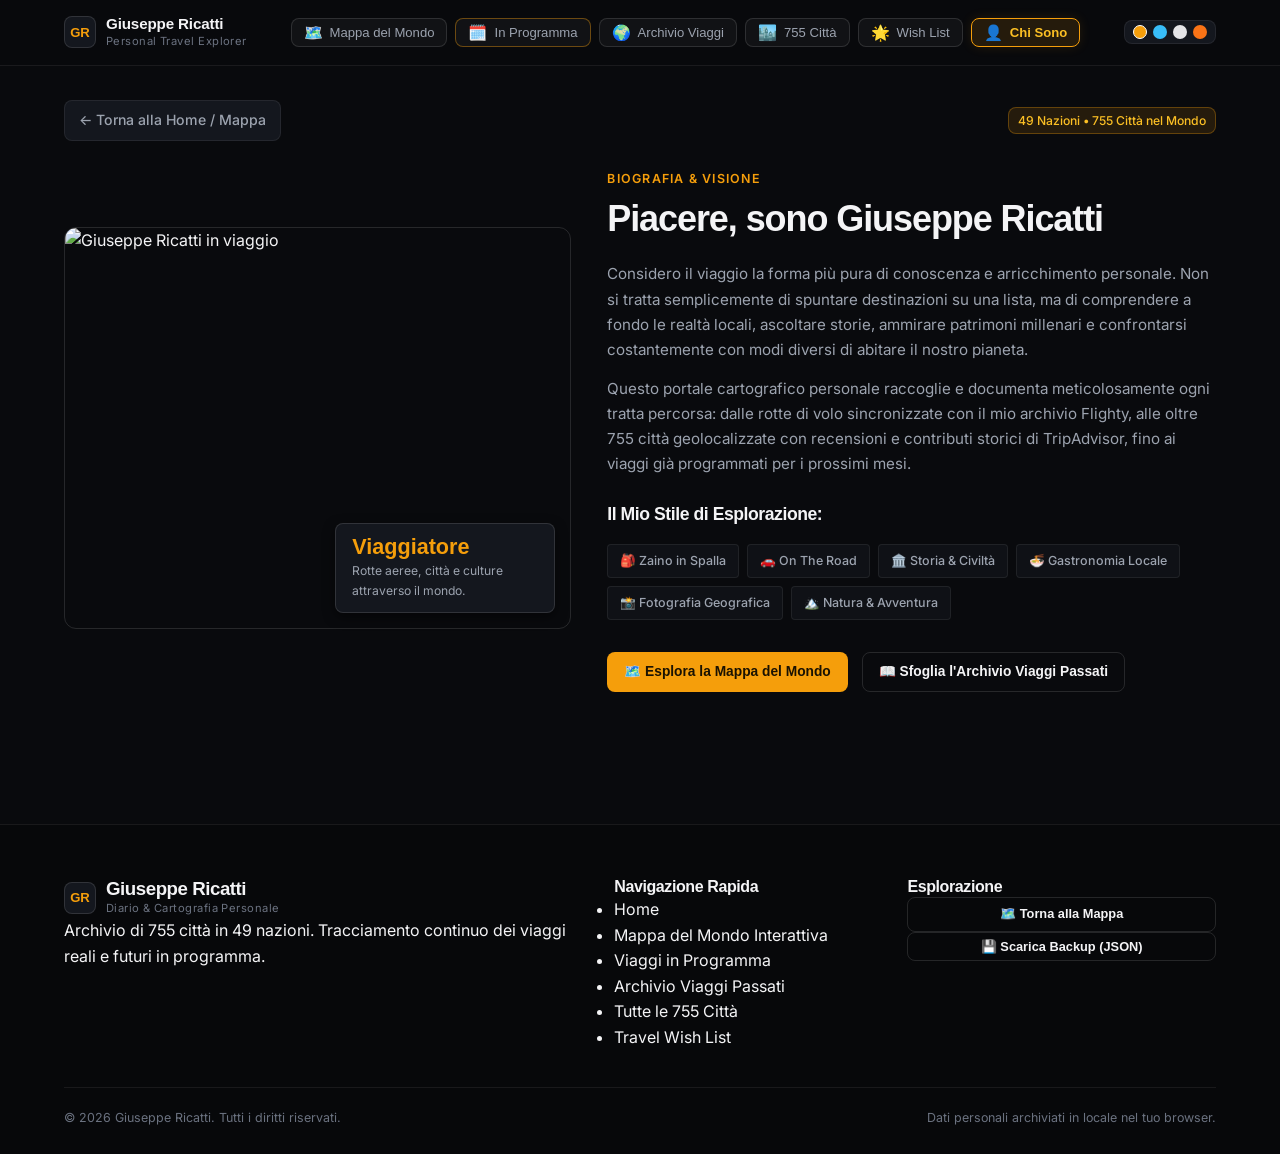
==== chi-sono.html @ 0a2cc17b "Primo caricamento" ====
<!DOCTYPE html>
<html lang="it">
<head>
  <meta charset="UTF-8">
  <meta name="viewport" content="width=device-width, initial-scale=1.0">
  <title>Chi Sono | Giuseppe Ricatti</title>
  <meta name="description" content="Biografia, filosofia di viaggio e visione personale di Giuseppe Ricatti.">

  <!-- Google Fonts: Inter & Outfit -->
  <link rel="preconnect" href="https://fonts.googleapis.com">
  <link rel="preconnect" href="https://fonts.gstatic.com" crossorigin>
  <link href="https://fonts.googleapis.com/css2?family=Inter:wght@300;400;500;600;700&family=Outfit:wght@400;500;600;700;800&display=swap" rel="stylesheet">

  <!-- Stili Personalizzati Minimalisti -->
  <link rel="stylesheet" href="css/style.css">
</head>
<body class="page-about">

  <!-- ======================================================================
       BARRA DI NAVIGAZIONE
       ====================================================================== -->
  <header class="navbar" id="main-navbar">
    <div class="container navbar-inner">
      <a href="index.html" class="brand-logo" title="Giuseppe Ricatti - Home">
        <div class="brand-avatar">GR</div>
        <div class="brand-text">
          <h1>Giuseppe Ricatti</h1>
          <span class="brand-subtitle">Personal Travel Explorer</span>
        </div>
      </a>

      <nav class="navbar-box-nav" id="navbar-links">
        <a href="index.html#mappa" class="nav-box-btn" title="Mappa del Mondo Interattiva">
          <span class="nav-box-icon">🗺️</span>
          <span class="nav-box-label">Mappa del Mondo</span>
        </a>
        <a href="viaggi.html?tab=upcoming" class="nav-box-btn nav-box-upcoming" title="Viaggi in Programma">
          <span class="nav-box-icon">🗓️</span>
          <span class="nav-box-label">In Programma</span>
        </a>
        <a href="viaggi.html?tab=past" class="nav-box-btn" title="Archivio Viaggi Passati">
          <span class="nav-box-icon">🌍</span>
          <span class="nav-box-label">Archivio Viaggi</span>
        </a>
        <a href="citta.html" class="nav-box-btn" title="755 Città Esplorate nel Mondo">
          <span class="nav-box-icon">🏙️</span>
          <span class="nav-box-label">755 Città</span>
        </a>
        <a href="wishlist.html" class="nav-box-btn" title="Travel Wish List (Cosa Voglio Fare)">
          <span class="nav-box-icon">🌟</span>
          <span class="nav-box-label">Wish List</span>
        </a>
        <a href="chi-sono.html" class="nav-box-btn active" title="Biografia & Visione">
          <span class="nav-box-icon">👤</span>
          <span class="nav-box-label">Chi Sono</span>
        </a>
      </nav>

      <div class="navbar-actions">
        <div class="theme-picker" title="Scegli la tonalità colore">
          <span class="theme-dot theme-dot-amber active" data-theme="amber" onclick="window.travelApp.setTheme('amber')" title="Ambra Dorata"></span>
          <span class="theme-dot theme-dot-sapphire" data-theme="sapphire" onclick="window.travelApp.setTheme('sapphire')" title="Blu Zaffiro"></span>
          <span class="theme-dot theme-dot-platinum" data-theme="platinum" onclick="window.travelApp.setTheme('platinum')" title="Platino Monocromo"></span>
          <span class="theme-dot theme-dot-terracotta" data-theme="terracotta" onclick="window.travelApp.setTheme('terracotta')" title="Terracotta"></span>
        </div>

        <button class="mobile-menu-btn" id="mobile-menu-toggle" aria-label="Menu di navigazione">
          ☰
        </button>
      </div>
    </div>
  </header>

  <!-- ======================================================================
       CONTENUTO PRINCIPALE: BIOGRAFIA & FILOSOFIA DI VIAGGIO
       ====================================================================== -->
  <main class="section-padding" style="padding-top: 100px;">
    <div class="container">
      
      <!-- Barra di ritorno -->
      <div class="back-to-home-bar">
        <a href="index.html" class="back-home-link">
          ← Torna alla Home / Mappa
        </a>
        <div class="badge badge-accent">
          49 Nazioni • 755 Città nel Mondo
        </div>
      </div>

      <div class="about-grid" style="margin-top: 20px;">
        <div class="about-image-card">
          <div class="about-image-wrapper">
            <img src="https://images.unsplash.com/photo-1507525428034-b723cf961d3e?auto=format&fit=crop&w=1000&q=80" 
                 alt="Giuseppe Ricatti in viaggio" 
                 loading="lazy">
          </div>
          <div class="about-floating-badge">
            <div class="floating-badge-number">Viaggiatore</div>
            <div class="floating-badge-text">Rotte aeree, città e culture attraverso il mondo.</div>
          </div>
        </div>

        <div class="about-text">
          <span class="section-tag">Biografia & Visione</span>
          <h2 class="section-title" style="margin-bottom: 20px;">Piacere, sono Giuseppe Ricatti</h2>
          
          <p class="about-bio">
            Considero il viaggio la forma più pura di conoscenza e arricchimento personale. Non si tratta semplicemente di spuntare destinazioni su una lista, ma di comprendere a fondo le realtà locali, ascoltare storie, ammirare patrimoni millenari e confrontarsi costantemente con modi diversi di abitare il nostro pianeta.
          </p>
          <p class="about-bio">
            Questo portale cartografico personale raccoglie e documenta meticolosamente ogni tratta percorsa: dalle rotte di volo sincronizzate con il mio archivio Flighty, alle oltre 755 città geolocalizzate con recensioni e contributi storici di TripAdvisor, fino ai viaggi già programmati per i prossimi mesi.
          </p>

          <h4 style="color: var(--text-primary); margin-top: 28px; margin-bottom: 14px; font-size: 1.1rem;">
            Il Mio Stile di Esplorazione:
          </h4>
          <div class="travel-style-pills">
            <span class="style-pill">🎒 Zaino in Spalla</span>
            <span class="style-pill">🚗 On The Road</span>
            <span class="style-pill">🏛️ Storia & Civiltà</span>
            <span class="style-pill">🍜 Gastronomia Locale</span>
            <span class="style-pill">📸 Fotografia Geografica</span>
            <span class="style-pill">🏔️ Natura & Avventura</span>
          </div>

          <div style="display: flex; gap: 14px; margin-top: 32px; flex-wrap: wrap;">
            <a href="index.html#mappa" class="btn btn-accent">
              🗺️ Esplora la Mappa del Mondo
            </a>
            <a href="viaggi.html?tab=past" class="btn btn-outline">
              📖 Sfoglia l'Archivio Viaggi Passati
            </a>
          </div>
        </div>
      </div>

    </div>
  </main>

  <!-- ======================================================================
       FOOTER
       ====================================================================== -->
  <footer class="footer">
    <div class="container footer-content">
      <div class="footer-grid">
        <div class="footer-col">
          <div class="brand-logo mb-2">
            <div class="brand-avatar">GR</div>
            <div class="brand-text">
              <h3>Giuseppe Ricatti</h3>
              <span class="brand-subtitle">Diario & Cartografia Personale</span>
            </div>
          </div>
          <p class="footer-desc">
            Archivio di 755 città in 49 nazioni. Tracciamento continuo dei viaggi reali e futuri in programma.
          </p>
        </div>

        <div class="footer-col">
          <h4 class="footer-col-title">Navigazione Rapida</h4>
          <ul class="footer-links">
            <li><a href="index.html">Home</a></li>
            <li><a href="index.html#mappa">Mappa del Mondo Interattiva</a></li>
            <li><a href="viaggi.html?tab=upcoming">Viaggi in Programma</a></li>
            <li><a href="viaggi.html?tab=past">Archivio Viaggi Passati</a></li>
            <li><a href="citta.html">Tutte le 755 Città</a></li>
            <li><a href="wishlist.html">Travel Wish List</a></li>
          </ul>
        </div>

        <div class="footer-col">
          <h4 class="footer-col-title">Esplorazione</h4>
          <div class="footer-actions-group">
            <a href="index.html#mappa" class="btn btn-sm btn-outline w-100 mb-2">
              🗺️ Torna alla Mappa
            </a>
            <button class="btn btn-sm btn-outline w-100" onclick="window.travelApp.exportDataAsJson()">
              💾 Scarica Backup (JSON)
            </button>
          </div>
        </div>
      </div>

      <div class="footer-bottom">
        <p>&copy; 2026 Giuseppe Ricatti. Tutti i diritti riservati.</p>
        <span class="privacy-note">Dati personali archiviati in locale nel tuo browser.</span>
      </div>
    </div>
  </footer>

  <!-- Toast Notifiche -->
  <div class="toast-container" id="toast-container"></div>

  <!-- SCRIPTS -->
  <script src="js/tripadvisor_cities.js"></script>
  <script src="js/data.js"></script>
  <script src="js/app.js"></script>
  <script>
    document.addEventListener("DOMContentLoaded", () => {
      if (window.travelApp) {
        window.travelApp.init();
      }
    });
  </script>
</body>
</html>
---- css/style.css ----
/* ==========================================================================
   STYLE.CSS - Giuseppe Ricatti | Personal Travel Journal
   Design: Minimalista, Pulito, Monocromatico Scuro con Accento Ambra/Oro
   ZERO VERDE - Palette Calda, Moderna ed Editoriale
   ========================================================================== */

/* --- VARIABILI CSS (Design Tokens Minimalisti Senza Verde) --- */
:root {
  /* Sfondi Matte & Superfici Pulite */
  --bg-primary: #090a0d;
  --bg-secondary: #0f1116;
  --bg-surface: #14171e;
  --bg-surface-hover: #1a1e27;
  --bg-elevated: #1e232e;
  --bg-overlay: rgba(9, 10, 13, 0.88);

  /* Bordi Sottili & Lineari */
  --border-subtle: rgba(255, 255, 255, 0.07);
  --border-medium: rgba(255, 255, 255, 0.12);
  --border-focus: var(--accent-theme);

  /* Accento Caldo Minimalista (Ambra Dorata - Zero Verde) */
  --accent-theme: #f59e0b;
  --accent-theme-hover: #fbbf24;
  --accent-theme-subtle: rgba(245, 158, 11, 0.12);
  --accent-theme-border: rgba(245, 158, 11, 0.3);
  --text-accent: #fbbf24;
  --marker-core: #38bdf8;
  --accent-danger: #ef4444;

  /* Tipografia & Testo Pulito */
  --text-primary: #f4f4f6;
  --text-secondary: #9ca3af;
  --text-muted: #6b7280;

  --font-heading: 'Plus Jakarta Sans', -apple-system, BlinkMacSystemFont, "Segoe UI", Roboto, sans-serif;
  --font-body: 'Inter', -apple-system, BlinkMacSystemFont, "Segoe UI", Roboto, sans-serif;

  /* Geometria Pulita */
  --radius-xs: 4px;
  --radius-sm: 8px;
  --radius-md: 12px;
  --radius-lg: 16px;
  --radius-full: 9999px;

  /* Ombre Discrete */
  --shadow-sm: 0 1px 3px rgba(0, 0, 0, 0.4);
  --shadow-md: 0 4px 12px rgba(0, 0, 0, 0.5);
  --shadow-card: 0 8px 24px -4px rgba(0, 0, 0, 0.6);

  --transition-fast: 0.15s ease;
  --transition-normal: 0.25s ease;
}

/* TEMI DI COLORE SELEZIONABILI DALL'UTENTE */
body.theme-sapphire {
  --accent-theme: #38bdf8;
  --accent-theme-hover: #7dd3fc;
  --accent-theme-subtle: rgba(56, 189, 248, 0.12);
  --accent-theme-border: rgba(56, 189, 248, 0.3);
  --text-accent: #38bdf8;
  --marker-core: #f59e0b;
}

body.theme-platinum {
  --accent-theme: #e4e4e7;
  --accent-theme-hover: #ffffff;
  --accent-theme-subtle: rgba(255, 255, 255, 0.08);
  --accent-theme-border: rgba(255, 255, 255, 0.25);
  --text-accent: #f4f4f5;
  --marker-core: #38bdf8;
}

body.theme-terracotta {
  --accent-theme: #f97316;
  --accent-theme-hover: #fb923c;
  --accent-theme-subtle: rgba(249, 115, 22, 0.12);
  --accent-theme-border: rgba(249, 115, 22, 0.3);
  --text-accent: #fb923c;
  --marker-core: #38bdf8;
}

/* --- RESET & BASE --- */
*, *::before, *::after {
  box-sizing: border-box;
  margin: 0;
  padding: 0;
}

html {
  scroll-behavior: smooth;
  font-size: 16px;
  background-color: var(--bg-primary);
  color: var(--text-primary);
}

body {
  font-family: var(--font-body);
  background-color: var(--bg-primary);
  color: var(--text-primary);
  line-height: 1.6;
  overflow-x: hidden;
  -webkit-font-smoothing: antialiased;
}

/* Scrollbar Minimalista */
::-webkit-scrollbar {
  width: 7px;
  height: 7px;
}
::-webkit-scrollbar-track {
  background: var(--bg-primary);
}
::-webkit-scrollbar-thumb {
  background: #1c202a;
  border-radius: var(--radius-full);
}
::-webkit-scrollbar-thumb:hover {
  background: #2b3140;
}

/* Tipografia Pulita */
h1, h2, h3, h4, h5, h6 {
  font-family: var(--font-heading);
  font-weight: 600;
  color: var(--text-primary);
  letter-spacing: -0.025em;
  line-height: 1.25;
}

a {
  color: inherit;
  text-decoration: none;
  transition: color var(--transition-fast);
}

img {
  max-width: 100%;
  height: auto;
  display: block;
}

/* Container di layout */
.container {
  width: 100%;
  max-width: 1200px;
  margin: 0 auto;
  padding: 0 24px;
}

.section-padding {
  padding: 76px 0;
}

/* Header di Sezione Pulito */
.section-header {
  margin-bottom: 36px;
}

.section-tag {
  font-size: 0.78rem;
  text-transform: uppercase;
  letter-spacing: 0.1em;
  font-weight: 600;
  color: var(--accent-theme);
  display: inline-block;
  margin-bottom: 8px;
}

.section-title {
  font-size: clamp(1.8rem, 3vw, 2.25rem);
  font-weight: 700;
  margin-bottom: 10px;
  letter-spacing: -0.03em;
}

.section-subtitle {
  color: var(--text-secondary);
  font-size: 0.98rem;
  line-height: 1.6;
  max-width: 680px;
}

/* Badge e Pill Minimalisti */
.badge {
  display: inline-flex;
  align-items: center;
  gap: 5px;
  font-size: 0.76rem;
  font-weight: 500;
  padding: 3px 9px;
  border-radius: var(--radius-sm);
  background: rgba(255, 255, 255, 0.04);
  border: 1px solid var(--border-subtle);
  color: var(--text-secondary);
}

.badge-accent {
  background: var(--accent-theme-subtle);
  color: var(--text-accent);
  border-color: var(--accent-theme-border);
}

.badge-duration {
  background: rgba(255, 255, 255, 0.04);
  color: #cbd5e1;
  border-color: var(--border-subtle);
}

.badge-continent {
  background: rgba(255, 255, 255, 0.04);
  color: var(--text-secondary);
}

/* Pulsanti Minimalisti */
.btn {
  display: inline-flex;
  align-items: center;
  justify-content: center;
  gap: 7px;
  font-family: var(--font-heading);
  font-size: 0.86rem;
  font-weight: 600;
  padding: 8px 16px;
  border-radius: var(--radius-sm);
  border: 1px solid transparent;
  cursor: pointer;
  transition: all var(--transition-fast);
  white-space: nowrap;
}

.btn-accent {
  background: var(--accent-theme);
  color: #1a1202;
  font-weight: 600;
}

.btn-accent:hover {
  background: var(--accent-theme-hover);
  transform: translateY(-1px);
}

.btn-outline {
  background: transparent;
  border-color: var(--border-medium);
  color: var(--text-primary);
}

.btn-outline:hover {
  background: rgba(255, 255, 255, 0.06);
  border-color: rgba(255, 255, 255, 0.25);
}

.btn-sm {
  padding: 6px 12px;
  font-size: 0.8rem;
}

.btn-xs {
  padding: 4px 9px;
  font-size: 0.74rem;
  font-weight: 500;
}

.btn-icon {
  padding: 6px 10px;
  background: rgba(255, 255, 255, 0.03);
  border: 1px solid var(--border-subtle);
  border-radius: var(--radius-xs);
  color: var(--text-secondary);
  font-size: 0.8rem;
}

.btn-icon:hover {
  background: rgba(255, 255, 255, 0.08);
  color: var(--text-primary);
}

.btn-icon.btn-danger:hover {
  background: rgba(239, 68, 68, 0.15);
  color: #f87171;
  border-color: rgba(239, 68, 68, 0.3);
}

.w-100 { width: 100%; }
.mt-2 { margin-top: 8px; }
.mt-3 { margin-top: 14px; }

/* ==========================================================================
   NAVBAR & PALETTE SWITCHER
   ========================================================================== */
.navbar {
  position: fixed;
  top: 0;
  left: 0;
  width: 100%;
  z-index: 1000;
  padding: 14px 0;
  background: rgba(9, 10, 13, 0.85);
  backdrop-filter: blur(12px);
  border-bottom: 1px solid var(--border-subtle);
}

.navbar-inner {
  display: flex;
  align-items: center;
  justify-content: space-between;
}

.brand-logo {
  display: flex;
  align-items: center;
  gap: 10px;
}

.brand-avatar {
  width: 32px;
  height: 32px;
  border-radius: var(--radius-sm);
  background: var(--bg-surface);
  border: 1px solid var(--border-medium);
  display: flex;
  align-items: center;
  justify-content: center;
  font-family: var(--font-heading);
  font-weight: 700;
  font-size: 0.82rem;
  color: var(--accent-theme);
}

.brand-text h1 {
  font-size: 0.95rem;
  font-weight: 600;
  letter-spacing: -0.01em;
}

.brand-subtitle {
  display: block;
  font-size: 0.7rem;
  color: var(--text-muted);
  letter-spacing: 0.04em;
}

/* Menu di Navigazione a Box / Card */
.navbar-box-nav,
.navbar-links {
  display: flex;
  align-items: center;
  gap: 8px;
  list-style: none;
  margin: 0;
  padding: 0;
}

.nav-box-btn {
  display: inline-flex;
  align-items: center;
  gap: 7px;
  padding: 6px 12px;
  background: rgba(255, 255, 255, 0.04);
  border: 1px solid var(--border-medium);
  border-radius: var(--radius-sm);
  color: var(--text-secondary);
  font-family: var(--font-heading);
  font-size: 0.82rem;
  font-weight: 500;
  text-decoration: none;
  transition: all var(--transition-fast);
  white-space: nowrap;
}

.nav-box-btn:hover {
  background: rgba(245, 158, 11, 0.1);
  border-color: var(--accent-theme);
  color: #ffffff;
  transform: translateY(-1px);
  box-shadow: 0 4px 12px rgba(0, 0, 0, 0.3);
}

.nav-box-btn.active {
  background: var(--accent-theme-subtle);
  border-color: var(--accent-theme);
  color: var(--text-accent);
  font-weight: 600;
  box-shadow: 0 0 12px var(--accent-theme-subtle);
}

.nav-box-btn.nav-box-upcoming {
  border-color: rgba(245, 158, 11, 0.4);
}

.nav-box-btn.nav-box-upcoming:hover {
  border-color: var(--accent-theme);
  background: rgba(245, 158, 11, 0.15);
}

.nav-box-icon {
  font-size: 0.95rem;
  line-height: 1;
}

.nav-box-label {
  font-size: 0.82rem;
  line-height: 1;
}

/* Fallback link per vecchi riferimenti */
.navbar-links a {
  font-size: 0.84rem;
  font-weight: 500;
  color: var(--text-secondary);
  transition: all var(--transition-fast);
}

.navbar-links a:hover,
.navbar-links a.active {
  color: var(--text-primary);
}

.navbar-actions {
  display: flex;
  align-items: center;
  gap: 10px;
}

/* Selettore Tema Colore */
.theme-picker {
  display: flex;
  align-items: center;
  gap: 6px;
  padding: 4px 8px;
  background: var(--bg-surface);
  border: 1px solid var(--border-subtle);
  border-radius: var(--radius-sm);
}

.theme-dot {
  width: 14px;
  height: 14px;
  border-radius: 50%;
  cursor: pointer;
  border: 1.5px solid transparent;
  transition: transform var(--transition-fast);
}

.theme-dot:hover {
  transform: scale(1.2);
}

.theme-dot.active {
  border-color: #ffffff;
}

.theme-dot-amber { background: #f59e0b; }
.theme-dot-sapphire { background: #38bdf8; }
.theme-dot-platinum { background: #e4e4e7; }
.theme-dot-terracotta { background: #f97316; }

.mobile-menu-btn {
  display: none;
  background: transparent;
  border: none;
  color: var(--text-primary);
  font-size: 1.35rem;
  cursor: pointer;
}

/* ==========================================================================
   HERO SECTION
   ========================================================================== */
.hero-section {
  position: relative;
  padding-top: 120px;
  padding-bottom: 50px;
  background: var(--bg-primary);
  border-bottom: 1px solid var(--border-subtle);
}

.hero-content {
  max-width: 840px;
  margin: 0 auto;
  text-align: center;
}

.hero-tagline-pill {
  display: inline-flex;
  align-items: center;
  gap: 6px;
  padding: 4px 12px;
  border-radius: var(--radius-full);
  background: rgba(255, 255, 255, 0.04);
  border: 1px solid var(--border-subtle);
  color: var(--text-secondary);
  font-size: 0.78rem;
  font-weight: 500;
  margin-bottom: 18px;
}

.hero-title {
  font-size: clamp(2rem, 4vw, 3.2rem);
  font-weight: 700;
  line-height: 1.18;
  margin-bottom: 16px;
  letter-spacing: -0.035em;
}

.hero-title .gradient-text {
  color: var(--accent-theme);
}

.hero-description {
  font-size: 1.02rem;
  color: var(--text-secondary);
  line-height: 1.6;
  max-width: 640px;
  margin: 0 auto 28px auto;
  font-weight: 400;
}

.hero-cta-group {
  display: flex;
  align-items: center;
  justify-content: center;
  gap: 12px;
  flex-wrap: wrap;
  margin-bottom: 44px;
}

/* Statistiche a Griglia Lineare (Tutti i 6 blocchi su una riga senza a capo) */
.stats-dashboard {
  display: grid;
  grid-template-columns: repeat(6, 1fr);
  gap: 1px;
  background: var(--border-subtle);
  border: 1px solid var(--border-subtle);
  border-radius: var(--radius-md);
  overflow: hidden;
}

.stat-card {
  background: var(--bg-secondary);
  padding: 16px 6px;
  text-align: center;
  min-width: 0;
  transition: background var(--transition-fast);
}

.stat-card:hover {
  background: var(--bg-surface);
}

.stat-value {
  font-family: var(--font-heading);
  font-size: 1.55rem;
  font-weight: 700;
  color: var(--text-primary);
  margin-bottom: 2px;
  letter-spacing: -0.03em;
  white-space: nowrap;
}

.stat-label {
  font-size: 0.65rem;
  font-weight: 600;
  color: var(--text-muted);
  text-transform: uppercase;
  letter-spacing: 0.04em;
  white-space: nowrap;
}

/* ==========================================================================
   SEZIONE MAPPA DEL MONDO
   ========================================================================== */
.map-section {
  position: relative;
  background: var(--bg-primary);
}

.map-card-wrapper {
  background: var(--bg-surface);
  border: 1px solid var(--border-medium);
  border-radius: var(--radius-md);
  overflow: hidden;
  box-shadow: var(--shadow-card);
}

/* Toolbar della Mappa */
.map-toolbar {
  display: flex;
  align-items: center;
  justify-content: space-between;
  padding: 12px 18px;
  background: var(--bg-secondary);
  border-bottom: 1px solid var(--border-subtle);
  flex-wrap: nowrap;
  gap: 12px;
  overflow-x: auto;
}

.continent-filters {
  display: flex;
  align-items: center;
  gap: 5px;
  flex-wrap: nowrap;
  overflow-x: auto;
  scrollbar-width: none;
}
.continent-filters::-webkit-scrollbar {
  display: none;
}

.continent-btn {
  white-space: nowrap;
  flex-shrink: 0;
  background: transparent;
  border: 1px solid transparent;
  color: var(--text-secondary);
  padding: 5px 11px;
  border-radius: var(--radius-sm);
  font-size: 0.78rem;
  font-family: var(--font-heading);
  font-weight: 500;
  cursor: pointer;
  transition: all var(--transition-fast);
}

.continent-btn:hover {
  color: var(--text-primary);
  background: rgba(255, 255, 255, 0.04);
}

.continent-btn.active {
  background: rgba(255, 255, 255, 0.08);
  color: var(--accent-theme);
  border-color: var(--border-subtle);
}

.map-controls-group {
  display: flex;
  align-items: center;
  gap: 8px;
}

.map-search-box {
  position: relative;
  display: flex;
  align-items: center;
}

.map-search-box input {
  background: var(--bg-primary);
  border: 1px solid var(--border-subtle);
  border-radius: var(--radius-sm);
  padding: 6px 14px 6px 30px;
  color: var(--text-primary);
  font-size: 0.82rem;
  font-family: var(--font-body);
  width: 200px;
  transition: all var(--transition-fast);
}

.map-search-box input:focus {
  outline: none;
  border-color: var(--border-focus);
  width: 230px;
}

.map-search-icon {
  position: absolute;
  left: 10px;
  font-size: 0.8rem;
  color: var(--text-muted);
  pointer-events: none;
}

/* Contenitore Mappa Leaflet */
#world-map {
  height: 520px;
  width: 100%;
  background: #090b10;
}

/* Footer Mappa & Legenda */
.map-footer-legend {
  display: flex;
  align-items: center;
  justify-content: space-between;
  padding: 10px 18px;
  background: var(--bg-secondary);
  border-top: 1px solid var(--border-subtle);
  font-size: 0.78rem;
  color: var(--text-secondary);
  flex-wrap: wrap;
  gap: 12px;
}

.legend-items {
  display: flex;
  align-items: center;
  gap: 16px;
}

.legend-item {
  display: flex;
  align-items: center;
  gap: 6px;
}

.legend-swatch {
  width: 10px;
  height: 10px;
  border-radius: 2px;
}

.legend-swatch.swatch-visited {
  background: var(--accent-theme);
}

.legend-swatch.swatch-city {
  background: var(--marker-core);
  border-radius: 50%;
}

.legend-swatch.swatch-unvisited {
  background: #171b24;
  border: 1px solid var(--border-subtle);
}

/* ==========================================================================
   MARKER NORMALIZZATO & TOOLTIP (DESIGN UNIFORME PER TUTTE LE CITTÀ)
   ========================================================================== */
.unified-city-marker-wrapper {
  background: transparent !important;
  border: none !important;
}

.unified-city-marker {
  position: relative;
  width: 14px;
  height: 14px;
  display: flex;
  align-items: center;
  justify-content: center;
  cursor: pointer;
}

.unified-pin-glow {
  position: absolute;
  width: 14px;
  height: 14px;
  border-radius: 50%;
  opacity: 0.40;
  transition: transform 0.2s ease, opacity 0.2s ease;
}

.unified-pin-dot {
  width: 6px;
  height: 6px;
  border-radius: 50%;
  border: 1px solid rgba(255, 255, 255, 0.95);
  box-shadow: 0 1px 4px rgba(0, 0, 0, 0.6);
  z-index: 2;
  transition: transform 0.2s ease;
}

/* Città visitata standard (TripAdvisor / Flighty) - Ambra caldo / Oro */
.unified-city-marker.pin-visited .unified-pin-glow {
  background: #f59e0b;
  box-shadow: 0 0 6px rgba(245, 158, 11, 0.65);
}
.unified-city-marker.pin-visited .unified-pin-dot {
  background-color: #f59e0b;
}

/* Città / Tappa preferita - Bagliore Oro Vivo */
.unified-city-marker.pin-favorite .unified-pin-glow {
  background: #fbbf24;
  box-shadow: 0 0 9px rgba(251, 191, 36, 0.9);
  animation: radar-pulse 2s infinite ease-out;
}
.unified-city-marker.pin-favorite .unified-pin-dot {
  background-color: #fbbf24;
  width: 7px;
  height: 7px;
}

/* Tappa in programma (Viaggio futuro) - Ciano Elettrico */
.unified-city-marker.pin-upcoming .unified-pin-glow {
  background: #38bdf8;
  box-shadow: 0 0 8px rgba(56, 189, 248, 0.85);
  animation: radar-pulse 2s infinite ease-out;
}
.unified-city-marker.pin-upcoming .unified-pin-dot {
  background-color: #38bdf8;
}

.unified-city-marker:hover .unified-pin-dot {
  transform: scale(1.4);
}
.unified-city-marker:hover .unified-pin-glow {
  transform: scale(1.6);
  opacity: 0.75;
}

/* Retrocompatibilità city-pulse-marker */
.city-pulse-marker-wrapper {
  background: transparent;
  border: none;
}

.city-pulse-marker {
  position: relative;
  width: 16px;
  height: 16px;
  display: flex;
  align-items: center;
  justify-content: center;
  cursor: pointer;
}

.marker-core {
  width: 7px;
  height: 7px;
  background-color: var(--marker-core);
  border: 1.5px solid #ffffff;
  border-radius: 50%;
  z-index: 2;
}

.pulse-ring {
  position: absolute;
  width: 16px;
  height: 16px;
  border-radius: 50%;
  border: 1px solid var(--marker-core);
  animation: radar-pulse 2s infinite ease-out;
  opacity: 0;
  z-index: 1;
}

@keyframes radar-pulse {
  0% { transform: scale(0.4); opacity: 0.9; }
  80% { transform: scale(1.8); opacity: 0.2; }
  100% { transform: scale(2.2); opacity: 0; }
}

.marker-label { display: none; }

.city-pulse-marker.favorite-pulse-marker .marker-core {
  background-color: #fbbf24;
  box-shadow: 0 0 8px #f59e0b;
}

.city-mini-tooltip {
  background: rgba(15, 17, 23, 0.94) !important;
  color: #f1f5f9 !important;
  border: 1px solid rgba(255, 255, 255, 0.18) !important;
  border-radius: 4px !important;
  font-size: 0.75rem !important;
  font-weight: 500 !important;
  padding: 3px 8px !important;
  box-shadow: 0 4px 14px rgba(0, 0, 0, 0.6) !important;
}
.city-mini-tooltip::before { display: none !important; }

/* Tooltip Leaflet Pulito */
.custom-leaflet-tooltip {
  background: #11141b !important;
  border: 1px solid var(--border-medium) !important;
  border-radius: var(--radius-sm) !important;
  padding: 10px 12px !important;
  box-shadow: var(--shadow-md) !important;
  color: var(--text-primary) !important;
}

.custom-leaflet-tooltip::before { display: none !important; }

.map-tooltip { min-width: 160px; }

.tooltip-header {
  display: flex;
  align-items: center;
  justify-content: space-between;
  gap: 10px;
  margin-bottom: 6px;
  border-bottom: 1px solid var(--border-subtle);
  padding-bottom: 4px;
}

.tooltip-title {
  font-family: var(--font-heading);
  font-weight: 600;
  font-size: 0.88rem;
  color: #ffffff;
}

.tooltip-badge {
  font-size: 0.68rem;
  font-weight: 600;
  padding: 1px 6px;
  border-radius: var(--radius-xs);
}

.badge-visited {
  background: var(--accent-theme-subtle);
  color: var(--text-accent);
}

.badge-unvisited {
  background: rgba(255, 255, 255, 0.05);
  color: var(--text-muted);
}

.tooltip-body {
  font-size: 0.78rem;
  color: var(--text-secondary);
  line-height: 1.4;
}

.tooltip-body .label {
  color: var(--text-muted);
  font-weight: 500;
}

.tooltip-footer {
  font-size: 0.72rem;
  color: var(--text-accent);
  margin-top: 6px;
  font-weight: 500;
}

/* Popup Città */
.custom-leaflet-popup .leaflet-popup-content-wrapper {
  background: #131722 !important;
  border: 1px solid var(--border-medium) !important;
  border-radius: var(--radius-md) !important;
  padding: 0 !important;
  box-shadow: var(--shadow-card) !important;
  color: var(--text-primary) !important;
  overflow: hidden !important;
}

.custom-leaflet-popup .leaflet-popup-content {
  margin: 0 !important;
}

.custom-leaflet-popup .leaflet-popup-tip {
  background: #131722 !important;
  border: 1px solid var(--border-medium) !important;
}

.city-popup-card .popup-image {
  height: 90px;
  background-size: cover;
  background-position: center;
  position: relative;
}

.popup-flag {
  position: absolute;
  top: 8px;
  right: 8px;
  font-size: 1.1rem;
  background: rgba(0, 0, 0, 0.6);
  border-radius: 50%;
  width: 26px;
  height: 26px;
  display: flex;
  align-items: center;
  justify-content: center;
}

.city-popup-card .popup-content {
  padding: 12px 14px;
}

.city-popup-card h4 {
  font-size: 0.95rem;
  margin-bottom: 4px;
}

.popup-country {
  color: var(--text-accent);
  font-weight: 500;
}

.popup-date, .popup-companions {
  font-size: 0.76rem;
  color: var(--text-secondary);
  margin-bottom: 2px;
}

/* ==========================================================================
   SEZIONE CHI SONO & COSA VOGLIO FARE
   ========================================================================== */
.about-section {
  background: var(--bg-primary);
  border-bottom: 1px solid var(--border-subtle);
}

.about-grid {
  display: grid;
  grid-template-columns: 1fr 1.2fr;
  gap: 36px;
  align-items: center;
  margin-bottom: 56px;
}

.about-image-card {
  position: relative;
}

.about-image-wrapper {
  border-radius: var(--radius-md);
  overflow: hidden;
  border: 1px solid var(--border-medium);
}

.about-image-wrapper img {
  width: 100%;
  height: 400px;
  object-fit: cover;
  filter: grayscale(15%);
  transition: filter var(--transition-normal);
}

.about-image-wrapper:hover img {
  filter: grayscale(0%);
}

.about-floating-badge {
  position: absolute;
  bottom: 16px;
  right: 16px;
  background: var(--bg-surface);
  border: 1px solid var(--border-medium);
  border-radius: var(--radius-sm);
  padding: 12px 16px;
  box-shadow: var(--shadow-md);
  max-width: 220px;
}

.floating-badge-number {
  font-family: var(--font-heading);
  font-size: 1.35rem;
  font-weight: 700;
  color: var(--accent-theme);
  line-height: 1;
}

.floating-badge-text {
  font-size: 0.76rem;
  color: var(--text-secondary);
  margin-top: 4px;
}

.about-text h3 {
  font-size: 1.55rem;
  margin-bottom: 14px;
  letter-spacing: -0.02em;
}

.about-bio {
  color: var(--text-secondary);
  font-size: 0.95rem;
  margin-bottom: 14px;
  line-height: 1.65;
}

.travel-style-pills {
  display: flex;
  flex-wrap: wrap;
  gap: 8px;
  margin: 18px 0 24px 0;
}

.style-pill {
  display: inline-flex;
  align-items: center;
  gap: 6px;
  background: var(--bg-secondary);
  border: 1px solid var(--border-subtle);
  padding: 6px 12px;
  border-radius: var(--radius-xs);
  font-size: 0.78rem;
  font-weight: 500;
  color: var(--text-secondary);
}

/* BUCKET LIST */
.bucket-list-header {
  margin-top: 44px;
  margin-bottom: 20px;
  display: flex;
  align-items: center;
  justify-content: space-between;
  flex-wrap: wrap;
  gap: 12px;
  border-top: 1px solid var(--border-subtle);
  padding-top: 36px;
}

.bucket-list-header h3 {
  font-size: 1.3rem;
}

.bucket-list-grid {
  display: grid;
  grid-template-columns: repeat(auto-fit, minmax(260px, 1fr));
  gap: 16px;
}

.bucket-card {
  background: var(--bg-surface);
  border: 1px solid var(--border-subtle);
  border-radius: var(--radius-sm);
  padding: 18px;
  display: flex;
  flex-direction: column;
  justify-content: space-between;
  transition: border-color var(--transition-fast);
}

.bucket-card:hover {
  border-color: var(--border-medium);
}

.bucket-card-header {
  display: flex;
  align-items: flex-start;
  gap: 10px;
  margin-bottom: 10px;
}

.bucket-icon {
  font-size: 1.4rem;
}

.bucket-dest-info h4 {
  font-size: 0.98rem;
  margin-bottom: 2px;
}

.bucket-country {
  font-size: 0.78rem;
  color: var(--text-muted);
}

.bucket-year-badge {
  margin-left: auto;
  font-size: 0.72rem;
  font-weight: 600;
  padding: 2px 6px;
  border-radius: var(--radius-xs);
  background: rgba(255, 255, 255, 0.05);
  color: var(--text-secondary);
}

.bucket-goal {
  font-size: 0.85rem;
  color: var(--text-secondary);
  margin-bottom: 14px;
  line-height: 1.45;
}

.bucket-footer {
  display: flex;
  align-items: center;
  justify-content: space-between;
  border-top: 1px solid var(--border-subtle);
  padding-top: 10px;
}

.bucket-status {
  font-size: 0.74rem;
  color: var(--text-muted);
  display: flex;
  align-items: center;
  gap: 6px;
}

.status-indicator {
  width: 6px;
  height: 6px;
  border-radius: 50%;
  background: var(--accent-theme);
}

/* ==========================================================================
   SEZIONE GALLERIA DEI VIAGGI
   ========================================================================== */
.gallery-section {
  background: var(--bg-primary);
}

.gallery-filters-bar {
  background: var(--bg-surface);
  border: 1px solid var(--border-subtle);
  border-radius: var(--radius-sm);
  padding: 12px 16px;
  margin-bottom: 26px;
  display: flex;
  align-items: center;
  justify-content: space-between;
  flex-wrap: wrap;
  gap: 12px;
}

.gallery-search-wrap {
  position: relative;
  flex: 1;
  min-width: 240px;
}

.gallery-search-wrap input {
  width: 100%;
  background: var(--bg-secondary);
  border: 1px solid var(--border-subtle);
  border-radius: var(--radius-xs);
  padding: 8px 12px 8px 34px;
  color: var(--text-primary);
  font-size: 0.85rem;
  font-family: var(--font-body);
  transition: border-color var(--transition-fast);
}

.gallery-search-wrap input:focus {
  outline: none;
  border-color: var(--border-focus);
}

.gallery-search-wrap .search-icon {
  position: absolute;
  left: 10px;
  top: 50%;
  transform: translateY(-50%);
  color: var(--text-muted);
  font-size: 0.85rem;
}

.select-filters-group {
  display: flex;
  align-items: center;
  gap: 8px;
  flex-wrap: wrap;
}

.custom-select {
  background: var(--bg-secondary);
  border: 1px solid var(--border-subtle);
  border-radius: var(--radius-xs);
  color: var(--text-secondary);
  padding: 8px 12px;
  font-size: 0.82rem;
  font-family: var(--font-body);
  cursor: pointer;
  transition: border-color var(--transition-fast);
}

.custom-select:focus {
  outline: none;
  border-color: var(--border-focus);
  color: var(--text-primary);
}

.custom-select option {
  background: var(--bg-secondary);
  color: var(--text-primary);
}

/* Griglia Viaggi */
.trips-grid {
  display: grid;
  grid-template-columns: repeat(auto-fill, minmax(330px, 1fr));
  gap: 22px;
}

.col-span-all {
  grid-column: 1 / -1;
}

/* Card Viaggio Minimalista */
.trip-card {
  background: var(--bg-surface);
  border: 1px solid var(--border-subtle);
  border-radius: var(--radius-sm);
  overflow: hidden;
  display: flex;
  flex-direction: column;
  transition: all var(--transition-fast);
}

.trip-card:hover {
  border-color: var(--border-medium);
  transform: translateY(-2px);
  box-shadow: var(--shadow-sm);
}

.trip-card.highlight-card {
  border-color: var(--accent-theme);
}

.trip-card-image {
  position: relative;
  height: 190px;
  overflow: hidden;
  cursor: pointer;
}

.trip-card-image img {
  width: 100%;
  height: 100%;
  object-fit: cover;
  transition: transform var(--transition-normal);
}

.trip-card:hover .trip-card-image img {
  transform: scale(1.03);
}

.image-gradient-overlay {
  position: absolute;
  inset: 0;
  background: linear-gradient(180deg, rgba(0, 0, 0, 0.1) 0%, rgba(9, 10, 13, 0.8) 100%);
}

.trip-category-pill {
  position: absolute;
  top: 10px;
  left: 10px;
  background: rgba(9, 10, 13, 0.75);
  border: 1px solid var(--border-subtle);
  color: var(--text-secondary);
  padding: 3px 8px;
  border-radius: var(--radius-xs);
  font-size: 0.7rem;
  font-weight: 500;
  text-transform: uppercase;
}

.trip-card-flag {
  position: absolute;
  top: 10px;
  right: 10px;
  font-size: 1.15rem;
  background: rgba(9, 10, 13, 0.78);
  backdrop-filter: blur(8px);
  border: 1px solid rgba(255, 255, 255, 0.12);
  border-radius: 14px;
  padding: 3px 8px;
  min-height: 28px;
  display: inline-flex;
  gap: 4px;
  align-items: center;
  justify-content: center;
  box-shadow: 0 4px 12px rgba(0, 0, 0, 0.4);
}

.trip-card-body {
  padding: 18px;
  display: flex;
  flex-direction: column;
  flex: 1;
}

.trip-card-destination {
  margin-bottom: 12px;
}

.trip-card-title {
  font-size: 1.2rem;
  font-weight: 600;
  letter-spacing: -0.015em;
}

.trip-card-city {
  font-size: 0.86rem;
  color: var(--text-accent);
  font-weight: 500;
  margin-top: 2px;
}

/* Informazioni Metadata */
.trip-meta-box {
  background: var(--bg-secondary);
  border: 1px solid var(--border-subtle);
  border-radius: var(--radius-xs);
  padding: 9px 12px;
  margin-bottom: 12px;
  display: flex;
  flex-direction: column;
  gap: 5px;
}

.trip-meta-item {
  display: flex;
  align-items: center;
  gap: 8px;
}

.meta-icon {
  font-size: 0.9rem;
}

.meta-text {
  display: flex;
  align-items: center;
  gap: 6px;
  font-size: 0.78rem;
}

.meta-label {
  color: var(--text-muted);
  font-weight: 500;
}

.meta-value {
  color: var(--text-primary);
  font-weight: 500;
}

.trip-description {
  font-size: 0.86rem;
  color: var(--text-secondary);
  line-height: 1.55;
  margin-bottom: 12px;
  flex: 1;
}

.trip-highlights {
  margin-bottom: 14px;
  padding: 8px 12px;
  background: var(--bg-secondary);
  border-left: 2px solid var(--accent-theme);
  border-radius: 0 var(--radius-xs) var(--radius-xs) 0;
}

.highlights-title {
  display: block;
  font-size: 0.7rem;
  font-weight: 600;
  text-transform: uppercase;
  color: var(--text-accent);
  margin-bottom: 2px;
}

.trip-highlights ul {
  list-style: none;
  font-size: 0.78rem;
  color: #cbd5e1;
}

.trip-highlights li::before {
  content: '• ';
  color: var(--accent-theme);
}

.trip-card-footer {
  display: flex;
  align-items: center;
  justify-content: space-between;
  border-top: 1px solid var(--border-subtle);
  padding-top: 12px;
  gap: 8px;
}

.badges-row {
  display: flex;
  align-items: center;
  gap: 6px;
}

.trip-card-actions {
  display: flex;
  align-items: center;
  gap: 4px;
}

/* Empty State */
.empty-state-card {
  text-align: center;
  padding: 56px 20px;
  background: var(--bg-surface);
  border: 1px dashed var(--border-medium);
  border-radius: var(--radius-sm);
}

.empty-state-icon {
  font-size: 2.5rem;
  margin-bottom: 12px;
}

.empty-state-card h3 {
  font-size: 1.25rem;
  margin-bottom: 6px;
}

.empty-state-card p {
  color: var(--text-secondary);
  font-size: 0.9rem;
  max-width: 460px;
  margin: 0 auto 18px auto;
}

.empty-state-actions {
  display: flex;
  align-items: center;
  justify-content: center;
  gap: 10px;
  flex-wrap: wrap;
}

/* ==========================================================================
   MODALI & IMPORTATORE FLIGHTY / TRIPADVISOR
   ========================================================================== */
.custom-modal {
  position: fixed;
  inset: 0;
  z-index: 2000;
  display: none;
  align-items: center;
  justify-content: center;
  padding: 20px;
}

.custom-modal.active {
  display: flex;
}

.modal-backdrop {
  position: absolute;
  inset: 0;
  background: var(--bg-overlay);
  backdrop-filter: blur(8px);
}

.modal-dialog {
  position: relative;
  background: var(--bg-surface);
  border: 1px solid var(--border-medium);
  border-radius: var(--radius-md);
  width: 100%;
  max-width: 640px;
  max-height: 90vh;
  overflow-y: auto;
  box-shadow: var(--shadow-card);
  z-index: 10;
}

.modal-header {
  display: flex;
  align-items: center;
  justify-content: space-between;
  padding: 16px 22px;
  border-bottom: 1px solid var(--border-subtle);
  background: var(--bg-secondary);
  position: sticky;
  top: 0;
  z-index: 5;
}

.modal-header h3 {
  font-size: 1.15rem;
  font-weight: 600;
}

.modal-close-btn {
  background: transparent;
  border: none;
  color: var(--text-muted);
  font-size: 1.35rem;
  cursor: pointer;
  line-height: 1;
}

.modal-close-btn:hover {
  color: var(--text-primary);
}

.modal-body {
  padding: 22px;
}

/* Tab Importatore */
.import-tabs {
  display: flex;
  gap: 8px;
  margin-bottom: 20px;
  border-bottom: 1px solid var(--border-subtle);
  padding-bottom: 12px;
}

.import-tab-btn {
  background: transparent;
  border: 1px solid var(--border-subtle);
  color: var(--text-secondary);
  padding: 8px 16px;
  border-radius: var(--radius-xs);
  font-size: 0.85rem;
  font-family: var(--font-heading);
  font-weight: 500;
  cursor: pointer;
}

.import-tab-btn.active {
  background: var(--accent-theme-subtle);
  color: var(--text-accent);
  border-color: var(--accent-theme-border);
}

.import-instructions {
  background: var(--bg-secondary);
  border: 1px solid var(--border-subtle);
  border-radius: var(--radius-xs);
  padding: 12px 16px;
  margin-bottom: 16px;
  font-size: 0.82rem;
  color: var(--text-secondary);
  line-height: 1.5;
}

.import-instructions strong {
  color: var(--text-primary);
}

.drag-drop-zone {
  border: 2px dashed var(--border-medium);
  border-radius: var(--radius-sm);
  padding: 32px 20px;
  text-align: center;
  background: var(--bg-secondary);
  cursor: pointer;
  margin-bottom: 16px;
  transition: all var(--transition-fast);
}

.drag-drop-zone:hover, .drag-drop-zone.dragover {
  border-color: var(--accent-theme);
  background: var(--bg-surface-hover);
}

.drag-drop-icon {
  font-size: 2rem;
  margin-bottom: 8px;
}

.drag-drop-zone p {
  font-size: 0.88rem;
  color: var(--text-secondary);
}

.drag-drop-zone span {
  font-size: 0.76rem;
  color: var(--text-muted);
}

.form-grid {
  display: grid;
  grid-template-columns: 1fr 1fr;
  gap: 16px;
}

.form-group {
  display: flex;
  flex-direction: column;
  gap: 5px;
}

.form-group.col-span-2 {
  grid-column: span 2;
}

.form-label {
  font-size: 0.8rem;
  font-weight: 600;
  color: var(--text-secondary);
}

.form-control {
  background: var(--bg-secondary);
  border: 1px solid var(--border-subtle);
  border-radius: var(--radius-xs);
  padding: 9px 12px;
  color: var(--text-primary);
  font-family: var(--font-body);
  font-size: 0.88rem;
  transition: border-color var(--transition-fast);
}

.form-control:focus {
  outline: none;
  border-color: var(--border-focus);
}

textarea.form-control {
  min-height: 80px;
  resize: vertical;
}

.form-hint {
  font-size: 0.72rem;
  color: var(--text-muted);
}

.modal-footer {
  display: flex;
  align-items: center;
  justify-content: flex-end;
  gap: 10px;
  padding: 14px 22px;
  border-top: 1px solid var(--border-subtle);
  background: var(--bg-secondary);
}

/* Lightbox */
.lightbox-dialog {
  max-width: 860px;
  background: transparent;
  border: none;
  box-shadow: none;
}

.lightbox-content img {
  max-height: 75vh;
  margin: 0 auto;
  border-radius: var(--radius-sm);
  border: 1px solid var(--border-medium);
}

.lightbox-caption {
  margin-top: 12px;
  font-size: 0.92rem;
  color: var(--text-primary);
  text-align: center;
}

/* Toast */
.app-toast {
  position: fixed;
  bottom: 24px;
  right: 24px;
  background: var(--bg-surface);
  border: 1px solid var(--border-focus);
  color: var(--text-primary);
  padding: 10px 18px;
  border-radius: var(--radius-xs);
  font-size: 0.85rem;
  font-weight: 500;
  box-shadow: var(--shadow-md);
  z-index: 3000;
  opacity: 0;
  transform: translateY(12px);
  transition: all var(--transition-fast);
  pointer-events: none;
}

.app-toast.show {
  opacity: 1;
  transform: translateY(0);
}

/* ==========================================================================
   FOOTER MINIMALE
   ========================================================================== */
.footer {
  background: #07080a;
  border-top: 1px solid var(--border-subtle);
  padding: 52px 0 26px 0;
}

.footer-grid {
  display: grid;
  grid-template-columns: 2fr 1fr 1.2fr;
  gap: 36px;
  margin-bottom: 36px;
}

.footer-brand h4 {
  font-size: 1.15rem;
  margin-bottom: 10px;
}

.footer-brand p {
  color: var(--text-secondary);
  font-size: 0.88rem;
  max-width: 340px;
  line-height: 1.6;
}

.footer-nav h5, .footer-backup h5 {
  font-size: 0.85rem;
  text-transform: uppercase;
  letter-spacing: 0.08em;
  color: var(--text-accent);
  margin-bottom: 12px;
}

.footer-nav ul {
  list-style: none;
  display: flex;
  flex-direction: column;
  gap: 8px;
}

.footer-nav a {
  color: var(--text-secondary);
  font-size: 0.85rem;
}

.footer-nav a:hover {
  color: var(--text-primary);
}

.backup-buttons {
  display: flex;
  flex-direction: column;
  gap: 8px;
}

.footer-bottom {
  display: flex;
  align-items: center;
  justify-content: space-between;
  border-top: 1px solid var(--border-subtle);
  padding-top: 20px;
  font-size: 0.78rem;
  color: var(--text-muted);
  flex-wrap: wrap;
  gap: 12px;
}

/* ==========================================================================
   TABS GALLERIA (TUTTI / IN PROGRAMMA / EFFETTUATI)
   ========================================================================== */
.gallery-tabs-wrap {
  margin-bottom: 24px;
}

.gallery-tabs {
  display: flex;
  gap: 10px;
  background: var(--bg-surface);
  border: 1px solid var(--border-subtle);
  border-radius: var(--radius-sm);
  padding: 6px;
  width: fit-content;
  flex-wrap: wrap;
}

.gallery-tab-btn {
  background: transparent;
  border: none;
  color: var(--text-secondary);
  padding: 8px 18px;
  border-radius: var(--radius-xs);
  font-family: var(--font-heading);
  font-size: 0.86rem;
  font-weight: 500;
  cursor: pointer;
  transition: all var(--transition-fast);
}

.gallery-tab-btn:hover {
  color: var(--text-primary);
  background: rgba(255, 255, 255, 0.04);
}

.gallery-tab-btn.active {
  background: var(--accent-theme-subtle);
  color: var(--text-accent);
  border: 1px solid var(--accent-theme-border);
  font-weight: 600;
}

/* Sottosezioni Galleria */
.gallery-subheading {
  grid-column: 1 / -1;
  display: flex;
  align-items: center;
  justify-content: space-between;
  padding: 14px 18px;
  background: var(--bg-secondary);
  border: 1px solid var(--border-subtle);
  border-left: 3px solid var(--accent-theme);
  border-radius: var(--radius-xs);
  margin-top: 10px;
  margin-bottom: 4px;
}

.gallery-subheading.upcoming-subheading {
  border-left-color: #38bdf8;
  background: rgba(56, 189, 248, 0.05);
}

.gallery-subheading h3 {
  font-size: 1.05rem;
  font-weight: 600;
  display: flex;
  align-items: center;
  gap: 8px;
}

.gallery-subheading .subheading-count {
  font-size: 0.78rem;
  color: var(--text-secondary);
}

/* Card Viaggio In Programma (Futuro) */
.trip-card.trip-card-upcoming {
  border-color: rgba(56, 189, 248, 0.35);
  box-shadow: 0 4px 16px rgba(56, 189, 248, 0.08);
}

.trip-card.trip-card-upcoming .trip-card-image::after {
  content: "";
  position: absolute;
  top: 0;
  left: 0;
  right: 0;
  height: 3px;
  background: linear-gradient(90deg, #38bdf8, #818cf8);
}

.badge-upcoming-countdown {
  background: rgba(56, 189, 248, 0.2);
  color: #38bdf8;
  border: 1px solid rgba(56, 189, 248, 0.4);
  font-weight: 600;
  font-size: 0.72rem;
  padding: 2px 7px;
  border-radius: var(--radius-xs);
  display: inline-flex;
  align-items: center;
  gap: 4px;
}

/* ==========================================================================
   SELETTORE MULTI-PAESE (MULTI-COUNTRY PICKER)
   ========================================================================== */
.selected-countries-tags {
  display: flex;
  flex-wrap: wrap;
  gap: 6px;
  min-height: 40px;
  padding: 8px 12px;
  background: var(--bg-primary);
  border: 1px solid var(--border-subtle);
  border-radius: var(--radius-sm);
  margin-bottom: 8px;
  align-items: center;
}

.country-tag-pill {
  display: inline-flex;
  align-items: center;
  gap: 6px;
  background: var(--bg-surface-hover);
  border: 1px solid var(--accent-theme-border);
  color: var(--text-primary);
  padding: 4px 10px;
  border-radius: var(--radius-full);
  font-size: 0.8rem;
  font-weight: 500;
}

.country-tag-pill .tag-flag {
  font-size: 1rem;
}

.country-tag-remove {
  background: transparent;
  border: none;
  color: var(--text-muted);
  cursor: pointer;
  font-size: 1rem;
  line-height: 1;
  padding: 0 2px;
  transition: color var(--transition-fast);
}

.country-tag-remove:hover {
  color: var(--accent-danger);
}

.no-country-hint {
  font-size: 0.8rem;
  color: var(--text-muted);
}

.multi-country-picker-wrap {
  position: relative;
}

.country-search-box {
  display: flex;
  align-items: center;
  gap: 8px;
  position: relative;
}

.country-search-box input {
  padding-left: 32px;
}

.country-search-icon {
  position: absolute;
  left: 10px;
  color: var(--text-muted);
  font-size: 0.8rem;
}

.country-dropdown-panel {
  position: absolute;
  top: 100%;
  left: 0;
  right: 0;
  background: var(--bg-surface);
  border: 1px solid var(--border-medium);
  border-radius: var(--radius-sm);
  margin-top: 4px;
  box-shadow: var(--shadow-card);
  z-index: 100;
  max-height: 240px;
  overflow-y: auto;
}

.country-options-list {
  display: flex;
  flex-direction: column;
}

.country-option-item {
  display: flex;
  align-items: center;
  justify-content: space-between;
  padding: 8px 14px;
  border-bottom: 1px solid var(--border-subtle);
  cursor: pointer;
  transition: background var(--transition-fast);
  font-size: 0.85rem;
}

.country-option-item:hover {
  background: var(--bg-surface-hover);
}

.country-option-item.selected {
  background: var(--accent-theme-subtle);
  color: var(--text-accent);
}

.country-option-info {
  display: flex;
  align-items: center;
  gap: 8px;
}

.country-checkbox {
  accent-color: var(--accent-theme);
  width: 16px;
  height: 16px;
  cursor: pointer;
}

/* ==========================================================================
   SEZIONE CITTÀ VISITATE
   ========================================================================== */
.cities-section {
  background: var(--bg-secondary);
  border-top: 1px solid var(--border-subtle);
  border-bottom: 1px solid var(--border-subtle);
}

.cities-toolbar {
  display: flex;
  align-items: center;
  justify-content: space-between;
  gap: 16px;
  flex-wrap: wrap;
  margin-bottom: 28px;
}

.cities-search-wrap {
  position: relative;
  flex: 1;
  min-width: 240px;
  max-width: 360px;
}

.cities-search-wrap input {
  width: 100%;
  background: var(--bg-primary);
  border: 1px solid var(--border-subtle);
  border-radius: var(--radius-sm);
  padding: 8px 14px 8px 34px;
  color: var(--text-primary);
  font-size: 0.85rem;
}

.cities-search-wrap input:focus {
  outline: none;
  border-color: var(--border-focus);
}

.cities-search-wrap .search-icon {
  position: absolute;
  left: 10px;
  top: 50%;
  transform: translateY(-50%);
  color: var(--text-muted);
}

.cities-grid {
  display: grid;
  grid-template-columns: repeat(auto-fill, minmax(260px, 1fr));
  gap: 18px;
}

.city-card {
  background: var(--bg-surface);
  border: 1px solid var(--border-subtle);
  border-radius: var(--radius-sm);
  padding: 16px;
  display: flex;
  flex-direction: column;
  justify-content: space-between;
  transition: all var(--transition-fast);
}

.city-card:hover {
  border-color: var(--border-medium);
  transform: translateY(-2px);
  box-shadow: var(--shadow-sm);
}

.city-card-header {
  display: flex;
  align-items: center;
  gap: 12px;
  margin-bottom: 10px;
}

.city-card-flag {
  font-size: 1.6rem;
  line-height: 1;
}

.city-card-info h4 {
  font-size: 1.05rem;
  font-weight: 600;
  margin-bottom: 2px;
}

.city-card-country {
  font-size: 0.8rem;
  color: var(--text-secondary);
}

.city-card-meta {
  font-size: 0.78rem;
  color: var(--text-muted);
  margin-bottom: 14px;
}

.city-card-actions {
  display: flex;
  gap: 8px;
  margin-top: auto;
}

/* ==========================================================================
   SEZIONE TRAVEL WISH LIST
   ========================================================================== */
.wishlist-section {
  border-bottom: 1px solid var(--border-subtle);
}

.wishlist-header-flex {
  display: flex;
  align-items: flex-end;
  justify-content: space-between;
  gap: 20px;
  margin-bottom: 32px;
  flex-wrap: wrap;
}

.wishlist-grid {
  display: grid;
  grid-template-columns: repeat(auto-fill, minmax(320px, 1fr));
  gap: 20px;
}

.wish-card {
  background: var(--bg-surface);
  border: 1px solid var(--border-subtle);
  border-radius: var(--radius-sm);
  padding: 20px;
  display: flex;
  flex-direction: column;
  justify-content: space-between;
  transition: all var(--transition-fast);
}

.wish-card:hover {
  border-color: var(--accent-theme-border);
  box-shadow: var(--shadow-sm);
}

.wish-card-top {
  display: flex;
  align-items: flex-start;
  justify-content: space-between;
  gap: 12px;
  margin-bottom: 12px;
}

.wish-card-dest h4 {
  font-size: 1.15rem;
  font-weight: 600;
  margin-bottom: 3px;
}

.wish-card-country {
  font-size: 0.84rem;
  color: var(--text-accent);
  display: flex;
  align-items: center;
  gap: 6px;
}

.wish-year-tag {
  background: var(--bg-secondary);
  border: 1px solid var(--border-subtle);
  padding: 3px 8px;
  border-radius: var(--radius-xs);
  font-size: 0.75rem;
  font-weight: 600;
  color: var(--text-secondary);
}

.wish-goal-text {
  font-size: 0.88rem;
  color: var(--text-secondary);
  line-height: 1.5;
  margin-bottom: 18px;
}

.wish-card-footer {
  display: flex;
  align-items: center;
  justify-content: space-between;
  border-top: 1px solid var(--border-subtle);
  padding-top: 14px;
  gap: 10px;
}

.wish-status-badge {
  font-size: 0.72rem;
  padding: 2px 8px;
  border-radius: var(--radius-full);
  background: rgba(255, 255, 255, 0.05);
  color: var(--text-muted);
}

.wish-actions {
  display: flex;
  gap: 8px;
}

/* ==========================================================================
   RESPONSIVE DESIGN
   ========================================================================== */
@media (max-width: 992px) {
  .stats-dashboard {
    grid-template-columns: repeat(3, 1fr);
  }
  .about-grid {
    grid-template-columns: 1fr;
  }
  .about-image-wrapper img {
    height: 320px;
  }
  .footer-grid {
    grid-template-columns: 1fr;
    gap: 28px;
  }
}

@media (max-width: 768px) {
  .navbar-links {
    position: fixed;
    top: 60px;
    left: 0;
    width: 100%;
    background: var(--bg-surface);
    flex-direction: column;
    padding: 24px;
    gap: 18px;
    border-bottom: 1px solid var(--border-subtle);
    transform: translateY(-150%);
    transition: transform var(--transition-fast);
  }
  .navbar-links.mobile-active {
    transform: translateY(0);
  }
  .mobile-menu-btn {
    display: block;
  }
  .stats-dashboard {
    grid-template-columns: repeat(2, 1fr);
  }
  .trips-grid {
    grid-template-columns: 1fr;
  }
  .form-grid {
    grid-template-columns: 1fr;
  }
  .form-group.col-span-2 {
    grid-column: span 1;
  }
  #world-map {
    height: 380px;
  }
}

/* ==========================================================================
   DIRECTORY HUB: NAVIGAZIONE PER ANNO & PER AREA GEOGRAFICA
   ========================================================================== */
.directory-hub-section {
  background: var(--bg-surface);
  border-top: 1px solid var(--border-subtle);
  border-bottom: 1px solid var(--border-subtle);
}

.directory-block {
  margin-bottom: 48px;
}

.directory-block:last-child {
  margin-bottom: 0;
}

.directory-block-header {
  display: flex;
  align-items: center;
  justify-content: space-between;
  margin-bottom: 20px;
  flex-wrap: wrap;
  gap: 12px;
}

.directory-block-title {
  font-size: 1.25rem;
  font-weight: 600;
  color: var(--text-primary);
  display: flex;
  align-items: center;
  gap: 10px;
}

.directory-block-desc {
  font-size: 0.85rem;
  color: var(--text-muted);
  width: 100%;
}

/* Griglia Anni */
.years-directory-grid {
  display: grid;
  grid-template-columns: repeat(auto-fill, minmax(140px, 1fr));
  gap: 14px;
}

.year-card {
  background: var(--bg-card);
  border: 1px solid var(--border-subtle);
  border-radius: var(--radius-sm);
  padding: 16px 14px;
  display: flex;
  flex-direction: column;
  justify-content: space-between;
  text-decoration: none;
  transition: transform var(--transition-fast), border-color var(--transition-fast), box-shadow var(--transition-fast);
  position: relative;
  overflow: hidden;
}

.year-card:hover {
  transform: translateY(-3px);
  border-color: var(--accent-theme);
  box-shadow: 0 6px 20px rgba(0, 0, 0, 0.4);
}

.year-card-header {
  display: flex;
  align-items: center;
  justify-content: space-between;
  margin-bottom: 8px;
}

.year-card-number {
  font-size: 1.35rem;
  font-weight: 700;
  color: #ffffff;
  font-family: var(--font-display);
}

.year-card.upcoming .year-card-number {
  color: #38bdf8;
}

.year-card-badge {
  font-size: 0.7rem;
  font-weight: 600;
  padding: 2px 6px;
  border-radius: var(--radius-full);
  background: rgba(245, 158, 11, 0.12);
  color: var(--accent-theme);
  border: 1px solid rgba(245, 158, 11, 0.25);
}

.year-card.upcoming .year-card-badge {
  background: rgba(56, 189, 248, 0.15);
  color: #38bdf8;
  border-color: rgba(56, 189, 248, 0.3);
}

.year-card-cities {
  font-size: 0.75rem;
  color: var(--text-muted);
  line-height: 1.3;
  margin-top: 4px;
  display: -webkit-box;
  -webkit-line-clamp: 2;
  -webkit-box-orient: vertical;
  overflow: hidden;
}

.year-card-footer {
  margin-top: 12px;
  display: flex;
  align-items: center;
  justify-content: flex-end;
  font-size: 0.75rem;
  color: var(--accent-theme);
  font-weight: 500;
}

/* Griglia Aree Geografiche */
.continents-directory-grid {
  display: grid;
  grid-template-columns: repeat(auto-fill, minmax(200px, 1fr));
  gap: 16px;
}

.continent-dir-card {
  background: var(--bg-card);
  border: 1px solid var(--border-subtle);
  border-radius: var(--radius-sm);
  padding: 20px;
  text-decoration: none;
  transition: transform var(--transition-fast), border-color var(--transition-fast), box-shadow var(--transition-fast);
  display: flex;
  flex-direction: column;
  justify-content: space-between;
  position: relative;
  overflow: hidden;
}

.continent-dir-card::before {
  content: "";
  position: absolute;
  top: 0;
  left: 0;
  width: 100%;
  height: 3px;
  background: var(--accent-theme);
  opacity: 0.6;
  transition: opacity var(--transition-fast);
}

.continent-dir-card:hover {
  transform: translateY(-4px);
  border-color: var(--accent-theme);
  box-shadow: 0 8px 24px rgba(0, 0, 0, 0.5);
}

.continent-dir-card:hover::before {
  opacity: 1;
}

.continent-dir-icon {
  font-size: 2rem;
  margin-bottom: 12px;
}

.continent-dir-name {
  font-size: 1.15rem;
  font-weight: 600;
  color: var(--text-primary);
  margin-bottom: 6px;
}

.continent-dir-stats {
  font-size: 0.8rem;
  color: var(--text-muted);
  display: flex;
  flex-direction: column;
  gap: 3px;
  margin-bottom: 14px;
}

.continent-dir-link {
  font-size: 0.8rem;
  font-weight: 500;
  color: var(--accent-theme);
  display: inline-flex;
  align-items: center;
  gap: 4px;
}

/* Banner Filtro Attivo nelle pagine dedicate */
.active-filter-banner {
  background: rgba(245, 158, 11, 0.08);
  border: 1px solid rgba(245, 158, 11, 0.25);
  border-radius: var(--radius-sm);
  padding: 12px 18px;
  margin-bottom: 24px;
  display: flex;
  align-items: center;
  justify-content: space-between;
  flex-wrap: wrap;
  gap: 12px;
}

.active-filter-text {
  font-size: 0.9rem;
  color: var(--text-primary);
  display: flex;
  align-items: center;
  gap: 8px;
}

.active-filter-text strong {
  color: var(--accent-theme);
}

/* Pulsante Ritorna alla Mappa */
.back-to-home-bar {
  display: flex;
  align-items: center;
  justify-content: space-between;
  margin-bottom: 24px;
  flex-wrap: wrap;
  gap: 12px;
}

.back-home-link {
  display: inline-flex;
  align-items: center;
  gap: 8px;
  color: var(--text-secondary);
  font-size: 0.88rem;
  text-decoration: none;
  font-weight: 500;
  padding: 8px 14px;
  background: var(--bg-surface);
  border: 1px solid var(--border-subtle);
  border-radius: var(--radius-sm);
  transition: all var(--transition-fast);
}

.back-home-link:hover {
  color: #ffffff;
  border-color: var(--border-accent);
  background: var(--bg-card);
}

/* ==========================================================================
   SEZIONE ELEMENTO A SÉ STANTE: VIAGGI IN PROGRAMMA NELLA HOME
   ========================================================================== */
.home-upcoming-section {
  background: linear-gradient(180deg, rgba(245, 158, 11, 0.03) 0%, rgba(15, 23, 42, 0) 100%);
  border-top: 1px solid rgba(245, 158, 11, 0.15);
  border-bottom: 1px solid var(--border-subtle);
  position: relative;
}

.upcoming-section-header {
  display: flex;
  align-items: flex-start;
  justify-content: space-between;
  flex-wrap: wrap;
  gap: 20px;
  margin-bottom: 32px;
}

.upcoming-header-left {
  max-width: 700px;
}

.upcoming-header-actions {
  display: flex;
  align-items: center;
  gap: 12px;
  flex-wrap: wrap;
}

.home-upcoming-grid {
  display: grid;
  grid-template-columns: repeat(auto-fill, minmax(360px, 1fr));
  gap: 24px;
}

.upcoming-featured-card {
  background: var(--bg-card);
  border: 1px solid rgba(245, 158, 11, 0.3);
  border-radius: var(--radius-md);
  padding: 24px;
  position: relative;
  overflow: hidden;
  transition: all var(--transition-normal);
  display: flex;
  flex-direction: column;
  justify-content: space-between;
  box-shadow: 0 4px 20px rgba(0, 0, 0, 0.35);
}

.upcoming-featured-card::before {
  content: "";
  position: absolute;
  top: 0;
  left: 0;
  right: 0;
  height: 3px;
  background: linear-gradient(90deg, var(--accent-theme), rgba(245, 158, 11, 0.4));
}

.upcoming-featured-card:hover {
  transform: translateY(-4px);
  border-color: var(--accent-theme);
  box-shadow: 0 12px 32px rgba(245, 158, 11, 0.15), 0 4px 16px rgba(0, 0, 0, 0.6);
}

.upcoming-card-top {
  display: flex;
  align-items: center;
  justify-content: space-between;
  gap: 12px;
  margin-bottom: 16px;
}

.upcoming-countdown-badge {
  display: inline-flex;
  align-items: center;
  gap: 6px;
  background: rgba(245, 158, 11, 0.12);
  border: 1px solid rgba(245, 158, 11, 0.35);
  color: var(--accent-theme);
  font-size: 0.78rem;
  font-weight: 600;
  padding: 5px 12px;
  border-radius: 9999px;
  letter-spacing: 0.02em;
}

.upcoming-continent-badge {
  font-size: 0.75rem;
  color: var(--text-muted);
  background: var(--bg-surface);
  border: 1px solid var(--border-subtle);
  padding: 4px 10px;
  border-radius: var(--radius-xs);
}

.upcoming-title {
  font-size: 1.25rem;
  font-weight: 700;
  color: #ffffff;
  margin-bottom: 8px;
  display: flex;
  align-items: center;
  gap: 8px;
  flex-wrap: wrap;
}

.upcoming-title .trip-flags-cluster {
  font-size: 1.15rem;
}

.upcoming-dates {
  font-size: 0.88rem;
  color: var(--text-secondary);
  display: flex;
  align-items: center;
  gap: 8px;
  margin-bottom: 12px;
}

.upcoming-cities-list {
  font-size: 0.82rem;
  color: var(--text-muted);
  background: var(--bg-secondary);
  border: 1px solid var(--border-subtle);
  border-radius: var(--radius-xs);
  padding: 10px 14px;
  margin-bottom: 16px;
  line-height: 1.5;
}

.upcoming-cities-list strong {
  color: var(--text-primary);
}

.upcoming-card-footer {
  display: flex;
  align-items: center;
  justify-content: space-between;
  padding-top: 16px;
  border-top: 1px solid var(--border-subtle);
  gap: 12px;
}

.upcoming-companions {
  font-size: 0.78rem;
  color: var(--text-muted);
  display: flex;
  align-items: center;
  gap: 6px;
}

.upcoming-card-actions {
  display: flex;
  align-items: center;
  gap: 8px;
}

.upcoming-empty-card {
  grid-column: 1 / -1;
  background: var(--bg-card);
  border: 1px dashed var(--border-medium);
  border-radius: var(--radius-md);
  padding: 40px 24px;
  text-align: center;
}

.upcoming-empty-card p {
  color: var(--text-muted);
  margin-bottom: 16px;
  font-size: 0.95rem;
}
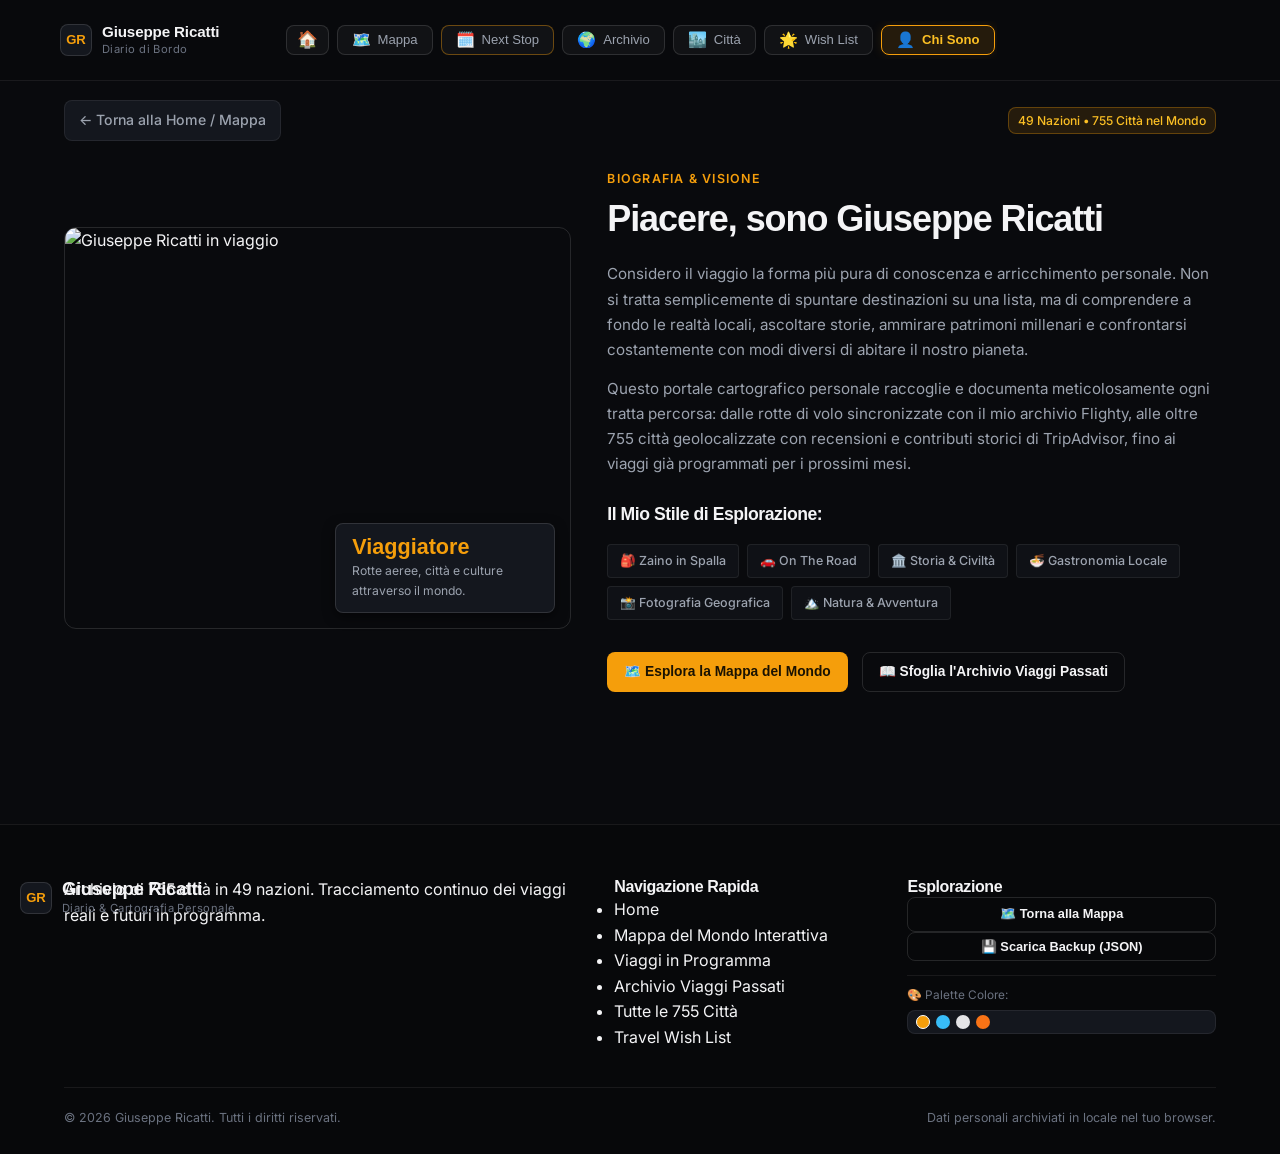
==== commit bab9892e: "Aggiornamento sito" ====
--- a/chi-sono.html
+++ b/chi-sono.html
@@ -25,26 +25,29 @@
         <div class="brand-avatar">GR</div>
         <div class="brand-text">
           <h1>Giuseppe Ricatti</h1>
-          <span class="brand-subtitle">Personal Travel Explorer</span>
+          <span class="brand-subtitle">Diario di Bordo</span>
         </div>
       </a>
 
       <nav class="navbar-box-nav" id="navbar-links">
-        <a href="index.html#mappa" class="nav-box-btn" title="Mappa del Mondo Interattiva">
+        <a href="index.html#home" class="nav-box-btn nav-box-home" title="Home">
+          <span class="nav-box-icon">🏠</span>
+        </a>
+        <a href="index.html#mappa" class="nav-box-btn" title="Mappa Interattiva">
           <span class="nav-box-icon">🗺️</span>
-          <span class="nav-box-label">Mappa del Mondo</span>
+          <span class="nav-box-label">Mappa</span>
         </a>
         <a href="viaggi.html?tab=upcoming" class="nav-box-btn nav-box-upcoming" title="Viaggi in Programma">
           <span class="nav-box-icon">🗓️</span>
-          <span class="nav-box-label">In Programma</span>
+          <span class="nav-box-label">Next Stop</span>
         </a>
         <a href="viaggi.html?tab=past" class="nav-box-btn" title="Archivio Viaggi Passati">
           <span class="nav-box-icon">🌍</span>
-          <span class="nav-box-label">Archivio Viaggi</span>
-        </a>
-        <a href="citta.html" class="nav-box-btn" title="755 Città Esplorate nel Mondo">
+          <span class="nav-box-label">Archivio</span>
+        </a>
+        <a href="citta.html" class="nav-box-btn" title="Indice Città Esplorate nel Mondo">
           <span class="nav-box-icon">🏙️</span>
-          <span class="nav-box-label">755 Città</span>
+          <span class="nav-box-label">Città</span>
         </a>
         <a href="wishlist.html" class="nav-box-btn" title="Travel Wish List (Cosa Voglio Fare)">
           <span class="nav-box-icon">🌟</span>
@@ -55,19 +58,6 @@
           <span class="nav-box-label">Chi Sono</span>
         </a>
       </nav>
-
-      <div class="navbar-actions">
-        <div class="theme-picker" title="Scegli la tonalità colore">
-          <span class="theme-dot theme-dot-amber active" data-theme="amber" onclick="window.travelApp.setTheme('amber')" title="Ambra Dorata"></span>
-          <span class="theme-dot theme-dot-sapphire" data-theme="sapphire" onclick="window.travelApp.setTheme('sapphire')" title="Blu Zaffiro"></span>
-          <span class="theme-dot theme-dot-platinum" data-theme="platinum" onclick="window.travelApp.setTheme('platinum')" title="Platino Monocromo"></span>
-          <span class="theme-dot theme-dot-terracotta" data-theme="terracotta" onclick="window.travelApp.setTheme('terracotta')" title="Terracotta"></span>
-        </div>
-
-        <button class="mobile-menu-btn" id="mobile-menu-toggle" aria-label="Menu di navigazione">
-          ☰
-        </button>
-      </div>
     </div>
   </header>
 
@@ -177,6 +167,16 @@
             <button class="btn btn-sm btn-outline w-100" onclick="window.travelApp.exportDataAsJson()">
               💾 Scarica Backup (JSON)
             </button>
+            <!-- Palette Colore del Sito -->
+            <div class="footer-theme-picker-block" style="margin-top: 14px; padding-top: 10px; border-top: 1px solid var(--border-subtle);">
+              <span style="display: block; font-size: 0.74rem; color: var(--text-muted); margin-bottom: 6px;">🎨 Palette Colore:</span>
+              <div class="theme-picker" title="Scegli la tonalità colore">
+                <span class="theme-dot theme-dot-amber active" data-theme="amber" onclick="window.travelApp.setTheme('amber')" title="Ambra Dorata"></span>
+                <span class="theme-dot theme-dot-sapphire" data-theme="sapphire" onclick="window.travelApp.setTheme('sapphire')" title="Blu Zaffiro"></span>
+                <span class="theme-dot theme-dot-platinum" data-theme="platinum" onclick="window.travelApp.setTheme('platinum')" title="Platino Monocromo"></span>
+                <span class="theme-dot theme-dot-terracotta" data-theme="terracotta" onclick="window.travelApp.setTheme('terracotta')" title="Terracotta"></span>
+              </div>
+            </div>
           </div>
         </div>
       </div>
--- a/css/style.css
+++ b/css/style.css
@@ -304,13 +304,17 @@
 .navbar-inner {
   display: flex;
   align-items: center;
-  justify-content: space-between;
+  justify-content: center;
+  position: relative;
+  min-height: 52px;
 }
 
 .brand-logo {
   display: flex;
   align-items: center;
   gap: 10px;
+  position: absolute;
+  left: 20px;
 }
 
 .brand-avatar {
@@ -341,22 +345,50 @@
   letter-spacing: 0.04em;
 }
 
-/* Menu di Navigazione a Box / Card */
+/* Menu di Navigazione a Box / Card (Centrato e Scorrevole) */
 .navbar-box-nav,
 .navbar-links {
   display: flex;
   align-items: center;
+  justify-content: center;
+  justify-content: safe center;
   gap: 8px;
   list-style: none;
-  margin: 0;
-  padding: 0;
+  margin: 0 auto;
+  padding: 4px 2px;
+  overflow-x: auto;
+  overflow-y: hidden;
+  -webkit-overflow-scrolling: touch;
+  scroll-behavior: smooth;
+  scroll-snap-type: x proximity;
+  scrollbar-width: thin;
+  scrollbar-color: var(--accent-theme) transparent;
+  max-width: 100%;
+}
+
+.navbar-box-nav::-webkit-scrollbar,
+.navbar-links::-webkit-scrollbar {
+  height: 3px;
+}
+
+.navbar-box-nav::-webkit-scrollbar-track,
+.navbar-links::-webkit-scrollbar-track {
+  background: transparent;
+}
+
+.navbar-box-nav::-webkit-scrollbar-thumb,
+.navbar-links::-webkit-scrollbar-thumb {
+  background: var(--accent-theme);
+  border-radius: 3px;
 }
 
 .nav-box-btn {
   display: inline-flex;
   align-items: center;
+  justify-content: center;
+  text-align: center;
   gap: 7px;
-  padding: 6px 12px;
+  padding: 6px 14px;
   background: rgba(255, 255, 255, 0.04);
   border: 1px solid var(--border-medium);
   border-radius: var(--radius-sm);
@@ -367,6 +399,20 @@
   text-decoration: none;
   transition: all var(--transition-fast);
   white-space: nowrap;
+  flex-shrink: 0;
+  scroll-snap-align: start;
+}
+
+.nav-box-btn.nav-box-home {
+  padding: 6px 10px;
+  min-width: 36px;
+  justify-content: center;
+}
+
+.nav-box-btn.nav-box-home .nav-box-icon {
+  font-size: 1.05rem;
+  margin: 0;
+  line-height: 1;
 }
 
 .nav-box-btn:hover {
@@ -2268,11 +2314,57 @@
 }
 
 /* ==========================================================================
-   RESPONSIVE DESIGN
+   RESPONSIVE DESIGN (MOBILE PORTRAIT, LANDSCAPE & TABLET)
    ========================================================================== */
+
+/* 1. TABLET / LAPTOP COMPATTI (<= 1180px): Organizza Header con Box Scorrevole */
+@media (max-width: 1180px) {
+  .navbar-inner {
+    display: flex;
+    flex-direction: column;
+    align-items: center;
+    justify-content: center;
+    gap: 6px;
+    padding: 6px 16px;
+    position: static;
+  }
+
+  .brand-logo {
+    position: static;
+    margin: 0 auto;
+    display: flex;
+    align-items: center;
+    justify-content: center;
+    text-align: center;
+  }
+
+  .navbar-box-nav,
+  .navbar-links {
+    width: 100%;
+    margin: 2px auto 0 auto;
+    padding: 4px 0 6px 0;
+    border-top: 1px solid rgba(255, 255, 255, 0.05);
+    display: flex;
+    align-items: center;
+    justify-content: center;
+    justify-content: safe center;
+    gap: 8px;
+    overflow-x: auto;
+    overflow-y: hidden;
+    -webkit-overflow-scrolling: touch;
+    scroll-snap-type: x proximity;
+  }
+
+  .mobile-menu-btn {
+    display: none !important; /* Menu a box sempre visibili e scorrevoli orizzontalmente col dito */
+  }
+}
+
+/* 2. TABLET VERTICALE (<= 992px) */
 @media (max-width: 992px) {
   .stats-dashboard {
     grid-template-columns: repeat(3, 1fr);
+    gap: 12px;
   }
   .about-grid {
     grid-template-columns: 1fr;
@@ -2284,42 +2376,393 @@
     grid-template-columns: 1fr;
     gap: 28px;
   }
-}
-
+  .continents-directory-grid {
+    grid-template-columns: repeat(auto-fill, minmax(170px, 1fr));
+  }
+}
+
+/* 3. SMARTPHONE PORTRAIT & TABLET STRETTO (<= 768px) */
 @media (max-width: 768px) {
+  .navbar {
+    padding: 6px 0 8px 0;
+  }
+
   .navbar-links {
-    position: fixed;
-    top: 60px;
-    left: 0;
+    position: static;
+    transform: none;
+    background: transparent;
+    border: none;
+    padding: 4px 0;
+    flex-direction: row;
     width: 100%;
-    background: var(--bg-surface);
-    flex-direction: column;
-    padding: 24px;
-    gap: 18px;
-    border-bottom: 1px solid var(--border-subtle);
-    transform: translateY(-150%);
-    transition: transform var(--transition-fast);
-  }
-  .navbar-links.mobile-active {
-    transform: translateY(0);
-  }
+  }
+
   .mobile-menu-btn {
-    display: block;
-  }
+    display: none !important;
+  }
+
+  /* Dashboard Statistiche compatta */
   .stats-dashboard {
     grid-template-columns: repeat(2, 1fr);
-  }
+    gap: 10px;
+  }
+
+  .stat-card {
+    padding: 12px 10px;
+  }
+
+  .stat-value {
+    font-size: 1.35rem;
+  }
+
+  .stat-label {
+    font-size: 0.72rem;
+  }
+
+  /* Mappa Interattiva Leaflet */
+  #world-map {
+    height: 360px;
+  }
+
+  .map-header-bar {
+    flex-direction: column;
+    align-items: flex-start;
+    gap: 10px;
+  }
+
+  .continent-filters {
+    width: 100%;
+    overflow-x: auto;
+    -webkit-overflow-scrolling: touch;
+    padding-bottom: 4px;
+  }
+
+  /* Viaggi in Programma & Archivio */
   .trips-grid {
     grid-template-columns: 1fr;
-  }
+    gap: 16px;
+  }
+
+  .upcoming-header-actions {
+    width: 100%;
+    display: flex;
+    gap: 8px;
+    margin-top: 10px;
+  }
+
+  .upcoming-header-actions .btn {
+    flex: 1;
+    text-align: center;
+    justify-content: center;
+  }
+
+  .directory-block-header {
+    flex-direction: column;
+    align-items: flex-start;
+    gap: 8px;
+  }
+
+  .directory-block-title {
+    font-size: 1.15rem;
+  }
+
+  .continents-directory-grid {
+    grid-template-columns: repeat(auto-fill, minmax(140px, 1fr));
+    gap: 12px;
+  }
+
+  .years-directory-grid {
+    grid-template-columns: repeat(auto-fill, minmax(90px, 1fr));
+    gap: 8px;
+  }
+
+  /* Tabs delle gallerie scorrevoli orizzontalmente col dito */
+  .gallery-tabs-wrap {
+    overflow-x: auto;
+    -webkit-overflow-scrolling: touch;
+    width: 100%;
+    padding-bottom: 6px;
+  }
+
+  .gallery-tabs {
+    flex-wrap: nowrap;
+    width: max-content;
+  }
+
+  .gallery-tab-btn {
+    flex-shrink: 0;
+    white-space: nowrap;
+    padding: 6px 14px;
+    font-size: 0.8rem;
+  }
+
+  /* Filtri Città scorrevoli col dito */
+  #cities-continent-filters {
+    display: flex;
+    overflow-x: auto;
+    -webkit-overflow-scrolling: touch;
+    flex-wrap: nowrap;
+    width: 100%;
+    padding-bottom: 6px;
+  }
+
+  .continent-btn {
+    flex-shrink: 0;
+    white-space: nowrap;
+  }
+
+  /* Form & Modali */
   .form-grid {
     grid-template-columns: 1fr;
   }
+
   .form-group.col-span-2 {
     grid-column: span 1;
   }
+
+  .modal-dialog {
+    max-width: 95%;
+    margin: 16px auto;
+    max-height: 90vh;
+    padding: 16px;
+  }
+
+  .page-content-padding,
+  main.section-padding {
+    padding-top: 95px !important;
+  }
+}
+
+/* 4. SMARTPHONE VERTICALE STRETTO (<= 480px) */
+@media (max-width: 480px) {
+  .container {
+    padding-left: 12px;
+    padding-right: 12px;
+  }
+
+  .brand-text h1 {
+    font-size: 0.88rem;
+  }
+
+  .brand-subtitle {
+    font-size: 0.65rem;
+  }
+
+  .brand-avatar {
+    width: 28px;
+    height: 28px;
+    font-size: 0.75rem;
+  }
+
+  .navbar-actions {
+    gap: 4px;
+  }
+
+  .navbar-actions .btn-sm {
+    padding: 5px 8px;
+    font-size: 0.74rem;
+  }
+
+  .theme-dot {
+    width: 13px;
+    height: 13px;
+  }
+
+  .nav-box-btn {
+    padding: 5px 10px;
+    font-size: 0.78rem;
+    gap: 5px;
+  }
+
+  .hero-title {
+    font-size: 1.6rem;
+  }
+
+  .hero-description {
+    font-size: 0.84rem;
+  }
+
+  .stats-dashboard {
+    grid-template-columns: repeat(2, 1fr);
+    gap: 8px;
+  }
+
+  .continents-directory-grid {
+    grid-template-columns: 1fr 1fr;
+    gap: 8px;
+  }
+
+  .continent-dir-card {
+    padding: 14px 10px;
+  }
+
+  .continent-dir-icon {
+    font-size: 1.5rem;
+    margin-bottom: 6px;
+  }
+
+  .continent-dir-name {
+    font-size: 0.95rem;
+  }
+
+  .continent-dir-stats {
+    font-size: 0.72rem;
+  }
+
+  .continent-dir-link {
+    font-size: 0.72rem;
+  }
+
+  .years-directory-grid {
+    grid-template-columns: repeat(auto-fill, minmax(75px, 1fr));
+    gap: 6px;
+  }
+
+  .year-card {
+    padding: 8px 6px;
+  }
+
+  .year-card-number {
+    font-size: 1.05rem;
+  }
+
   #world-map {
-    height: 380px;
+    height: 320px;
+  }
+}
+
+/* 5. SMARTPHONE LANDSCAPE (ORIZZONTALE DA CELLULARE) */
+/* Rileva l'orientamento orizzontale o l'altezza ridotta tipica dei display smartphone */
+@media (max-height: 520px) and (orientation: landscape) {
+  .navbar {
+    padding: 4px 0 !important;
+  }
+
+  .navbar-inner {
+    padding: 2px 14px !important;
+    flex-direction: row !important;
+    align-items: center !important;
+    justify-content: space-between !important;
+    gap: 12px !important;
+  }
+
+  .brand-logo {
+    width: auto !important;
+    flex-shrink: 0 !important;
+    gap: 6px;
+  }
+
+  .brand-avatar {
+    width: 24px;
+    height: 24px;
+    font-size: 0.7rem;
+  }
+
+  .brand-text h1 {
+    font-size: 0.82rem;
+  }
+
+  .brand-subtitle {
+    display: none !important; /* Risparmia prezioso spazio verticale in landscape */
+  }
+
+  .navbar-box-nav,
+  .navbar-links {
+    width: auto !important;
+    flex: 1 1 auto !important;
+    border-top: none !important;
+    margin-top: 0 !important;
+    padding: 2px 0 !important;
+    gap: 6px !important;
+  }
+
+  .nav-box-btn {
+    padding: 4px 8px !important;
+    font-size: 0.74rem !important;
+    gap: 5px !important;
+  }
+
+  .nav-box-icon {
+    font-size: 0.82rem !important;
+  }
+
+  /* Hero Section compatta in landscape per arrivare subito a statistiche e mappa */
+  .hero-section {
+    padding: 16px 0 12px 0 !important;
+  }
+
+  .hero-tagline-pill {
+    display: none !important;
+  }
+
+  .hero-title {
+    font-size: 1.35rem !important;
+    margin-bottom: 6px !important;
+    line-height: 1.2 !important;
+  }
+
+  .hero-description {
+    display: none !important;
+  }
+
+  /* Dashboard orizzontale a 6 colonne su un'unica comoda striscia */
+  .stats-dashboard {
+    grid-template-columns: repeat(6, 1fr) !important;
+    gap: 6px !important;
+    margin-top: 10px !important;
+  }
+
+  .stat-card {
+    padding: 6px 4px !important;
+  }
+
+  .stat-value {
+    font-size: 1.05rem !important;
+  }
+
+  .stat-label {
+    font-size: 0.62rem !important;
+    letter-spacing: 0;
+  }
+
+  /* Mappa comoda e visibile interamente nello schermo orizzontale */
+  #world-map {
+    height: 270px !important;
+  }
+
+  .map-wrapper {
+    margin-top: 10px;
+  }
+
+  .section-padding {
+    padding: 24px 0 !important;
+  }
+
+  .page-content-padding,
+  main.section-padding {
+    padding-top: 75px !important;
+  }
+
+  /* Modali adatti a landscape con scroll interno */
+  .custom-modal {
+    padding: 10px;
+  }
+
+  .modal-dialog {
+    max-height: 86vh !important;
+    max-width: 620px !important;
+    overflow-y: auto !important;
+    padding: 14px 18px !important;
+  }
+
+  .trips-grid {
+    grid-template-columns: repeat(2, 1fr) !important;
+    gap: 12px !important;
+  }
+
+  .continents-directory-grid {
+    grid-template-columns: repeat(auto-fill, minmax(160px, 1fr)) !important;
+    gap: 10px !important;
   }
 }
 
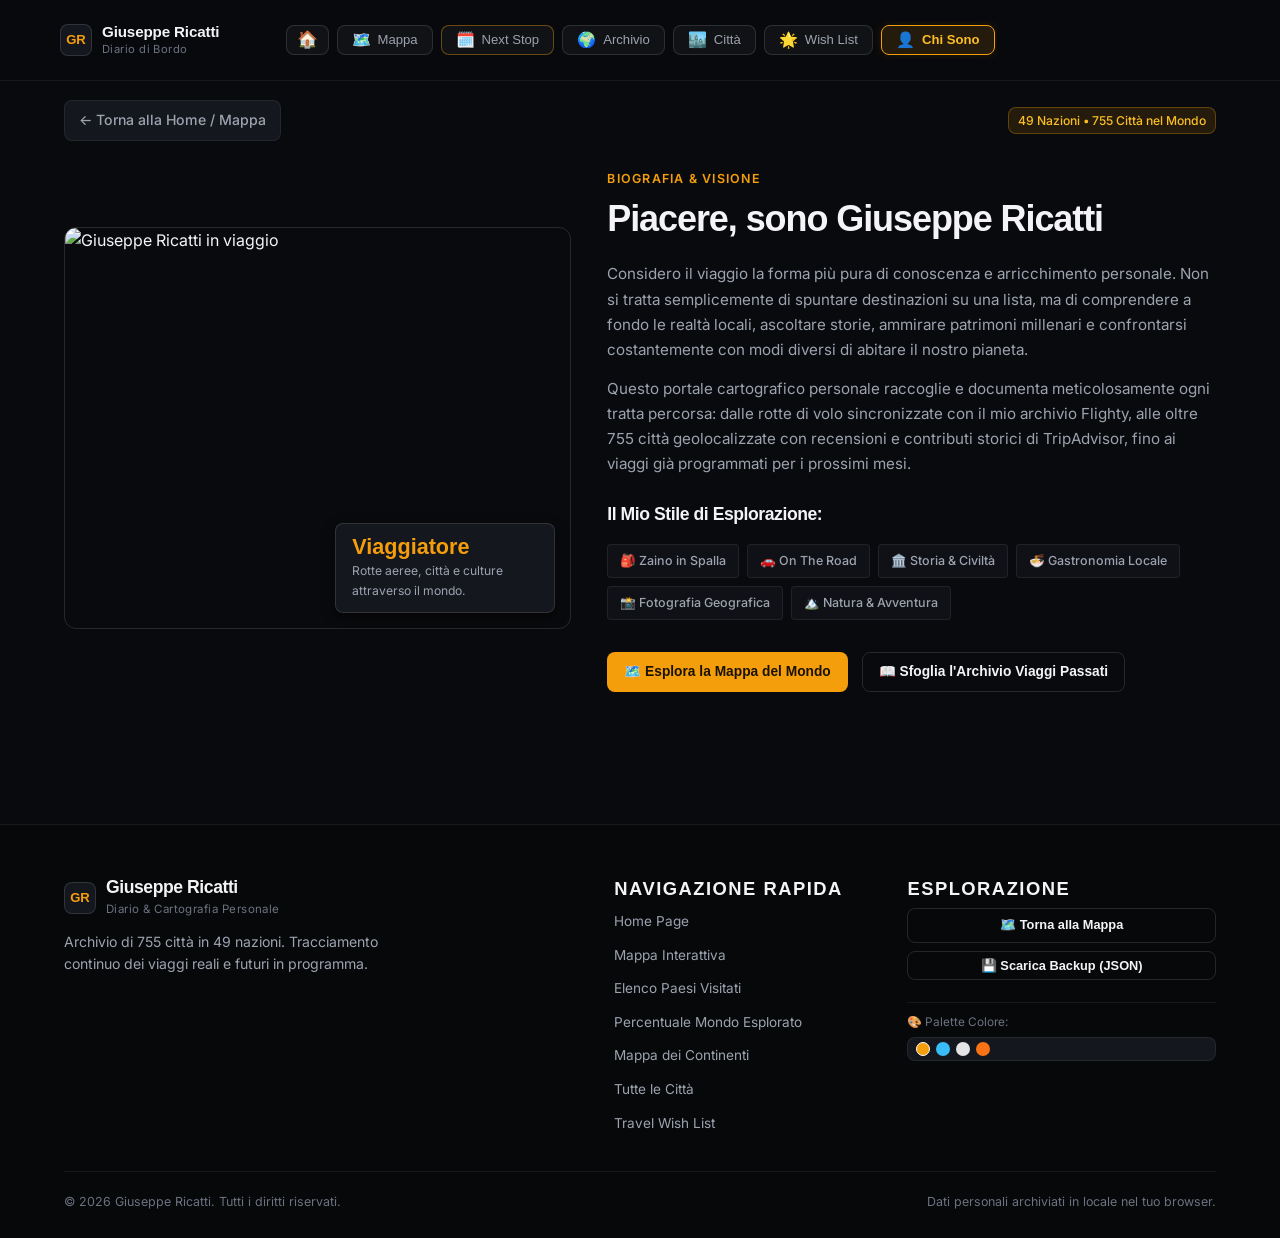
==== commit 1d566b5c: "Aggiornamento sito" ====
--- a/chi-sono.html
+++ b/chi-sono.html
@@ -149,11 +149,12 @@
         <div class="footer-col">
           <h4 class="footer-col-title">Navigazione Rapida</h4>
           <ul class="footer-links">
-            <li><a href="index.html">Home</a></li>
-            <li><a href="index.html#mappa">Mappa del Mondo Interattiva</a></li>
-            <li><a href="viaggi.html?tab=upcoming">Viaggi in Programma</a></li>
-            <li><a href="viaggi.html?tab=past">Archivio Viaggi Passati</a></li>
-            <li><a href="citta.html">Tutte le 755 Città</a></li>
+            <li><a href="index.html#home">Home Page</a></li>
+            <li><a href="index.html#mappa">Mappa Interattiva</a></li>
+            <li><a href="paesi.html">Elenco Paesi Visitati</a></li>
+            <li><a href="statistiche.html">Percentuale Mondo Esplorato</a></li>
+            <li><a href="continenti.html">Mappa dei Continenti</a></li>
+            <li><a href="citta.html">Tutte le Città</a></li>
             <li><a href="wishlist.html">Travel Wish List</a></li>
           </ul>
         </div>
--- a/css/style.css
+++ b/css/style.css
@@ -310,9 +310,14 @@
 }
 
 .brand-logo {
-  display: flex;
+  display: inline-flex;
   align-items: center;
   gap: 10px;
+  text-decoration: none;
+}
+
+.main-header .brand-logo,
+.navbar-inner .brand-logo {
   position: absolute;
   left: 20px;
 }
@@ -1821,43 +1826,86 @@
   margin-bottom: 36px;
 }
 
-.footer-brand h4 {
+.footer-brand h4,
+.footer-col h3,
+.footer-col h4 {
   font-size: 1.15rem;
-  margin-bottom: 10px;
-}
-
-.footer-brand p {
+  font-weight: 700;
+  margin: 0 0 8px 0;
+  color: var(--text-primary);
+}
+
+.footer-brand p,
+.footer-desc {
   color: var(--text-secondary);
   font-size: 0.88rem;
-  max-width: 340px;
+  max-width: 360px;
   line-height: 1.6;
-}
-
-.footer-nav h5, .footer-backup h5 {
+  margin: 0;
+}
+
+.footer .brand-logo,
+.footer-brand .brand-logo,
+.footer-col .brand-logo {
+  position: static !important;
+  display: inline-flex !important;
+  align-items: center;
+  gap: 10px;
+  margin-bottom: 12px;
+}
+
+.footer .brand-text h1,
+.footer .brand-text h3 {
+  font-size: 1.1rem;
+  font-weight: 700;
+  margin: 0;
+  color: var(--text-primary);
+  line-height: 1.2;
+}
+
+.footer .brand-subtitle {
+  display: block;
+  font-size: 0.72rem;
+  color: var(--text-muted);
+  margin-top: 2px;
+}
+
+.footer-nav h5,
+.footer-backup h5,
+.footer-col-title {
   font-size: 0.85rem;
   text-transform: uppercase;
   letter-spacing: 0.08em;
   color: var(--text-accent);
   margin-bottom: 12px;
-}
-
-.footer-nav ul {
+  font-weight: 700;
+}
+
+.footer-nav ul,
+.footer-links {
   list-style: none;
   display: flex;
   flex-direction: column;
   gap: 8px;
-}
-
-.footer-nav a {
+  padding: 0;
+  margin: 0;
+}
+
+.footer-nav a,
+.footer-links a {
   color: var(--text-secondary);
   font-size: 0.85rem;
-}
-
-.footer-nav a:hover {
+  text-decoration: none;
+  transition: color var(--transition-fast);
+}
+
+.footer-nav a:hover,
+.footer-links a:hover {
   color: var(--text-primary);
 }
 
-.backup-buttons {
+.backup-buttons,
+.footer-actions-group {
   display: flex;
   flex-direction: column;
   gap: 8px;
@@ -3193,3 +3241,755 @@
   font-size: 0.95rem;
 }
 
+/* ==========================================================================
+   STAT CARD CLICKABLE
+   ========================================================================== */
+.stat-card.stat-card-clickable {
+  cursor: pointer;
+  position: relative;
+  transition: all var(--transition-fast);
+  text-decoration: none;
+}
+
+.stat-card.stat-card-clickable:hover {
+  background: rgba(245, 158, 11, 0.08);
+  border-color: var(--accent-theme);
+  transform: translateY(-2px);
+  z-index: 2;
+  box-shadow: 0 4px 14px rgba(0, 0, 0, 0.4);
+}
+
+.stat-card.stat-card-clickable:hover .stat-value {
+  color: var(--accent-theme);
+}
+
+.stat-card.stat-card-clickable:hover .stat-label {
+  color: var(--text-primary);
+}
+
+.stat-card.stat-card-clickable::after {
+  content: "↗";
+  position: absolute;
+  top: 4px;
+  right: 6px;
+  font-size: 0.62rem;
+  color: var(--text-muted);
+  opacity: 0;
+  transition: opacity var(--transition-fast);
+}
+
+.stat-card.stat-card-clickable:hover::after {
+  opacity: 0.9;
+  color: var(--accent-theme);
+}
+
+/* ==========================================================================
+   METADATA GEO CITTA' (CITTA', REGIONE, NAZIONE, CONTINENTE)
+   ========================================================================== */
+.city-geo-meta {
+  display: flex;
+  flex-wrap: wrap;
+  gap: 5px;
+  margin-top: 6px;
+  margin-bottom: 4px;
+}
+
+.geo-tag {
+  display: inline-flex;
+  align-items: center;
+  gap: 3px;
+  font-size: 0.72rem;
+  padding: 2px 7px;
+  border-radius: var(--radius-xs);
+  background: rgba(255, 255, 255, 0.04);
+  border: 1px solid var(--border-subtle);
+  color: var(--text-secondary);
+  white-space: nowrap;
+}
+
+.geo-tag.geo-region {
+  color: var(--text-primary);
+  background: rgba(255, 255, 255, 0.06);
+  border-color: rgba(255, 255, 255, 0.12);
+}
+
+.geo-tag.geo-country {
+  color: #38bdf8;
+  border-color: rgba(56, 189, 248, 0.25);
+  background: rgba(56, 189, 248, 0.08);
+}
+
+.geo-tag.geo-continent {
+  color: var(--accent-theme);
+  border-color: var(--accent-theme-subtle);
+  background: rgba(245, 158, 11, 0.08);
+  font-weight: 600;
+}
+
+/* ==========================================================================
+   PAGINA PAESI VISITATI (paesi.html)
+   ========================================================================== */
+.countries-grid {
+  display: grid;
+  grid-template-columns: repeat(auto-fill, minmax(290px, 1fr));
+  gap: 16px;
+  margin-top: 24px;
+}
+
+.country-card {
+  background: var(--bg-card);
+  border: 1px solid var(--border-medium);
+  border-radius: var(--radius-sm);
+  padding: 16px;
+  display: flex;
+  flex-direction: column;
+  justify-content: space-between;
+  transition: all var(--transition-fast);
+}
+
+.country-card:hover {
+  border-color: var(--accent-theme);
+  transform: translateY(-2px);
+  box-shadow: var(--shadow-card);
+}
+
+.country-card-header {
+  display: flex;
+  align-items: center;
+  gap: 12px;
+  margin-bottom: 12px;
+}
+
+.country-flag-box {
+  font-size: 2rem;
+  line-height: 1;
+  width: 44px;
+  height: 44px;
+  display: flex;
+  align-items: center;
+  justify-content: center;
+  background: rgba(255, 255, 255, 0.03);
+  border-radius: var(--radius-xs);
+  border: 1px solid var(--border-subtle);
+}
+
+.country-info h3 {
+  font-size: 1.05rem;
+  font-weight: 700;
+  margin: 0 0 3px 0;
+  color: var(--text-primary);
+}
+
+.country-continent-badge {
+  display: inline-flex;
+  align-items: center;
+  gap: 4px;
+  font-size: 0.72rem;
+  font-weight: 600;
+  padding: 2px 8px;
+  border-radius: var(--radius-full);
+}
+
+.country-continent-badge.cont-Europa {
+  background: rgba(0, 129, 200, 0.15);
+  color: #38bdf8;
+  border: 1px solid rgba(0, 129, 200, 0.35);
+}
+
+.country-continent-badge.cont-Asia {
+  background: rgba(252, 177, 49, 0.15);
+  color: #fbbf24;
+  border: 1px solid rgba(252, 177, 49, 0.35);
+}
+
+.country-continent-badge.cont-Americhe {
+  background: rgba(238, 51, 78, 0.15);
+  color: #f87171;
+  border: 1px solid rgba(238, 51, 78, 0.35);
+}
+
+.country-continent-badge.cont-NordAmerica {
+  background: rgba(238, 51, 78, 0.15);
+  color: #f87171;
+  border: 1px solid rgba(238, 51, 78, 0.35);
+}
+
+.country-continent-badge.cont-SudAmerica {
+  background: rgba(249, 115, 22, 0.15);
+  color: #fb923c;
+  border: 1px solid rgba(249, 115, 22, 0.35);
+}
+
+.country-continent-badge.cont-Africa {
+  background: rgba(148, 163, 184, 0.15);
+  color: #cbd5e1;
+  border: 1px solid rgba(148, 163, 184, 0.35);
+}
+
+.country-continent-badge.cont-Oceania {
+  background: rgba(0, 166, 81, 0.15);
+  color: #4ade80;
+  border: 1px solid rgba(0, 166, 81, 0.35);
+}
+
+.country-continent-badge.cont-Antartide {
+  background: rgba(148, 163, 184, 0.12);
+  color: #94a3b8;
+  border: 1px solid rgba(148, 163, 184, 0.25);
+}
+
+.country-stats-row {
+  display: flex;
+  align-items: center;
+  justify-content: space-between;
+  padding: 8px 10px;
+  background: rgba(255, 255, 255, 0.02);
+  border-radius: var(--radius-xs);
+  margin-bottom: 12px;
+  font-size: 0.78rem;
+  color: var(--text-muted);
+}
+
+.country-stats-row strong {
+  color: var(--text-primary);
+}
+
+.country-card-actions {
+  display: grid;
+  grid-template-columns: 1fr 1fr;
+  gap: 8px;
+}
+
+/* ==========================================================================
+   PAGINA PERCENTUALE & STATISTICHE (statistiche.html)
+   ========================================================================== */
+.stats-page-grid {
+  display: grid;
+  grid-template-columns: 1fr 1.25fr;
+  gap: 32px;
+  align-items: start;
+  margin-top: 28px;
+}
+
+@media (max-width: 900px) {
+  .stats-page-grid {
+    grid-template-columns: 1fr;
+  }
+}
+
+.chart-card-box {
+  background: var(--bg-card);
+  border: 1px solid var(--border-medium);
+  border-radius: var(--radius-md);
+  padding: 32px 24px;
+  text-align: center;
+  box-shadow: var(--shadow-card);
+}
+
+.pie-chart-wrap {
+  position: relative;
+  width: 250px;
+  height: 250px;
+  margin: 0 auto 24px auto;
+}
+
+.pie-chart-svg {
+  width: 100%;
+  height: 100%;
+  transform: rotate(-90deg);
+  border-radius: 50%;
+}
+
+.chart-center-label {
+  position: absolute;
+  top: 50%;
+  left: 50%;
+  transform: translate(-50%, -50%);
+  text-align: center;
+  pointer-events: none;
+}
+
+.chart-center-percent {
+  font-family: var(--font-heading);
+  font-size: 2.3rem;
+  font-weight: 800;
+  color: var(--accent-theme);
+  line-height: 1;
+  letter-spacing: -0.04em;
+}
+
+.chart-center-subtext {
+  font-size: 0.72rem;
+  text-transform: uppercase;
+  color: var(--text-muted);
+  font-weight: 600;
+  letter-spacing: 0.05em;
+  margin-top: 4px;
+}
+
+.chart-legend-box {
+  display: flex;
+  flex-direction: column;
+  gap: 12px;
+  text-align: left;
+  background: rgba(255, 255, 255, 0.02);
+  border: 1px solid var(--border-subtle);
+  border-radius: var(--radius-sm);
+  padding: 16px;
+}
+
+.legend-item {
+  display: flex;
+  align-items: center;
+  justify-content: space-between;
+  font-size: 0.85rem;
+}
+
+.legend-color-dot {
+  width: 12px;
+  height: 12px;
+  border-radius: 3px;
+  display: inline-block;
+  margin-right: 8px;
+}
+
+.legend-color-visited {
+  background: var(--accent-theme);
+  box-shadow: 0 0 8px var(--accent-theme-glow);
+}
+
+.legend-color-unvisited {
+  background: #334155;
+}
+
+.formula-card-box {
+  background: var(--bg-card);
+  border: 1px solid var(--border-medium);
+  border-radius: var(--radius-md);
+  padding: 28px;
+  box-shadow: var(--shadow-card);
+}
+
+.formula-card-box h3 {
+  font-size: 1.25rem;
+  font-weight: 700;
+  margin: 0 0 16px 0;
+  color: var(--text-primary);
+}
+
+.formula-display-banner {
+  background: rgba(245, 158, 11, 0.08);
+  border: 1px solid var(--accent-theme);
+  border-radius: var(--radius-sm);
+  padding: 16px;
+  margin-bottom: 20px;
+  text-align: center;
+}
+
+.formula-math {
+  font-family: var(--font-heading);
+  font-size: 1.15rem;
+  font-weight: 700;
+  color: var(--accent-theme);
+  margin-bottom: 6px;
+}
+
+.formula-math-numbers {
+  font-size: 0.9rem;
+  color: var(--text-primary);
+  font-weight: 500;
+}
+
+.formula-steps-list {
+  display: flex;
+  flex-direction: column;
+  gap: 16px;
+  margin-top: 18px;
+}
+
+.formula-step-item {
+  display: flex;
+  gap: 14px;
+  align-items: flex-start;
+}
+
+.formula-step-num {
+  width: 28px;
+  height: 28px;
+  border-radius: 50%;
+  background: var(--accent-theme-subtle);
+  color: var(--text-accent);
+  border: 1px solid var(--accent-theme);
+  display: flex;
+  align-items: center;
+  justify-content: center;
+  font-size: 0.8rem;
+  font-weight: 700;
+  flex-shrink: 0;
+  margin-top: 2px;
+}
+
+.formula-step-text h4 {
+  font-size: 0.92rem;
+  font-weight: 600;
+  margin: 0 0 4px 0;
+  color: var(--text-primary);
+}
+
+.formula-step-text p {
+  font-size: 0.82rem;
+  color: var(--text-secondary);
+  line-height: 1.5;
+  margin: 0;
+}
+
+.continent-progress-grid {
+  display: grid;
+  grid-template-columns: repeat(auto-fill, minmax(240px, 1fr));
+  gap: 14px;
+  margin-top: 24px;
+}
+
+.continent-progress-card {
+  background: var(--bg-card);
+  border: 1px solid var(--border-medium);
+  border-radius: var(--radius-sm);
+  padding: 16px;
+}
+
+.cont-prog-header {
+  display: flex;
+  align-items: center;
+  justify-content: space-between;
+  margin-bottom: 8px;
+}
+
+.cont-prog-header h5 {
+  margin: 0;
+  font-size: 0.88rem;
+  font-weight: 600;
+  color: var(--text-primary);
+}
+
+.cont-prog-bar-track {
+  width: 100%;
+  height: 6px;
+  background: rgba(255, 255, 255, 0.08);
+  border-radius: var(--radius-full);
+  overflow: hidden;
+  margin-bottom: 6px;
+}
+
+.cont-prog-bar-fill {
+  height: 100%;
+  border-radius: var(--radius-full);
+  transition: width 1s ease-out;
+}
+
+/* ==========================================================================
+   PAGINA CONTINENTI OLIMPICI (continenti.html)
+   ========================================================================== */
+.olympic-banner-card {
+  background: var(--bg-card);
+  border: 1px solid var(--border-medium);
+  border-radius: var(--radius-md);
+  padding: 24px;
+  margin-bottom: 24px;
+  display: flex;
+  align-items: center;
+  justify-content: space-between;
+  flex-wrap: wrap;
+  gap: 20px;
+}
+
+.olympic-rings-graphic {
+  display: flex;
+  align-items: center;
+  justify-content: center;
+  gap: 6px;
+}
+
+.olympic-ring-circle {
+  width: 38px;
+  height: 38px;
+  border-radius: 50%;
+  border: 4px solid;
+  display: inline-flex;
+  align-items: center;
+  justify-content: center;
+  box-shadow: 0 0 12px rgba(0, 0, 0, 0.5);
+  transition: transform var(--transition-fast);
+}
+
+.olympic-ring-circle:hover {
+  transform: scale(1.15);
+}
+
+.ring-blue { border-color: #0081C8; box-shadow: 0 0 10px rgba(0, 129, 200, 0.4); }
+.ring-yellow { border-color: #FCB131; box-shadow: 0 0 10px rgba(252, 177, 49, 0.4); }
+.ring-black { border-color: #1E293B; background: #0F172A; border-color: #94A3B8; box-shadow: 0 0 10px rgba(255, 255, 255, 0.15); }
+.ring-red { border-color: #EE334E; box-shadow: 0 0 10px rgba(238, 51, 78, 0.4); }
+.ring-orange { border-color: #F97316; box-shadow: 0 0 10px rgba(249, 115, 22, 0.4); }
+.ring-green { border-color: #00A651; box-shadow: 0 0 10px rgba(0, 166, 81, 0.4); }
+.ring-neutral { border-color: #475569; background: #1E293B; border-style: dashed; box-shadow: 0 0 8px rgba(255, 255, 255, 0.08); }
+
+/* ==========================================================================
+   LEGENDA DEI 7 CONTINENTI (continenti.html)
+   ========================================================================== */
+.continents-legend-panel {
+  background: var(--bg-card);
+  border: 1px solid var(--border-medium);
+  border-radius: var(--radius-md);
+  padding: 20px 24px;
+  margin-bottom: 24px;
+  box-shadow: var(--shadow-card);
+}
+
+.continents-legend-header {
+  display: flex;
+  align-items: center;
+  justify-content: space-between;
+  flex-wrap: wrap;
+  gap: 12px;
+  margin-bottom: 16px;
+  padding-bottom: 12px;
+  border-bottom: 1px solid var(--border-subtle);
+}
+
+.continents-legend-header h4 {
+  margin: 4px 0 0 0;
+  font-size: 1.15rem;
+  font-weight: 700;
+  color: var(--text-primary);
+}
+
+.legend-badge-count {
+  display: inline-block;
+  font-size: 0.72rem;
+  font-weight: 700;
+  text-transform: uppercase;
+  letter-spacing: 0.06em;
+  color: var(--accent-theme);
+}
+
+.legend-summary-pills {
+  display: flex;
+  align-items: center;
+  gap: 10px;
+  flex-wrap: wrap;
+}
+
+.legend-pill {
+  font-size: 0.76rem;
+  font-weight: 700;
+  padding: 4px 10px;
+  border-radius: var(--radius-full);
+}
+
+.legend-pill.pill-visited {
+  background: rgba(0, 166, 81, 0.15);
+  color: #4ade80;
+  border: 1px solid rgba(0, 166, 81, 0.35);
+}
+
+.legend-pill.pill-unvisited {
+  background: rgba(148, 163, 184, 0.12);
+  color: #94a3b8;
+  border: 1px solid rgba(148, 163, 184, 0.25);
+}
+
+.continents-legend-grid {
+  display: grid;
+  grid-template-columns: repeat(auto-fill, minmax(215px, 1fr));
+  gap: 12px;
+}
+
+.legend-item-card {
+  display: flex;
+  align-items: center;
+  gap: 10px;
+  padding: 10px 12px;
+  background: rgba(255, 255, 255, 0.02);
+  border: 1px solid var(--border-subtle);
+  border-radius: var(--radius-sm);
+  cursor: pointer;
+  transition: all var(--transition-fast);
+  text-decoration: none;
+  user-select: none;
+}
+
+.legend-item-card:hover {
+  background: rgba(255, 255, 255, 0.06);
+  border-color: var(--accent-theme);
+  transform: translateY(-2px);
+  box-shadow: 0 4px 12px rgba(0, 0, 0, 0.3);
+}
+
+.legend-item-card.is-unvisited {
+  opacity: 0.75;
+  border-style: dashed;
+}
+
+.legend-item-card.is-unvisited:hover {
+  opacity: 1;
+}
+
+.legend-color-indicator {
+  width: 14px;
+  height: 14px;
+  border-radius: 4px;
+  flex-shrink: 0;
+  box-shadow: 0 0 8px currentColor;
+}
+
+.legend-item-card.is-unvisited .legend-color-indicator {
+  box-shadow: none;
+}
+
+.legend-item-info {
+  display: flex;
+  flex-direction: column;
+  flex-grow: 1;
+  min-width: 0;
+}
+
+.legend-item-top {
+  display: flex;
+  align-items: center;
+  justify-content: space-between;
+  gap: 6px;
+}
+
+.legend-item-name {
+  font-size: 0.86rem;
+  font-weight: 700;
+  color: var(--text-primary);
+  white-space: nowrap;
+  overflow: hidden;
+  text-overflow: ellipsis;
+}
+
+.legend-item-status-dot {
+  font-size: 0.68rem;
+  font-weight: 700;
+  border-radius: 3px;
+  padding: 1px 5px;
+}
+
+.status-visited {
+  background: rgba(0, 166, 81, 0.15);
+  color: #4ade80;
+}
+
+.status-unvisited {
+  background: rgba(148, 163, 184, 0.15);
+  color: #94a3b8;
+}
+
+.legend-item-sub {
+  font-size: 0.72rem;
+  color: var(--text-muted);
+  margin-top: 2px;
+}
+
+.continents-legend-footer {
+  margin-top: 14px;
+  padding-top: 10px;
+  border-top: 1px solid var(--border-subtle);
+  font-size: 0.75rem;
+  color: var(--text-muted);
+  display: flex;
+  align-items: center;
+  justify-content: space-between;
+  flex-wrap: wrap;
+  gap: 8px;
+}
+
+.continents-map-wrapper {
+  background: var(--bg-surface);
+  border: 1px solid var(--border-medium);
+  border-radius: var(--radius-md);
+  overflow: hidden;
+  box-shadow: var(--shadow-card);
+  margin-bottom: 32px;
+}
+
+.continents-map-container {
+  height: 520px;
+  width: 100%;
+  background: #0b101b;
+}
+
+.continents-cards-grid {
+  display: grid;
+  grid-template-columns: repeat(auto-fill, minmax(280px, 1fr));
+  gap: 18px;
+}
+
+.continent-detail-card {
+  background: var(--bg-card);
+  border: 1px solid var(--border-medium);
+  border-radius: var(--radius-sm);
+  padding: 20px;
+  position: relative;
+  overflow: hidden;
+  transition: all var(--transition-fast);
+}
+
+.continent-detail-card:hover {
+  transform: translateY(-2px);
+  box-shadow: var(--shadow-card);
+}
+
+.continent-card-stripe {
+  position: absolute;
+  top: 0;
+  left: 0;
+  right: 0;
+  height: 4px;
+}
+
+.continent-detail-header {
+  display: flex;
+  align-items: center;
+  justify-content: space-between;
+  margin-bottom: 12px;
+}
+
+.continent-detail-title {
+  display: flex;
+  align-items: center;
+  gap: 8px;
+}
+
+.continent-detail-title h3 {
+  margin: 0;
+  font-size: 1.1rem;
+  font-weight: 700;
+  color: var(--text-primary);
+}
+
+.continent-countries-chips {
+  display: flex;
+  flex-wrap: wrap;
+  gap: 5px;
+  margin-top: 10px;
+  max-height: 120px;
+  overflow-y: auto;
+}
+
+.country-chip {
+  font-size: 0.72rem;
+  padding: 2px 7px;
+  border-radius: var(--radius-xs);
+  background: rgba(255, 255, 255, 0.04);
+  border: 1px solid var(--border-subtle);
+  color: var(--text-secondary);
+}
+
+/* Eliminazione totale controlli attribution e watermark su tutte le mappe Leaflet */
+.leaflet-control-attribution {
+  display: none !important;
+}
+
+
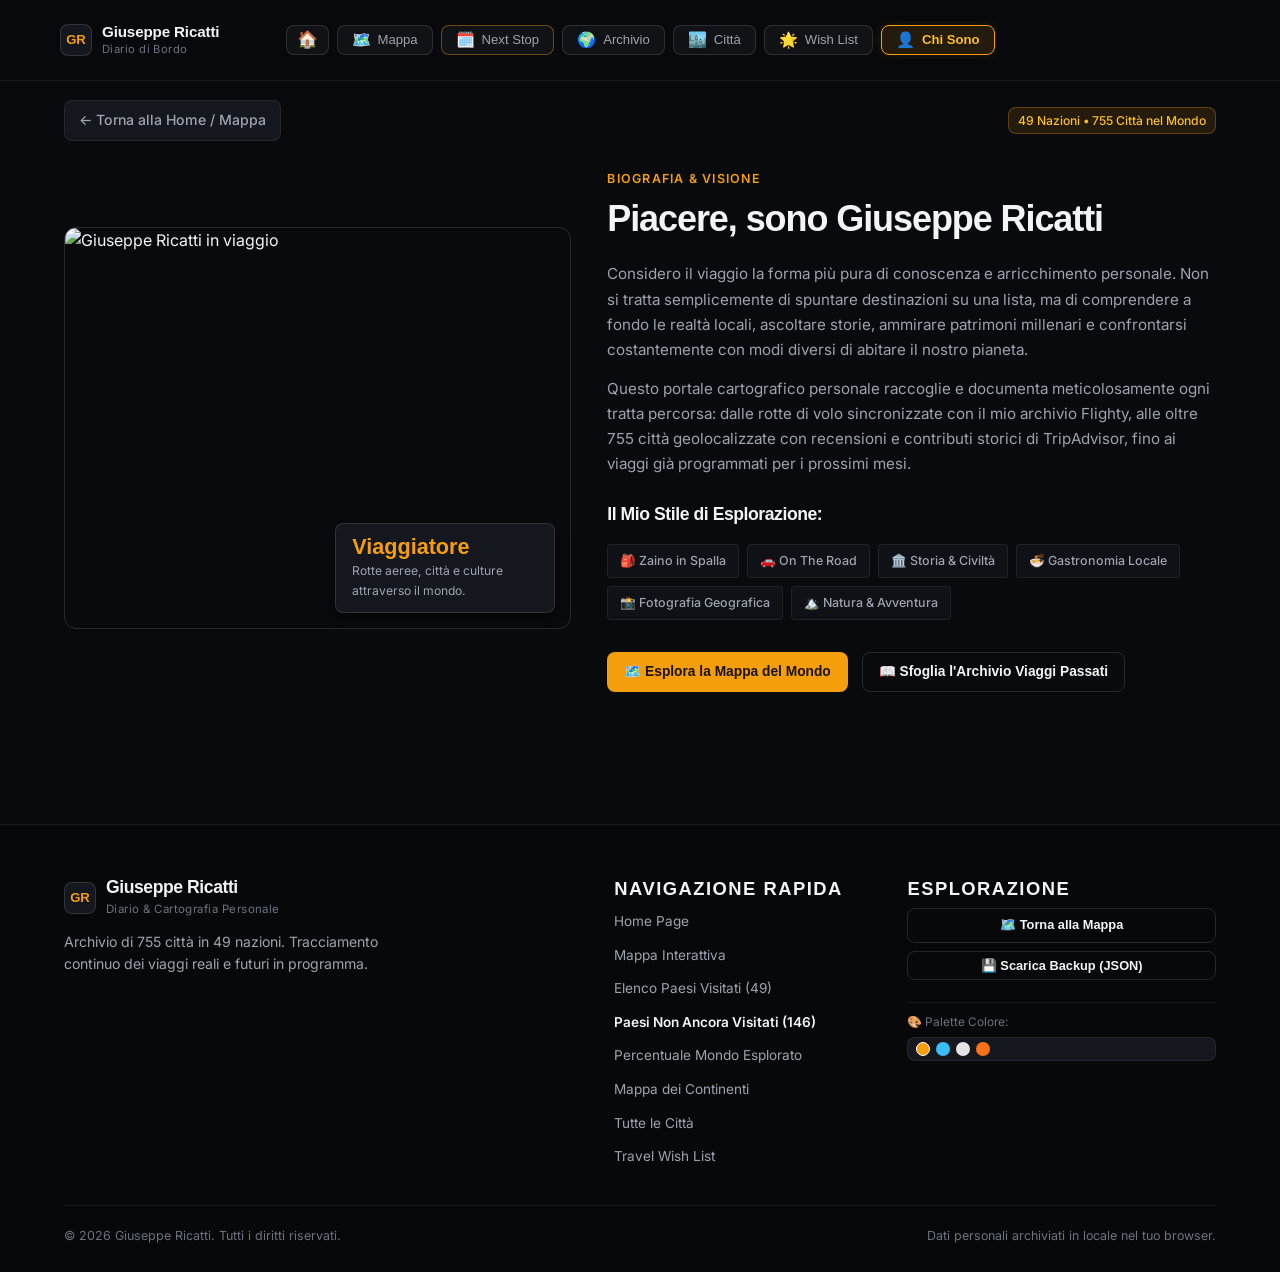
==== commit 49154d49: "Aggiornamento sito" ====
--- a/chi-sono.html
+++ b/chi-sono.html
@@ -151,7 +151,8 @@
           <ul class="footer-links">
             <li><a href="index.html#home">Home Page</a></li>
             <li><a href="index.html#mappa">Mappa Interattiva</a></li>
-            <li><a href="paesi.html">Elenco Paesi Visitati</a></li>
+            <li><a href="paesi.html">Elenco Paesi Visitati (49)</a></li>
+            <li><a href="paesi-non-visitati.html" style="color: var(--accent); font-weight: 600;">Paesi Non Ancora Visitati (146)</a></li>
             <li><a href="statistiche.html">Percentuale Mondo Esplorato</a></li>
             <li><a href="continenti.html">Mappa dei Continenti</a></li>
             <li><a href="citta.html">Tutte le Città</a></li>
--- a/css/style.css
+++ b/css/style.css
@@ -3992,4 +3992,299 @@
   display: none !important;
 }
 
-
+/* ==========================================================================
+   PAGINA PAESI NON ANCORA VISITATI & SUBTOTALE AMERICHE
+   ========================================================================== */
+
+.unvisited-hero-stats {
+  display: grid;
+  grid-template-columns: repeat(auto-fit, minmax(200px, 1fr));
+  gap: 16px;
+  margin-bottom: 28px;
+}
+
+.unvisited-stat-card {
+  background: var(--bg-surface);
+  border: 1px solid var(--border-medium);
+  border-radius: var(--radius-sm);
+  padding: 16px 18px;
+  position: relative;
+  overflow: hidden;
+  transition: all var(--transition-fast);
+}
+
+.unvisited-stat-card:hover {
+  transform: translateY(-2px);
+  border-color: var(--border-strong);
+  box-shadow: var(--shadow-card);
+}
+
+.unvisited-stat-card .stat-icon-top {
+  font-size: 1.6rem;
+  margin-bottom: 8px;
+  display: block;
+}
+
+.unvisited-stat-card .stat-val-huge {
+  font-family: var(--font-display);
+  font-size: 1.85rem;
+  font-weight: 700;
+  color: var(--text-primary);
+  line-height: 1.1;
+  margin-bottom: 4px;
+}
+
+.unvisited-stat-card .stat-label-sub {
+  font-size: 0.78rem;
+  color: var(--text-muted);
+  text-transform: uppercase;
+  letter-spacing: 0.05em;
+  font-weight: 600;
+}
+
+.unvisited-stat-card .stat-progress-bar {
+  height: 4px;
+  background: rgba(255, 255, 255, 0.08);
+  border-radius: 99px;
+  margin-top: 10px;
+  overflow: hidden;
+}
+
+.unvisited-stat-card .stat-progress-fill {
+  height: 100%;
+  border-radius: 99px;
+  transition: width 0.6s ease;
+}
+
+/* Card Speciale Declinazione Nazioni Americane (Sub-Totale) */
+.americhe-subtotal-panel {
+  background: linear-gradient(135deg, rgba(238, 51, 78, 0.08) 0%, rgba(249, 115, 22, 0.08) 100%);
+  border: 1px solid rgba(238, 51, 78, 0.25);
+  border-radius: var(--radius-md);
+  padding: 24px;
+  margin-bottom: 30px;
+  box-shadow: 0 10px 25px -5px rgba(0, 0, 0, 0.35);
+  position: relative;
+  overflow: hidden;
+}
+
+.americhe-subtotal-panel::before {
+  content: "";
+  position: absolute;
+  top: 0;
+  left: 0;
+  right: 0;
+  height: 3px;
+  background: linear-gradient(90deg, #EE334E 0%, #F97316 100%);
+}
+
+.americhe-panel-header {
+  display: flex;
+  align-items: center;
+  justify-content: space-between;
+  flex-wrap: wrap;
+  gap: 16px;
+  margin-bottom: 18px;
+}
+
+.americhe-panel-title {
+  display: flex;
+  align-items: center;
+  gap: 12px;
+}
+
+.americhe-panel-title .americhe-badge-icon {
+  width: 44px;
+  height: 44px;
+  border-radius: var(--radius-sm);
+  background: rgba(238, 51, 78, 0.15);
+  border: 1px solid rgba(238, 51, 78, 0.3);
+  display: flex;
+  align-items: center;
+  justify-content: center;
+  font-size: 1.5rem;
+}
+
+.americhe-panel-title h3 {
+  margin: 0;
+  font-size: 1.25rem;
+  font-weight: 700;
+  color: var(--text-primary);
+}
+
+.americhe-panel-title p {
+  margin: 2px 0 0 0;
+  font-size: 0.85rem;
+  color: var(--text-secondary);
+}
+
+.americhe-subtotal-pills {
+  display: grid;
+  grid-template-columns: repeat(auto-fit, minmax(260px, 1fr));
+  gap: 16px;
+  margin-top: 14px;
+}
+
+.americhe-sub-card {
+  background: rgba(15, 23, 42, 0.65);
+  backdrop-filter: blur(8px);
+  border: 1px solid var(--border-medium);
+  border-radius: var(--radius-sm);
+  padding: 16px 18px;
+  display: flex;
+  flex-direction: column;
+  gap: 8px;
+  transition: all var(--transition-fast);
+}
+
+.americhe-sub-card:hover {
+  transform: translateY(-2px);
+  box-shadow: var(--shadow-sm);
+}
+
+.americhe-sub-card.sub-north {
+  border-left: 4px solid #EE334E;
+}
+
+.americhe-sub-card.sub-south {
+  border-left: 4px solid #F97316;
+}
+
+.americhe-sub-top {
+  display: flex;
+  align-items: center;
+  justify-content: space-between;
+}
+
+.americhe-sub-top h4 {
+  margin: 0;
+  font-size: 1.05rem;
+  font-weight: 700;
+  color: var(--text-primary);
+  display: flex;
+  align-items: center;
+  gap: 8px;
+}
+
+.americhe-sub-counts {
+  display: flex;
+  align-items: baseline;
+  gap: 6px;
+}
+
+.americhe-sub-counts .unvisited-num {
+  font-family: var(--font-display);
+  font-size: 1.5rem;
+  font-weight: 700;
+  color: #F87171;
+}
+
+.americhe-sub-counts .sub-denom {
+  font-size: 0.82rem;
+  color: var(--text-muted);
+}
+
+.americhe-sub-desc {
+  font-size: 0.82rem;
+  color: var(--text-secondary);
+  line-height: 1.4;
+  margin: 0;
+}
+
+/* Griglia Schede Paesi Non Visitati */
+.unvisited-countries-grid {
+  display: grid;
+  grid-template-columns: repeat(auto-fill, minmax(290px, 1fr));
+  gap: 18px;
+}
+
+.unvisited-card {
+  background: var(--bg-surface);
+  border: 1px solid var(--border-medium);
+  border-radius: var(--radius-sm);
+  padding: 18px 20px;
+  display: flex;
+  flex-direction: column;
+  justify-content: space-between;
+  transition: all var(--transition-fast);
+  position: relative;
+  overflow: hidden;
+}
+
+.unvisited-card:hover {
+  transform: translateY(-3px);
+  border-color: var(--accent);
+  box-shadow: var(--shadow-card);
+}
+
+.unvisited-card-top {
+  display: flex;
+  align-items: flex-start;
+  gap: 14px;
+  margin-bottom: 14px;
+}
+
+.unvisited-card-flag {
+  font-size: 2.4rem;
+  line-height: 1;
+  filter: drop-shadow(0 2px 4px rgba(0, 0, 0, 0.3));
+  flex-shrink: 0;
+}
+
+.unvisited-card-info {
+  flex: 1;
+  min-width: 0;
+}
+
+.unvisited-card-info h3 {
+  margin: 0 0 4px 0;
+  font-size: 1.08rem;
+  font-weight: 700;
+  color: var(--text-primary);
+  white-space: nowrap;
+  overflow: hidden;
+  text-overflow: ellipsis;
+}
+
+.unvisited-card-capital {
+  font-size: 0.82rem;
+  color: var(--text-secondary);
+  display: flex;
+  align-items: center;
+  gap: 5px;
+  margin-bottom: 6px;
+}
+
+.unvisited-card-footer {
+  display: flex;
+  align-items: center;
+  justify-content: space-between;
+  padding-top: 12px;
+  border-top: 1px solid var(--border-subtle);
+  margin-top: auto;
+  gap: 8px;
+}
+
+.btn-wishlist-add {
+  background: rgba(255, 255, 255, 0.05);
+  border: 1px solid var(--border-subtle);
+  color: var(--text-secondary);
+  border-radius: var(--radius-xs);
+  padding: 5px 10px;
+  font-size: 0.76rem;
+  font-weight: 600;
+  cursor: pointer;
+  display: inline-flex;
+  align-items: center;
+  gap: 5px;
+  transition: all var(--transition-fast);
+}
+
+.btn-wishlist-add:hover {
+  background: var(--accent);
+  color: #0b101b;
+  border-color: var(--accent);
+}
+
+
+
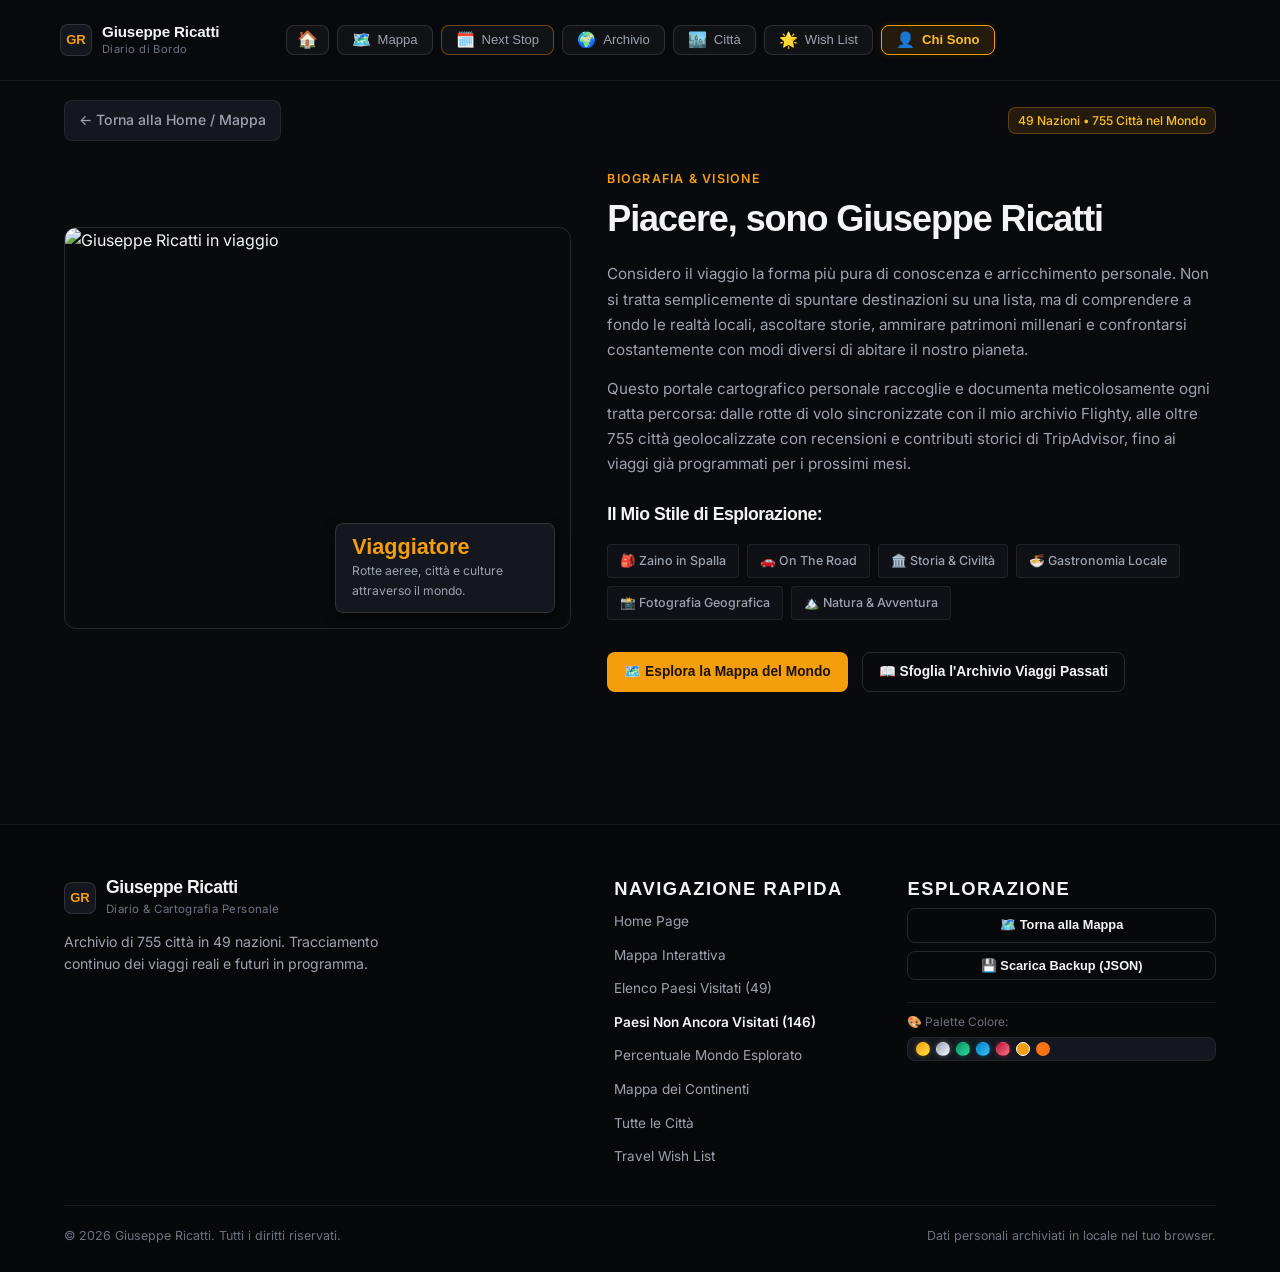
==== commit f81d1fcf: "Aggiornamento sito" ====
--- a/chi-sono.html
+++ b/chi-sono.html
@@ -172,10 +172,13 @@
             <!-- Palette Colore del Sito -->
             <div class="footer-theme-picker-block" style="margin-top: 14px; padding-top: 10px; border-top: 1px solid var(--border-subtle);">
               <span style="display: block; font-size: 0.74rem; color: var(--text-muted); margin-bottom: 6px;">🎨 Palette Colore:</span>
-              <div class="theme-picker" title="Scegli la tonalità colore">
-                <span class="theme-dot theme-dot-amber active" data-theme="amber" onclick="window.travelApp.setTheme('amber')" title="Ambra Dorata"></span>
-                <span class="theme-dot theme-dot-sapphire" data-theme="sapphire" onclick="window.travelApp.setTheme('sapphire')" title="Blu Zaffiro"></span>
-                <span class="theme-dot theme-dot-platinum" data-theme="platinum" onclick="window.travelApp.setTheme('platinum')" title="Platino Monocromo"></span>
+              <div class="theme-picker" title="Scegli la tonalità colore della mappa e del sito">
+                <span class="theme-dot theme-dot-gold active" data-theme="gold" onclick="window.travelApp.setTheme('gold')" title="Oro Regale (Dorata)"></span>
+                <span class="theme-dot theme-dot-silver" data-theme="silver" onclick="window.travelApp.setTheme('silver')" title="Argento Puro (Argentata)"></span>
+                <span class="theme-dot theme-dot-emerald" data-theme="emerald" onclick="window.travelApp.setTheme('emerald')" title="Verde Smeraldo Elegante"></span>
+                <span class="theme-dot theme-dot-azure" data-theme="azure" onclick="window.travelApp.setTheme('azure')" title="Azzurro Ceruleo Elegante"></span>
+                <span class="theme-dot theme-dot-ruby" data-theme="ruby" onclick="window.travelApp.setTheme('ruby')" title="Rosso Rubino Elegante"></span>
+                <span class="theme-dot theme-dot-amber" data-theme="amber" onclick="window.travelApp.setTheme('amber')" title="Ambra Calda"></span>
                 <span class="theme-dot theme-dot-terracotta" data-theme="terracotta" onclick="window.travelApp.setTheme('terracotta')" title="Terracotta"></span>
               </div>
             </div>
--- a/css/style.css
+++ b/css/style.css
@@ -52,25 +52,69 @@
   --transition-normal: 0.25s ease;
 }
 
-/* TEMI DI COLORE SELEZIONABILI DALL'UTENTE */
-body.theme-sapphire {
-  --accent-theme: #38bdf8;
-  --accent-theme-hover: #7dd3fc;
-  --accent-theme-subtle: rgba(56, 189, 248, 0.12);
-  --accent-theme-border: rgba(56, 189, 248, 0.3);
+/* TEMI DI COLORE SELEZIONABILI DALL'UTENTE (Verde, Azzurro, Rosso, Oro, Argento, Ambra, Terracotta) */
+
+/* 1. Oro Regale (Dorata Calda ed Editoriale) */
+body.theme-gold {
+  --accent-theme: #eab308;
+  --accent-theme-hover: #fde047;
+  --accent-theme-subtle: rgba(234, 179, 8, 0.14);
+  --accent-theme-border: rgba(234, 179, 8, 0.35);
+  --text-accent: #facc15;
+  --marker-core: #38bdf8;
+}
+
+/* 2. Argento Puro (Argentata Satinata, Luminosa e Futuristica) */
+body.theme-silver, body.theme-platinum {
+  --accent-theme: #e2e8f0;
+  --accent-theme-hover: #ffffff;
+  --accent-theme-subtle: rgba(226, 232, 240, 0.12);
+  --accent-theme-border: rgba(226, 232, 240, 0.32);
+  --text-accent: #f8fafc;
+  --marker-core: #38bdf8;
+}
+
+/* 3. Verde Smeraldo (Verde Nobile, Riposante, Raffinato ed Altamente Leggibile) */
+body.theme-emerald {
+  --accent-theme: #10b981;
+  --accent-theme-hover: #34d399;
+  --accent-theme-subtle: rgba(16, 185, 129, 0.14);
+  --accent-theme-border: rgba(16, 185, 129, 0.35);
+  --text-accent: #34d399;
+  --marker-core: #38bdf8;
+}
+
+/* 4. Azzurro Ceruleo (Azzurro Cielo Intenso, Regale e Brillante) */
+body.theme-azure, body.theme-sapphire {
+  --accent-theme: #0ea5e9;
+  --accent-theme-hover: #38bdf8;
+  --accent-theme-subtle: rgba(14, 165, 233, 0.14);
+  --accent-theme-border: rgba(14, 165, 233, 0.35);
   --text-accent: #38bdf8;
   --marker-core: #f59e0b;
 }
 
-body.theme-platinum {
-  --accent-theme: #e4e4e7;
-  --accent-theme-hover: #ffffff;
-  --accent-theme-subtle: rgba(255, 255, 255, 0.08);
-  --accent-theme-border: rgba(255, 255, 255, 0.25);
-  --text-accent: #f4f4f5;
+/* 5. Rosso Rubino (Rosso Pregiato, Caldo, Sofisticato e Morbido per la Vista) */
+body.theme-ruby {
+  --accent-theme: #f43f5e;
+  --accent-theme-hover: #fb7185;
+  --accent-theme-subtle: rgba(244, 63, 94, 0.14);
+  --accent-theme-border: rgba(244, 63, 94, 0.35);
+  --text-accent: #fb7185;
   --marker-core: #38bdf8;
 }
 
+/* 6. Ambra Dorata (Classico Caldo) */
+body.theme-amber {
+  --accent-theme: #f59e0b;
+  --accent-theme-hover: #fbbf24;
+  --accent-theme-subtle: rgba(245, 158, 11, 0.12);
+  --accent-theme-border: rgba(245, 158, 11, 0.3);
+  --text-accent: #fbbf24;
+  --marker-core: #38bdf8;
+}
+
+/* 7. Terracotta (Tonalità Terrosa Calda) */
 body.theme-terracotta {
   --accent-theme: #f97316;
   --accent-theme-hover: #fb923c;
@@ -79,6 +123,7 @@
   --text-accent: #fb923c;
   --marker-core: #38bdf8;
 }
+
 
 /* --- RESET & BASE --- */
 *, *::before, *::after {
@@ -502,10 +547,16 @@
   border-color: #ffffff;
 }
 
+.theme-dot-gold { background: linear-gradient(135deg, #f59e0b, #fde047); box-shadow: 0 0 5px rgba(234, 179, 8, 0.35); }
+.theme-dot-silver { background: linear-gradient(135deg, #94a3b8, #f8fafc); box-shadow: 0 0 5px rgba(226, 232, 240, 0.35); }
+.theme-dot-emerald { background: linear-gradient(135deg, #059669, #34d399); box-shadow: 0 0 5px rgba(16, 185, 129, 0.35); }
+.theme-dot-azure { background: linear-gradient(135deg, #0284c7, #38bdf8); box-shadow: 0 0 5px rgba(14, 165, 233, 0.35); }
+.theme-dot-ruby { background: linear-gradient(135deg, #be123c, #fb7185); box-shadow: 0 0 5px rgba(244, 63, 94, 0.35); }
 .theme-dot-amber { background: #f59e0b; }
 .theme-dot-sapphire { background: #38bdf8; }
 .theme-dot-platinum { background: #e4e4e7; }
 .theme-dot-terracotta { background: #f97316; }
+
 
 .mobile-menu-btn {
   display: none;
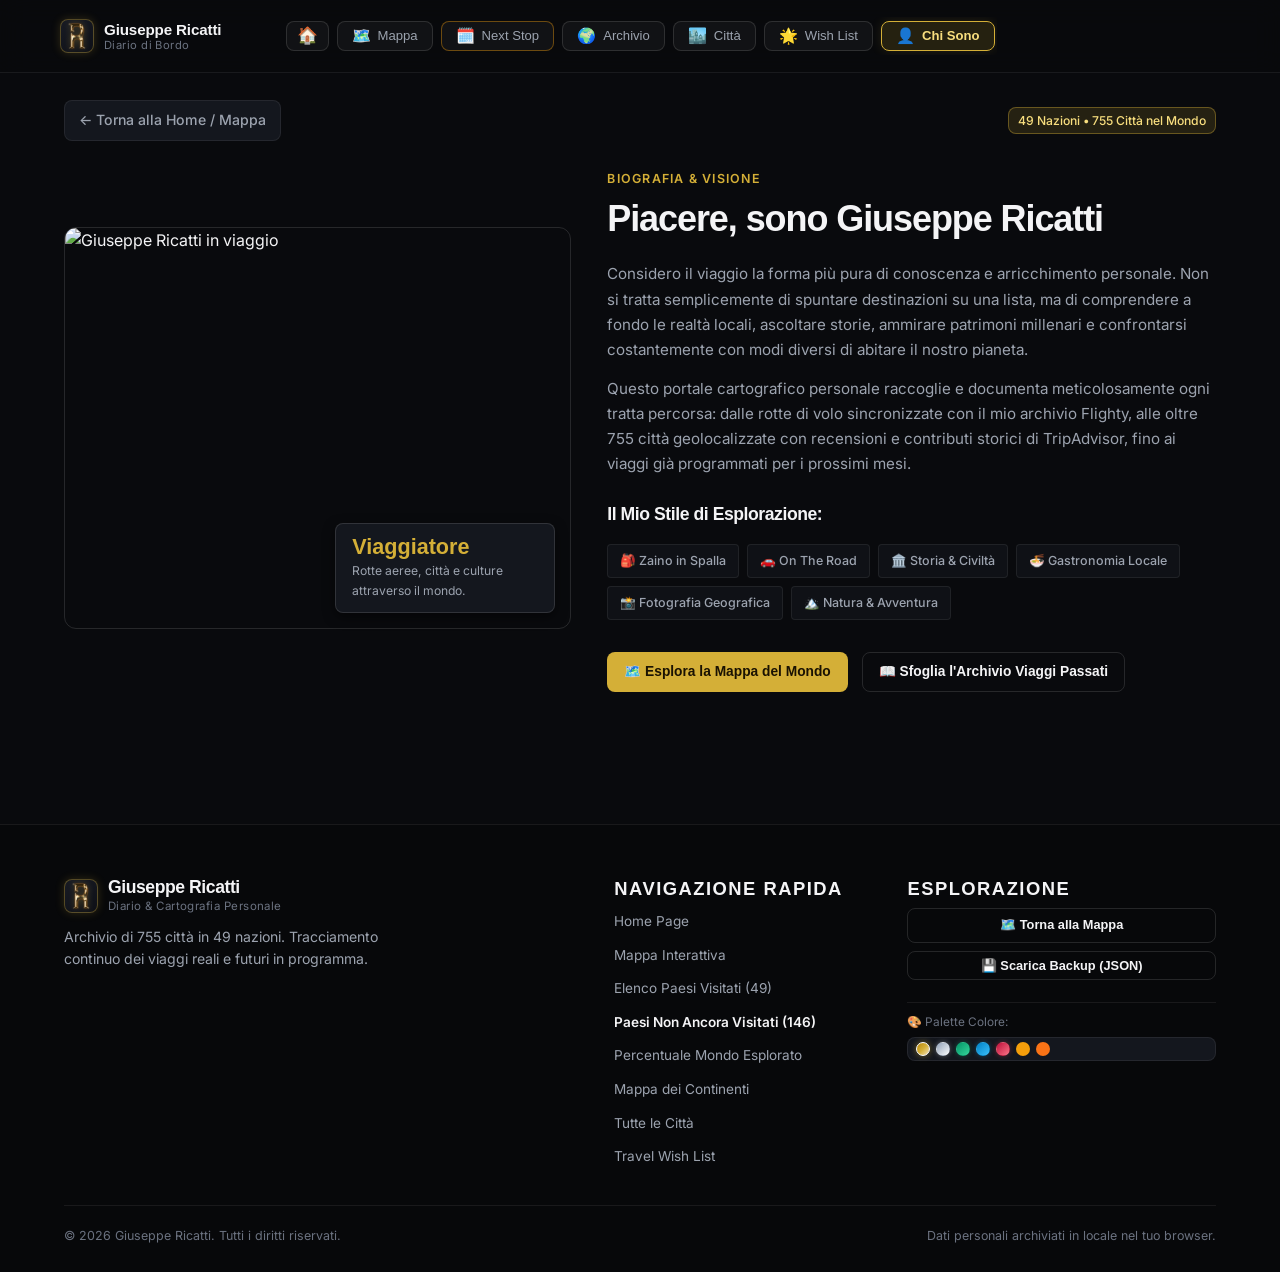
==== commit 37f68818: "Aggiornamento automatico" ====
--- a/chi-sono.html
+++ b/chi-sono.html
@@ -22,7 +22,7 @@
   <header class="navbar" id="main-navbar">
     <div class="container navbar-inner">
       <a href="index.html" class="brand-logo" title="Giuseppe Ricatti - Home">
-        <div class="brand-avatar">GR</div>
+        <div class="brand-avatar"><img src="assets/logo-monogram.png" alt="R" class="brand-avatar-img"></div>
         <div class="brand-text">
           <h1>Giuseppe Ricatti</h1>
           <span class="brand-subtitle">Diario di Bordo</span>
@@ -135,7 +135,7 @@
       <div class="footer-grid">
         <div class="footer-col">
           <div class="brand-logo mb-2">
-            <div class="brand-avatar">GR</div>
+            <div class="brand-avatar"><img src="assets/logo-monogram.png" alt="R" class="brand-avatar-img"></div>
             <div class="brand-text">
               <h3>Giuseppe Ricatti</h3>
               <span class="brand-subtitle">Diario & Cartografia Personale</span>
@@ -173,7 +173,7 @@
             <div class="footer-theme-picker-block" style="margin-top: 14px; padding-top: 10px; border-top: 1px solid var(--border-subtle);">
               <span style="display: block; font-size: 0.74rem; color: var(--text-muted); margin-bottom: 6px;">🎨 Palette Colore:</span>
               <div class="theme-picker" title="Scegli la tonalità colore della mappa e del sito">
-                <span class="theme-dot theme-dot-gold active" data-theme="gold" onclick="window.travelApp.setTheme('gold')" title="Oro Regale (Dorata)"></span>
+                <span class="theme-dot theme-dot-gold active" data-theme="gold" onclick="window.travelApp.setTheme('gold')" title="Oro Monogramma R (Colore Principale)"></span>
                 <span class="theme-dot theme-dot-silver" data-theme="silver" onclick="window.travelApp.setTheme('silver')" title="Argento Puro (Argentata)"></span>
                 <span class="theme-dot theme-dot-emerald" data-theme="emerald" onclick="window.travelApp.setTheme('emerald')" title="Verde Smeraldo Elegante"></span>
                 <span class="theme-dot theme-dot-azure" data-theme="azure" onclick="window.travelApp.setTheme('azure')" title="Azzurro Ceruleo Elegante"></span>
--- a/css/style.css
+++ b/css/style.css
@@ -19,12 +19,12 @@
   --border-medium: rgba(255, 255, 255, 0.12);
   --border-focus: var(--accent-theme);
 
-  /* Accento Caldo Minimalista (Ambra Dorata - Zero Verde) */
-  --accent-theme: #f59e0b;
-  --accent-theme-hover: #fbbf24;
-  --accent-theme-subtle: rgba(245, 158, 11, 0.12);
-  --accent-theme-border: rgba(245, 158, 11, 0.3);
-  --text-accent: #fbbf24;
+  /* Accento Principale: Oro Monogramma Regale (Colore Ufficiale del Logo R) */
+  --accent-theme: #d4af37;
+  --accent-theme-hover: #f3e1b9;
+  --accent-theme-subtle: rgba(212, 175, 55, 0.14);
+  --accent-theme-border: rgba(212, 175, 55, 0.38);
+  --text-accent: #f8de7e;
   --marker-core: #38bdf8;
   --accent-danger: #ef4444;
 
@@ -54,13 +54,13 @@
 
 /* TEMI DI COLORE SELEZIONABILI DALL'UTENTE (Verde, Azzurro, Rosso, Oro, Argento, Ambra, Terracotta) */
 
-/* 1. Oro Regale (Dorata Calda ed Editoriale) */
+/* 1. Oro Regale Monogramma (Colore Istituzionale Primario del Logo R) */
 body.theme-gold {
-  --accent-theme: #eab308;
-  --accent-theme-hover: #fde047;
-  --accent-theme-subtle: rgba(234, 179, 8, 0.14);
-  --accent-theme-border: rgba(234, 179, 8, 0.35);
-  --text-accent: #facc15;
+  --accent-theme: #d4af37;
+  --accent-theme-hover: #f3e1b9;
+  --accent-theme-subtle: rgba(212, 175, 55, 0.14);
+  --accent-theme-border: rgba(212, 175, 55, 0.38);
+  --text-accent: #f8de7e;
   --marker-core: #38bdf8;
 }
 
@@ -334,16 +334,19 @@
 /* ==========================================================================
    NAVBAR & PALETTE SWITCHER
    ========================================================================== */
-.navbar {
+.navbar,
+.main-header {
   position: fixed;
   top: 0;
   left: 0;
   width: 100%;
   z-index: 1000;
-  padding: 14px 0;
-  background: rgba(9, 10, 13, 0.85);
-  backdrop-filter: blur(12px);
+  padding: 12px 0;
+  background: rgba(9, 10, 13, 0.92);
+  backdrop-filter: blur(14px);
+  -webkit-backdrop-filter: blur(14px);
   border-bottom: 1px solid var(--border-subtle);
+  transition: background-color var(--transition-fast), border-color var(--transition-fast);
 }
 
 .navbar-inner {
@@ -351,7 +354,10 @@
   align-items: center;
   justify-content: center;
   position: relative;
-  min-height: 52px;
+  min-height: 48px;
+  width: 100%;
+  max-width: 1200px;
+  margin: 0 auto;
 }
 
 .brand-logo {
@@ -359,33 +365,69 @@
   align-items: center;
   gap: 10px;
   text-decoration: none;
-}
-
-.main-header .brand-logo,
-.navbar-inner .brand-logo {
-  position: absolute;
-  left: 20px;
+  flex-shrink: 0;
+}
+
+/* Solo su desktop largo (>= 1181px) il logo con avatar GR è posizionato sulla sinistra */
+@media (min-width: 1181px) {
+  .main-header .brand-logo,
+  .navbar-inner .brand-logo {
+    position: absolute;
+    left: 20px;
+    top: 50%;
+    transform: translateY(-50%);
+  }
 }
 
 .brand-avatar {
-  width: 32px;
-  height: 32px;
+  width: 34px;
+  height: 34px;
+  min-width: 34px;
+  min-height: 34px;
   border-radius: var(--radius-sm);
-  background: var(--bg-surface);
-  border: 1px solid var(--border-medium);
+  background: linear-gradient(145deg, #181b24, #0e1017);
+  border: 1px solid rgba(212, 175, 55, 0.35);
   display: flex;
   align-items: center;
   justify-content: center;
-  font-family: var(--font-heading);
-  font-weight: 700;
-  font-size: 0.82rem;
-  color: var(--accent-theme);
+  padding: 2px;
+  flex-shrink: 0;
+  user-select: none;
+  overflow: hidden;
+  box-shadow: 0 0 10px rgba(212, 175, 55, 0.2);
+  transition: all var(--transition-fast);
+}
+
+.brand-avatar-img {
+  width: 100%;
+  height: 100%;
+  object-fit: contain;
+  display: block;
+  filter: drop-shadow(0 0 3px rgba(212, 175, 55, 0.35));
+}
+
+.brand-logo:hover .brand-avatar {
+  border-color: var(--accent-theme);
+  box-shadow: 0 0 14px rgba(212, 175, 55, 0.45);
+  transform: scale(1.05);
+}
+
+.brand-text {
+  display: flex;
+  flex-direction: column;
+  align-items: flex-start;
+  justify-content: center;
+  line-height: 1.2;
 }
 
 .brand-text h1 {
   font-size: 0.95rem;
   font-weight: 600;
   letter-spacing: -0.01em;
+  margin: 0;
+  padding: 0;
+  white-space: nowrap;
+  color: var(--text-primary);
 }
 
 .brand-subtitle {
@@ -393,6 +435,14 @@
   font-size: 0.7rem;
   color: var(--text-muted);
   letter-spacing: 0.04em;
+  margin: 0;
+  padding: 0;
+  white-space: nowrap;
+}
+
+.page-main-content {
+  padding-top: 105px;
+  padding-bottom: 60px;
 }
 
 /* Menu di Navigazione a Box / Card (Centrato e Scorrevole) */
@@ -547,7 +597,7 @@
   border-color: #ffffff;
 }
 
-.theme-dot-gold { background: linear-gradient(135deg, #f59e0b, #fde047); box-shadow: 0 0 5px rgba(234, 179, 8, 0.35); }
+.theme-dot-gold { background: linear-gradient(135deg, #b8860b, #d4af37, #f6e3b8); box-shadow: 0 0 6px rgba(212, 175, 55, 0.5); }
 .theme-dot-silver { background: linear-gradient(135deg, #94a3b8, #f8fafc); box-shadow: 0 0 5px rgba(226, 232, 240, 0.35); }
 .theme-dot-emerald { background: linear-gradient(135deg, #059669, #34d399); box-shadow: 0 0 5px rgba(16, 185, 129, 0.35); }
 .theme-dot-azure { background: linear-gradient(135deg, #0284c7, #38bdf8); box-shadow: 0 0 5px rgba(14, 165, 233, 0.35); }
@@ -1426,36 +1476,72 @@
   background: linear-gradient(180deg, rgba(0, 0, 0, 0.1) 0%, rgba(9, 10, 13, 0.8) 100%);
 }
 
-.trip-category-pill {
+/* Barra superiore della card immagine: isola perfettamente la categoria dalla bandiera */
+.trip-card-top-bar {
   position: absolute;
   top: 10px;
   left: 10px;
-  background: rgba(9, 10, 13, 0.75);
+  right: 10px;
+  display: flex;
+  align-items: center;
+  justify-content: space-between;
+  gap: 8px;
+  z-index: 3;
+  pointer-events: none;
+}
+
+.trip-category-pill {
+  position: static;
+  background: rgba(9, 10, 13, 0.88);
+  backdrop-filter: blur(8px);
+  -webkit-backdrop-filter: blur(8px);
   border: 1px solid var(--border-subtle);
   color: var(--text-secondary);
-  padding: 3px 8px;
-  border-radius: var(--radius-xs);
-  font-size: 0.7rem;
-  font-weight: 500;
+  padding: 4px 10px;
+  border-radius: var(--radius-full);
+  font-size: 0.68rem;
+  font-weight: 600;
   text-transform: uppercase;
+  letter-spacing: 0.03em;
+  white-space: nowrap;
+  overflow: hidden;
+  text-overflow: ellipsis;
+  min-width: 0;
+  flex: 1 1 auto;
+  box-shadow: 0 2px 8px rgba(0, 0, 0, 0.4);
+}
+
+/* Fallback per retrocompatibilità */
+.trip-card-image > .trip-category-pill {
+  position: absolute;
+  top: 10px;
+  left: 10px;
+  max-width: calc(100% - 130px);
 }
 
 .trip-card-flag {
+  position: static;
+  font-size: 1.15rem;
+  background: rgba(9, 10, 13, 0.88);
+  backdrop-filter: blur(8px);
+  -webkit-backdrop-filter: blur(8px);
+  border: 1px solid rgba(255, 255, 255, 0.16);
+  border-radius: var(--radius-full);
+  padding: 3px 10px;
+  min-height: 28px;
+  display: inline-flex;
+  gap: 6px;
+  align-items: center;
+  justify-content: center;
+  box-shadow: 0 4px 12px rgba(0, 0, 0, 0.45);
+  flex-shrink: 0;
+  white-space: nowrap;
+}
+
+.trip-card-image > .trip-card-flag {
   position: absolute;
   top: 10px;
   right: 10px;
-  font-size: 1.15rem;
-  background: rgba(9, 10, 13, 0.78);
-  backdrop-filter: blur(8px);
-  border: 1px solid rgba(255, 255, 255, 0.12);
-  border-radius: 14px;
-  padding: 3px 8px;
-  min-height: 28px;
-  display: inline-flex;
-  gap: 4px;
-  align-items: center;
-  justify-content: center;
-  box-shadow: 0 4px 12px rgba(0, 0, 0, 0.4);
 }
 
 .trip-card-body {
@@ -2418,39 +2504,53 @@
 
 /* 1. TABLET / LAPTOP COMPATTI (<= 1180px): Organizza Header con Box Scorrevole */
 @media (max-width: 1180px) {
+  .navbar,
+  .main-header {
+    padding: 6px 0 6px 0 !important;
+  }
+
   .navbar-inner {
-    display: flex;
-    flex-direction: column;
-    align-items: center;
-    justify-content: center;
-    gap: 6px;
-    padding: 6px 16px;
-    position: static;
-  }
-
+    display: flex !important;
+    flex-direction: column !important;
+    align-items: center !important;
+    justify-content: center !important;
+    gap: 4px !important;
+    padding: 6px 16px 4px 16px !important;
+    position: static !important;
+    width: 100% !important;
+  }
+
+  .main-header .brand-logo,
+  .navbar-inner .brand-logo,
   .brand-logo {
-    position: static;
-    margin: 0 auto;
-    display: flex;
-    align-items: center;
-    justify-content: center;
-    text-align: center;
+    position: static !important;
+    left: auto !important;
+    top: auto !important;
+    transform: none !important;
+    margin: 0 auto 2px auto !important;
+    display: inline-flex !important;
+    align-items: center !important;
+    justify-content: center !important;
+    text-align: left !important;
+    gap: 10px !important;
+    width: auto !important;
+    max-width: 100% !important;
   }
 
   .navbar-box-nav,
   .navbar-links {
-    width: 100%;
-    margin: 2px auto 0 auto;
-    padding: 4px 0 6px 0;
-    border-top: 1px solid rgba(255, 255, 255, 0.05);
-    display: flex;
-    align-items: center;
-    justify-content: center;
-    justify-content: safe center;
-    gap: 8px;
-    overflow-x: auto;
-    overflow-y: hidden;
-    -webkit-overflow-scrolling: touch;
+    width: 100% !important;
+    margin: 2px auto 0 auto !important;
+    padding: 4px 6px 4px 6px !important;
+    border-top: 1px solid rgba(255, 255, 255, 0.07) !important;
+    display: flex !important;
+    align-items: center !important;
+    justify-content: center !important;
+    justify-content: safe center !important;
+    gap: 8px !important;
+    overflow-x: auto !important;
+    overflow-y: hidden !important;
+    -webkit-overflow-scrolling: touch !important;
     scroll-snap-type: x proximity;
   }
 
@@ -2482,22 +2582,138 @@
 
 /* 3. SMARTPHONE PORTRAIT & TABLET STRETTO (<= 768px) */
 @media (max-width: 768px) {
-  .navbar {
-    padding: 6px 0 8px 0;
-  }
-
+  .navbar,
+  .main-header {
+    padding: 6px 0 6px 0 !important;
+  }
+
+  .navbar-inner {
+    display: flex !important;
+    flex-direction: column !important;
+    align-items: center !important;
+    justify-content: center !important;
+    gap: 3px !important;
+    padding: 2px 10px 4px 10px !important;
+    position: static !important;
+    width: 100% !important;
+  }
+
+  /* RIGA 1 (IN ALTO): Iniziali GR nel riquadro, Nome Giuseppe Ricatti e Sottotitolo puliti, centrati e mai sovrapposti */
+  .main-header .brand-logo,
+  .navbar-inner .brand-logo,
+  .brand-logo {
+    position: static !important;
+    left: auto !important;
+    top: auto !important;
+    transform: none !important;
+    margin: 0 auto 2px auto !important;
+    display: inline-flex !important;
+    align-items: center !important;
+    justify-content: center !important;
+    text-align: left !important;
+    gap: 9px !important;
+    width: auto !important;
+    max-width: 100% !important;
+    padding: 2px 6px !important;
+    flex-shrink: 0 !important;
+  }
+
+  .brand-avatar {
+    width: 28px !important;
+    height: 28px !important;
+    min-width: 28px !important;
+    min-height: 28px !important;
+    font-size: 0.74rem !important;
+    flex-shrink: 0 !important;
+    border-radius: var(--radius-sm) !important;
+  }
+
+  .brand-text {
+    display: flex !important;
+    flex-direction: column !important;
+    align-items: flex-start !important;
+    justify-content: center !important;
+    min-width: 0 !important;
+    flex-shrink: 1 !important;
+    line-height: 1.15 !important;
+  }
+
+  .brand-text h1 {
+    font-size: 0.90rem !important;
+    font-weight: 600 !important;
+    margin: 0 !important;
+    white-space: nowrap !important;
+    letter-spacing: -0.01em !important;
+  }
+
+  .brand-subtitle {
+    font-size: 0.65rem !important;
+    margin: 0 !important;
+    white-space: nowrap !important;
+    color: var(--text-muted) !important;
+    letter-spacing: 0.04em !important;
+  }
+
+  /* RIGA 2 (SOTTO): Barra a box navigazione scorrevole col dito orizzontalmente */
+  .navbar-box-nav,
   .navbar-links {
-    position: static;
-    transform: none;
-    background: transparent;
-    border: none;
-    padding: 4px 0;
-    flex-direction: row;
-    width: 100%;
+    position: static !important;
+    transform: none !important;
+    background: transparent !important;
+    border: none !important;
+    border-top: 1px solid rgba(255, 255, 255, 0.08) !important;
+    width: 100% !important;
+    margin: 2px 0 0 0 !important;
+    padding: 4px 4px 2px 4px !important;
+    display: flex !important;
+    flex-direction: row !important;
+    align-items: center !important;
+    justify-content: flex-start !important;
+    gap: 6px !important;
+    overflow-x: auto !important;
+    overflow-y: hidden !important;
+    -webkit-overflow-scrolling: touch !important;
+    scrollbar-width: none !important;
+    flex-wrap: nowrap !important;
+  }
+
+  .navbar-box-nav::-webkit-scrollbar,
+  .navbar-links::-webkit-scrollbar {
+    display: none !important;
+    height: 0 !important;
+  }
+
+  .nav-box-btn {
+    padding: 5px 9px !important;
+    font-size: 0.75rem !important;
+    gap: 4px !important;
+    flex-shrink: 0 !important;
+    white-space: nowrap !important;
+  }
+
+  .nav-box-btn.nav-box-home {
+    padding: 5px 8px !important;
+    min-width: 32px !important;
+  }
+
+  .nav-box-icon {
+    font-size: 0.88rem !important;
   }
 
   .mobile-menu-btn {
     display: none !important;
+  }
+
+  /* Spazio superiore per le sezioni affinché i contenuti non vengano coperti dall'header */
+  .hero-section {
+    padding-top: 98px !important;
+  }
+
+  .page-main-content,
+  .page-content-padding,
+  main.section-padding,
+  .trip-detail-hero {
+    padding-top: 96px !important;
   }
 
   /* Dashboard Statistiche compatta */
@@ -2635,22 +2851,45 @@
 /* 4. SMARTPHONE VERTICALE STRETTO (<= 480px) */
 @media (max-width: 480px) {
   .container {
-    padding-left: 12px;
-    padding-right: 12px;
+    padding-left: 10px;
+    padding-right: 10px;
+  }
+
+  .navbar,
+  .main-header {
+    padding: 5px 0 5px 0 !important;
+  }
+
+  .navbar-inner {
+    padding: 2px 8px 3px 8px !important;
+    gap: 2px !important;
+  }
+
+  .main-header .brand-logo,
+  .navbar-inner .brand-logo,
+  .brand-logo {
+    gap: 8px !important;
+    margin: 0 auto 1px auto !important;
+    padding: 1px 4px !important;
+  }
+
+  .brand-avatar {
+    width: 26px !important;
+    height: 26px !important;
+    min-width: 26px !important;
+    min-height: 26px !important;
+    font-size: 0.70rem !important;
+    flex-shrink: 0 !important;
   }
 
   .brand-text h1 {
-    font-size: 0.88rem;
+    font-size: 0.84rem !important;
+    white-space: nowrap !important;
   }
 
   .brand-subtitle {
-    font-size: 0.65rem;
-  }
-
-  .brand-avatar {
-    width: 28px;
-    height: 28px;
-    font-size: 0.75rem;
+    font-size: 0.62rem !important;
+    white-space: nowrap !important;
   }
 
   .navbar-actions {
@@ -2667,10 +2906,25 @@
     height: 13px;
   }
 
+  .navbar-box-nav,
+  .navbar-links {
+    padding: 3px 2px 2px 2px !important;
+    gap: 5px !important;
+  }
+
   .nav-box-btn {
-    padding: 5px 10px;
-    font-size: 0.78rem;
-    gap: 5px;
+    padding: 4px 8px !important;
+    font-size: 0.72rem !important;
+    gap: 4px !important;
+  }
+
+  .nav-box-btn.nav-box-home {
+    padding: 4px 7px !important;
+    min-width: 30px !important;
+  }
+
+  .nav-box-icon {
+    font-size: 0.82rem !important;
   }
 
   .hero-title {
@@ -2733,7 +2987,8 @@
 /* 5. SMARTPHONE LANDSCAPE (ORIZZONTALE DA CELLULARE) */
 /* Rileva l'orientamento orizzontale o l'altezza ridotta tipica dei display smartphone */
 @media (max-height: 520px) and (orientation: landscape) {
-  .navbar {
+  .navbar,
+  .main-header {
     padding: 4px 0 !important;
   }
 
@@ -2745,20 +3000,33 @@
     gap: 12px !important;
   }
 
+  .main-header .brand-logo,
+  .navbar-inner .brand-logo,
   .brand-logo {
+    position: static !important;
+    left: auto !important;
+    top: auto !important;
+    transform: none !important;
     width: auto !important;
     flex-shrink: 0 !important;
-    gap: 6px;
+    gap: 6px !important;
+    margin: 0 !important;
+    display: inline-flex !important;
+    align-items: center !important;
   }
 
   .brand-avatar {
-    width: 24px;
-    height: 24px;
-    font-size: 0.7rem;
+    width: 24px !important;
+    height: 24px !important;
+    min-width: 24px !important;
+    min-height: 24px !important;
+    font-size: 0.7rem !important;
+    flex-shrink: 0 !important;
   }
 
   .brand-text h1 {
-    font-size: 0.82rem;
+    font-size: 0.82rem !important;
+    white-space: nowrap !important;
   }
 
   .brand-subtitle {
@@ -4337,5 +4605,1191 @@
   border-color: var(--accent);
 }
 
-
-
+/* ==========================================================================
+   BANNER CLICCABILE NELLE CARD DEI VIAGGI (ARCHIVIO & NEXT STOP)
+   ========================================================================== */
+.trip-card-image[role="button"] {
+  cursor: pointer;
+  position: relative;
+  overflow: hidden;
+}
+
+.trip-card-image[role="button"] img {
+  transition: transform 0.4s cubic-bezier(0.16, 1, 0.3, 1);
+}
+
+.trip-card-image[role="button"]:hover img {
+  transform: scale(1.05);
+}
+
+.trip-banner-open-pill {
+  position: absolute;
+  bottom: 12px;
+  right: 12px;
+  background: rgba(11, 16, 27, 0.85);
+  backdrop-filter: blur(8px);
+  -webkit-backdrop-filter: blur(8px);
+  border: 1px solid rgba(255, 255, 255, 0.2);
+  color: #fff;
+  font-size: 0.74rem;
+  font-weight: 600;
+  padding: 4px 10px;
+  border-radius: var(--radius-full);
+  z-index: 3;
+  transition: all 0.25s ease;
+  pointer-events: none;
+}
+
+.trip-card-image[role="button"]:hover .trip-banner-open-pill {
+  background: var(--accent);
+  color: #0b101b;
+  border-color: var(--accent);
+  transform: translateY(-2px);
+  box-shadow: 0 4px 12px rgba(0, 0, 0, 0.4);
+}
+
+.trip-card-title-link {
+  text-decoration: none;
+  color: inherit;
+  display: block;
+}
+
+.trip-card-title-link:hover .trip-card-title {
+  color: var(--accent);
+}
+
+.trip-cta-btn {
+  font-weight: 600;
+  text-decoration: none;
+  display: inline-flex;
+  align-items: center;
+  gap: 6px;
+}
+
+/* ==========================================================================
+   PAGINA DETTAGLIO VIAGGIO: HERO BANNER
+   ========================================================================== */
+.page-dettaglio-viaggio {
+  background-color: var(--bg-deep);
+  color: var(--text-primary);
+  min-height: 100vh;
+}
+
+.trip-detail-hero {
+  position: relative;
+  min-height: 380px;
+  display: flex;
+  align-items: flex-end;
+  padding: 100px 0 36px 0;
+  overflow: hidden;
+  border-bottom: 1px solid var(--border-medium);
+}
+
+.trip-hero-backdrop {
+  position: absolute;
+  top: 0;
+  left: 0;
+  width: 100%;
+  height: 100%;
+  background-size: cover;
+  background-position: center;
+  filter: blur(12px) brightness(0.4) saturate(1.2);
+  transform: scale(1.08);
+  z-index: 1;
+}
+
+.trip-hero-overlay {
+  position: absolute;
+  top: 0;
+  left: 0;
+  width: 100%;
+  height: 100%;
+  background: linear-gradient(180deg, rgba(11, 16, 27, 0.5) 0%, rgba(11, 16, 27, 0.92) 80%, var(--bg-deep) 100%);
+  z-index: 2;
+}
+
+.trip-hero-content {
+  position: relative;
+  z-index: 3;
+  width: 100%;
+}
+
+.trip-hero-nav-bar {
+  display: flex;
+  align-items: center;
+  justify-content: space-between;
+  flex-wrap: wrap;
+  gap: 12px;
+  margin-bottom: 24px;
+}
+
+.trip-hero-header-row {
+  display: flex;
+  align-items: center;
+  gap: 20px;
+  margin-bottom: 24px;
+}
+
+.trip-hero-flag {
+  font-size: 3.4rem;
+  line-height: 1;
+  display: inline-flex;
+  align-items: center;
+  gap: 10px;
+  flex-shrink: 0;
+  white-space: nowrap;
+  filter: drop-shadow(0 4px 16px rgba(0, 0, 0, 0.6));
+  animation: flagFloat 4s ease-in-out infinite alternate;
+}
+
+@keyframes flagFloat {
+  0% { transform: translateY(0px); }
+  100% { transform: translateY(-3px); }
+}
+
+.trip-hero-category {
+  font-size: 0.85rem;
+  font-weight: 700;
+  text-transform: uppercase;
+  letter-spacing: 0.08em;
+  color: var(--accent);
+  display: block;
+  margin-bottom: 4px;
+}
+
+.trip-hero-title {
+  font-size: 2.6rem;
+  font-weight: 800;
+  margin: 0;
+  color: #ffffff;
+  line-height: 1.15;
+  text-shadow: 0 2px 10px rgba(0, 0, 0, 0.6);
+}
+
+.trip-hero-city {
+  font-size: 1.15rem;
+  color: var(--text-secondary);
+  margin: 6px 0 0 0;
+}
+
+.trip-hero-pills-row {
+  display: grid;
+  grid-template-columns: repeat(auto-fit, minmax(200px, 1fr));
+  gap: 14px;
+  margin-top: 20px;
+}
+
+.hero-pill {
+  background: rgba(18, 24, 38, 0.7);
+  backdrop-filter: blur(12px);
+  -webkit-backdrop-filter: blur(12px);
+  border: 1px solid var(--border-medium);
+  border-radius: var(--radius-sm);
+  padding: 12px 16px;
+  display: flex;
+  align-items: center;
+  gap: 12px;
+}
+
+.hero-pill .pill-icon {
+  font-size: 1.5rem;
+}
+
+.hero-pill .pill-label {
+  display: block;
+  font-size: 0.74rem;
+  color: var(--text-muted);
+  text-transform: uppercase;
+  letter-spacing: 0.05em;
+}
+
+.hero-pill .pill-val {
+  display: block;
+  font-size: 0.95rem;
+  color: var(--text-primary);
+  font-weight: 600;
+}
+
+/* ==========================================================================
+   MAPPA DINAMICA DEL VIAGGIO & MARKER RADAR
+   ========================================================================== */
+.map-card-wrapper {
+  overflow: hidden;
+}
+
+.trip-interactive-map {
+  background: #191a1a;
+  box-shadow: inset 0 0 20px rgba(0, 0, 0, 0.8);
+}
+
+.map-legend-bar {
+  display: flex;
+  align-items: center;
+  justify-content: flex-start;
+  flex-wrap: wrap;
+  gap: 18px;
+  background: rgba(11, 16, 27, 0.6);
+  padding: 14px 20px;
+  font-size: 0.82rem;
+  color: var(--text-secondary);
+  border-top: 1px solid var(--border-subtle);
+}
+
+.map-legend-item {
+  display: inline-flex;
+  align-items: center;
+  gap: 6px;
+}
+
+.legend-dot {
+  width: 12px;
+  height: 12px;
+  border-radius: 50%;
+  display: inline-block;
+}
+
+.dot-origin {
+  background: #60A5FA;
+  box-shadow: 0 0 6px #60A5FA;
+}
+
+.dot-transit {
+  background: #F59E0B;
+  box-shadow: 0 0 6px #F59E0B;
+}
+
+.dot-dest {
+  background: var(--accent);
+  box-shadow: 0 0 6px var(--accent);
+}
+
+.dot-highlight {
+  background: #34D399;
+  box-shadow: 0 0 6px #34D399;
+}
+
+.legend-line {
+  width: 24px;
+  height: 3px;
+  display: inline-block;
+  border-radius: 2px;
+}
+
+.legend-line-upcoming {
+  border-bottom: 3px dashed var(--accent);
+  background: transparent;
+}
+
+.legend-line-past {
+  background: var(--accent);
+  box-shadow: 0 0 6px var(--accent);
+}
+
+/* Marker Radar su Mappa */
+.custom-map-radar-marker {
+  display: flex;
+  align-items: center;
+  justify-content: center;
+}
+
+.radar-dot {
+  width: 28px;
+  height: 28px;
+  border-radius: 50%;
+  display: flex;
+  align-items: center;
+  justify-content: center;
+  border: 2px solid #ffffff;
+  cursor: pointer;
+  transition: transform 0.2s ease;
+}
+
+.radar-dot:hover {
+  transform: scale(1.2);
+}
+
+.marker-symbol {
+  font-size: 0.85rem;
+  line-height: 1;
+}
+
+.map-popup-card {
+  padding: 12px 14px;
+  max-width: 240px;
+}
+
+.map-popup-card .popup-badge {
+  font-size: 0.7rem;
+  font-weight: 700;
+  text-transform: uppercase;
+  color: var(--accent);
+  display: block;
+  margin-bottom: 4px;
+}
+
+.map-popup-card .popup-title {
+  margin: 0 0 6px 0;
+  font-size: 0.98rem;
+  color: #ffffff;
+  font-weight: 700;
+}
+
+.map-popup-card .popup-desc {
+  margin: 0;
+  font-size: 0.82rem;
+  color: #d1d5db;
+  line-height: 1.45;
+}
+
+/* ==========================================================================
+   TIMELINE ORA PER ORA & GIORNO PER GIORNO (PROSSIMI VIAGGI)
+   ========================================================================== */
+.itinerary-days-nav {
+  display: flex;
+  align-items: center;
+  gap: 10px;
+  overflow-x: auto;
+  padding-bottom: 8px;
+  border-bottom: 1px solid var(--border-subtle);
+}
+
+.itinerary-tab-btn {
+  background: var(--bg-surface);
+  border: 1px solid var(--border-medium);
+  color: var(--text-secondary);
+  padding: 8px 16px;
+  border-radius: var(--radius-sm);
+  font-size: 0.85rem;
+  font-weight: 600;
+  cursor: pointer;
+  white-space: nowrap;
+  transition: all var(--transition-fast);
+}
+
+.itinerary-tab-btn:hover {
+  border-color: var(--accent);
+  color: var(--text-primary);
+}
+
+.itinerary-tab-btn.active {
+  background: var(--accent);
+  color: #0b101b;
+  border-color: var(--accent);
+  font-weight: 700;
+  box-shadow: 0 2px 8px rgba(0, 0, 0, 0.3);
+}
+
+.itinerary-day-card {
+  background: rgba(255, 255, 255, 0.02);
+  border: 1px solid var(--border-medium);
+  border-radius: var(--radius-sm);
+  padding: 24px;
+  margin-bottom: 24px;
+}
+
+.day-card-header {
+  border-bottom: 1px solid var(--border-subtle);
+  padding-bottom: 16px;
+  margin-bottom: 20px;
+}
+
+.day-number-badge {
+  background: var(--accent);
+  color: #0b101b;
+  font-size: 0.74rem;
+  font-weight: 800;
+  padding: 3px 8px;
+  border-radius: var(--radius-full);
+  text-transform: uppercase;
+  margin-right: 8px;
+}
+
+.day-date-text {
+  font-size: 0.85rem;
+  color: var(--text-muted);
+}
+
+.day-title {
+  font-size: 1.35rem;
+  font-weight: 700;
+  color: var(--text-primary);
+  margin: 8px 0 6px 0;
+}
+
+.day-summary-text {
+  color: var(--text-secondary);
+  font-size: 0.92rem;
+  margin: 0;
+  line-height: 1.6;
+}
+
+.timeline-hours-list {
+  position: relative;
+  padding-left: 20px;
+  border-left: 2px solid rgba(255, 255, 255, 0.08);
+  margin-left: 10px;
+}
+
+.timeline-hour-item {
+  position: relative;
+  padding-bottom: 24px;
+  display: flex;
+  align-items: flex-start;
+  gap: 16px;
+}
+
+.timeline-hour-item:last-child {
+  padding-bottom: 0;
+}
+
+.timeline-hour-item::before {
+  content: "";
+  position: absolute;
+  left: -27px;
+  top: 6px;
+  width: 12px;
+  height: 12px;
+  border-radius: 50%;
+  background: var(--accent);
+  border: 2px solid var(--bg-deep);
+  box-shadow: 0 0 6px var(--accent);
+}
+
+.timeline-hour-badge {
+  background: rgba(255, 255, 255, 0.06);
+  border: 1px solid var(--border-subtle);
+  color: var(--accent);
+  font-size: 0.82rem;
+  font-weight: 700;
+  padding: 4px 10px;
+  border-radius: var(--radius-xs);
+  min-width: 65px;
+  text-align: center;
+  font-family: monospace;
+}
+
+.timeline-hour-icon {
+  font-size: 1.3rem;
+  line-height: 1;
+  padding-top: 2px;
+}
+
+.timeline-hour-body {
+  flex: 1;
+}
+
+.timeline-hour-title {
+  margin: 0 0 4px 0;
+  font-size: 1.02rem;
+  font-weight: 700;
+  color: var(--text-primary);
+}
+
+.timeline-hour-desc {
+  margin: 0;
+  font-size: 0.88rem;
+  color: var(--text-secondary);
+  line-height: 1.5;
+}
+
+/* ==========================================================================
+   DOCUMENTI NECESSARI GRID
+   ========================================================================== */
+.documents-grid {
+  display: grid;
+  grid-template-columns: repeat(auto-fill, minmax(280px, 1fr));
+  gap: 18px;
+}
+
+.doc-card {
+  background: var(--bg-surface);
+  border: 1px solid var(--border-medium);
+  border-radius: var(--radius-sm);
+  padding: 20px;
+  transition: all var(--transition-fast);
+}
+
+.doc-card:hover {
+  border-color: var(--accent);
+  transform: translateY(-2px);
+  box-shadow: var(--shadow-card);
+}
+
+.doc-card-header {
+  display: flex;
+  align-items: center;
+  justify-content: space-between;
+  margin-bottom: 12px;
+}
+
+.doc-icon {
+  font-size: 2rem;
+}
+
+.doc-badge {
+  font-size: 0.72rem;
+  font-weight: 700;
+  padding: 3px 8px;
+  border-radius: var(--radius-full);
+  background: rgba(255, 255, 255, 0.08);
+  color: var(--text-secondary);
+  border: 1px solid var(--border-subtle);
+}
+
+.doc-title {
+  font-size: 1.05rem;
+  font-weight: 700;
+  color: var(--text-primary);
+  margin: 0 0 8px 0;
+}
+
+.doc-desc {
+  font-size: 0.86rem;
+  color: var(--text-secondary);
+  margin: 0;
+  line-height: 1.6;
+}
+
+/* ==========================================================================
+   ABBIGLIAMENTO CONSIGLIATO & METEO
+   ========================================================================== */
+.clothing-summary-banner {
+  background: rgba(255, 255, 255, 0.02);
+  border: 1px solid var(--border-medium);
+  border-radius: var(--radius-sm);
+  padding: 20px 24px;
+  display: flex;
+  align-items: center;
+  gap: 24px;
+  margin-bottom: 24px;
+}
+
+.weather-temp-badge {
+  display: flex;
+  align-items: center;
+  gap: 14px;
+  flex-shrink: 0;
+}
+
+.temp-icon {
+  font-size: 2.6rem;
+}
+
+.temp-numbers .temp-val {
+  display: block;
+  font-size: 1.6rem;
+  font-weight: 800;
+  color: var(--accent);
+  line-height: 1;
+}
+
+.temp-numbers .temp-label {
+  font-size: 0.78rem;
+  color: var(--text-muted);
+}
+
+.weather-desc-text {
+  margin: 0;
+  font-size: 0.92rem;
+  color: var(--text-secondary);
+  line-height: 1.6;
+}
+
+.clothing-columns-grid {
+  display: grid;
+  grid-template-columns: 1fr 1fr;
+  gap: 24px;
+}
+
+.clothing-box {
+  background: var(--bg-surface);
+  border: 1px solid var(--border-medium);
+  border-radius: var(--radius-sm);
+  padding: 24px;
+}
+
+.clothing-box-title {
+  font-size: 1.1rem;
+  font-weight: 700;
+  color: var(--text-primary);
+  margin: 0 0 16px 0;
+  display: flex;
+  align-items: center;
+  gap: 8px;
+}
+
+.clothing-checklist {
+  list-style: none;
+  padding: 0;
+  margin: 0;
+}
+
+.clothing-checklist li {
+  display: flex;
+  align-items: flex-start;
+  gap: 10px;
+  padding: 8px 0;
+  border-bottom: 1px solid rgba(255, 255, 255, 0.04);
+  font-size: 0.88rem;
+  color: var(--text-secondary);
+  line-height: 1.5;
+}
+
+.clothing-checklist li:last-child {
+  border-bottom: none;
+}
+
+.check-icon {
+  color: var(--accent);
+  font-weight: 700;
+  flex-shrink: 0;
+}
+
+.dresscode-text {
+  font-size: 0.88rem;
+  color: var(--text-secondary);
+  line-height: 1.6;
+  background: rgba(255, 255, 255, 0.02);
+  border-left: 3px solid var(--accent);
+  padding: 10px 14px;
+  border-radius: 0 var(--radius-xs) var(--radius-xs) 0;
+  margin: 0;
+}
+
+/* ==========================================================================
+   GADGET & PRESE ELETTRICHE
+   ========================================================================== */
+.plug-info-card {
+  background: rgba(255, 255, 255, 0.02);
+  border: 1px solid var(--border-medium);
+  border-radius: var(--radius-sm);
+  padding: 20px 24px;
+}
+
+.plug-header {
+  display: flex;
+  align-items: center;
+  gap: 16px;
+  margin-bottom: 12px;
+}
+
+.plug-icon {
+  font-size: 2.4rem;
+}
+
+.plug-title {
+  font-size: 1.15rem;
+  font-weight: 700;
+  color: var(--text-primary);
+  margin: 0 0 4px 0;
+}
+
+.plug-voltage {
+  font-size: 0.85rem;
+  color: var(--text-secondary);
+}
+
+.plug-body p {
+  margin: 0 0 6px 0;
+  font-size: 0.9rem;
+  color: var(--text-secondary);
+}
+
+.plug-note {
+  color: var(--text-muted);
+  font-size: 0.84rem;
+}
+
+.gadgets-columns-grid {
+  display: grid;
+  grid-template-columns: 1fr 1fr;
+  gap: 24px;
+}
+
+.gadget-box {
+  background: var(--bg-surface);
+  border: 1px solid var(--border-medium);
+  border-radius: var(--radius-sm);
+  padding: 24px;
+}
+
+.gadget-box-title {
+  font-size: 1.1rem;
+  font-weight: 700;
+  color: var(--text-primary);
+  margin: 0 0 16px 0;
+}
+
+.gadget-list {
+  list-style: none;
+  padding: 0;
+  margin: 0;
+}
+
+.gadget-list li {
+  display: flex;
+  align-items: flex-start;
+  gap: 10px;
+  padding: 8px 0;
+  border-bottom: 1px solid rgba(255, 255, 255, 0.04);
+  font-size: 0.88rem;
+  color: var(--text-secondary);
+  line-height: 1.5;
+}
+
+.gadget-bullet {
+  color: var(--accent);
+  font-size: 0.95rem;
+  flex-shrink: 0;
+}
+
+/* ==========================================================================
+   SEZIONE VIAGGI PASSATI: HIGHLIGHTS & DIARIO
+   ========================================================================== */
+.trip-full-description {
+  font-size: 1.05rem;
+  line-height: 1.8;
+  color: var(--text-primary);
+  background: rgba(255, 255, 255, 0.02);
+  border-left: 4px solid var(--accent);
+  padding: 16px 20px;
+  border-radius: 0 var(--radius-sm) var(--radius-sm) 0;
+  margin: 0;
+}
+
+.highlights-grid-cards {
+  display: grid;
+  grid-template-columns: repeat(auto-fill, minmax(260px, 1fr));
+  gap: 16px;
+  margin-top: 14px;
+}
+
+.highlight-card {
+  background: var(--bg-surface);
+  border: 1px solid var(--border-medium);
+  border-radius: var(--radius-sm);
+  padding: 18px;
+  display: flex;
+  align-items: flex-start;
+  gap: 14px;
+  transition: transform var(--transition-fast);
+}
+
+.highlight-card:hover {
+  transform: translateY(-2px);
+  border-color: var(--accent);
+}
+
+.highlight-number {
+  font-size: 1.2rem;
+  font-weight: 800;
+  color: var(--accent);
+  font-family: monospace;
+  opacity: 0.85;
+}
+
+.highlight-text h4 {
+  margin: 0 0 4px 0;
+  font-size: 0.98rem;
+  font-weight: 700;
+  color: var(--text-primary);
+}
+
+.highlight-text p {
+  margin: 0;
+  font-size: 0.82rem;
+  color: var(--text-secondary);
+}
+
+/* ==========================================================================
+   RESPONSIVE DESIGN DETTAGLIO VIAGGIO
+   ========================================================================== */
+@media (max-width: 992px) {
+  .clothing-columns-grid,
+  .gadgets-columns-grid {
+    grid-template-columns: 1fr;
+    gap: 16px;
+  }
+  .clothing-summary-banner {
+    flex-direction: column;
+    align-items: flex-start;
+  }
+}
+
+@media (max-width: 768px) {
+  .trip-hero-title {
+    font-size: 1.9rem;
+  }
+  .trip-hero-flag {
+    font-size: 2.8rem;
+  }
+  .trip-hero-pills-row {
+    grid-template-columns: 1fr;
+    gap: 8px;
+  }
+  .documents-grid {
+    grid-template-columns: 1fr;
+  }
+  .timeline-hour-item {
+    gap: 10px;
+  }
+  .timeline-hour-badge {
+    min-width: 55px;
+    font-size: 0.74rem;
+    padding: 3px 6px;
+  }
+}
+
+/* ==========================================================================
+   MARKER MAPPA CON BANDIERINA DEL PAESE & ORDINE TAPPA
+   ========================================================================== */
+.leaflet-flag-marker-container {
+  background: transparent !important;
+  border: none !important;
+}
+
+.custom-trip-flag-marker {
+  position: relative;
+  display: flex;
+  flex-direction: column;
+  align-items: center;
+  cursor: pointer;
+  transition: transform 0.25s cubic-bezier(0.16, 1, 0.3, 1);
+  filter: drop-shadow(0 4px 8px rgba(0, 0, 0, 0.6));
+}
+
+.custom-trip-flag-marker:hover {
+  transform: translateY(-4px) scale(1.12);
+  z-index: 9999 !important;
+}
+
+.flag-marker-bubble {
+  position: relative;
+  width: 38px;
+  height: 38px;
+  background: #111827;
+  border: 2px solid var(--marker-theme, var(--accent));
+  border-radius: 50%;
+  display: flex;
+  align-items: center;
+  justify-content: center;
+  box-shadow: 0 0 12px rgba(0, 0, 0, 0.7), inset 0 0 8px rgba(255, 255, 255, 0.1);
+}
+
+.flag-marker-bubble .flag-emoji {
+  font-size: 1.35rem;
+  line-height: 1;
+}
+
+.marker-badge-order {
+  position: absolute;
+  top: -4px;
+  right: -4px;
+  background: var(--marker-theme, var(--accent));
+  color: #0b101b;
+  font-size: 0.68rem;
+  font-weight: 800;
+  width: 17px;
+  height: 17px;
+  border-radius: 50%;
+  display: flex;
+  align-items: center;
+  justify-content: center;
+  border: 1.5px solid #111827;
+  font-family: monospace;
+}
+
+.marker-pin-tip {
+  width: 0;
+  height: 0;
+  border-left: 5px solid transparent;
+  border-right: 5px solid transparent;
+  border-top: 6px solid var(--marker-theme, var(--accent));
+  margin-top: -1px;
+}
+
+.marker-time-label {
+  background: rgba(11, 16, 27, 0.88);
+  border: 1px solid var(--border-subtle);
+  color: #ffffff;
+  font-size: 0.68rem;
+  font-weight: 700;
+  padding: 1px 6px;
+  border-radius: var(--radius-full);
+  margin-top: 2px;
+  white-space: nowrap;
+  font-family: monospace;
+}
+
+/* ==========================================================================
+   RIMANDO BIDIREZIONALE MAPPA ➔ TIMELINE ATTIVITÀ
+   ========================================================================== */
+.timeline-hour-item {
+  cursor: pointer;
+  transition: all 0.25s ease;
+  border-radius: var(--radius-sm);
+  padding: 12px 14px 12px 16px;
+  margin-bottom: 8px;
+}
+
+.timeline-hour-item:hover {
+  background: rgba(255, 255, 255, 0.03);
+  transform: translateX(4px);
+}
+
+.timeline-map-tag {
+  font-size: 0.72rem;
+  font-weight: 600;
+  color: var(--accent);
+  background: rgba(255, 255, 255, 0.05);
+  border: 1px solid var(--border-subtle);
+  padding: 2px 8px;
+  border-radius: var(--radius-full);
+  display: inline-flex;
+  align-items: center;
+  gap: 4px;
+  transition: all var(--transition-fast);
+}
+
+.timeline-hour-item:hover .timeline-map-tag {
+  background: var(--accent);
+  color: #0b101b;
+  border-color: var(--accent);
+}
+
+/* Effetto di Pulsazione quando si clicca un marker sulla Mappa */
+.timeline-hour-item.active-highlight-pulse {
+  background: rgba(212, 175, 55, 0.12) !important;
+  border-left: 3px solid var(--accent) !important;
+  box-shadow: 0 0 20px rgba(212, 175, 55, 0.25);
+  animation: pulseHighlight 1.8s ease-in-out infinite alternate;
+}
+
+@keyframes pulseHighlight {
+  0% {
+    background: rgba(212, 175, 55, 0.08);
+    box-shadow: 0 0 10px rgba(212, 175, 55, 0.2);
+  }
+  100% {
+    background: rgba(212, 175, 55, 0.2);
+    box-shadow: 0 0 24px rgba(212, 175, 55, 0.4);
+  }
+}
+
+.popup-flag-large {
+  font-size: 1.8rem;
+  line-height: 1;
+}
+
+.legend-flag-icon {
+  font-size: 1.3rem;
+  line-height: 1;
+  vertical-align: middle;
+}
+
+/* ==========================================================================
+   TOOLBAR ANIMAZIONE PERCORSO DINAMICO (SIMULATORE DI VIAGGIO)
+   ========================================================================== */
+.map-route-animation-toolbar {
+  background: rgba(14, 20, 34, 0.96) !important;
+  border-bottom: 1px solid var(--border-subtle);
+  backdrop-filter: blur(8px);
+}
+
+.anim-play-btn {
+  background: linear-gradient(135deg, #d4af37, #f59e0b) !important;
+  color: #0b101b !important;
+  font-weight: 700 !important;
+  border: none !important;
+  box-shadow: 0 2px 10px rgba(212, 175, 55, 0.35);
+  transition: all 0.2s ease;
+}
+
+.anim-play-btn:hover {
+  transform: translateY(-1px);
+  box-shadow: 0 4px 16px rgba(212, 175, 55, 0.5);
+}
+
+.speed-selector-group {
+  display: inline-flex;
+  align-items: center;
+  background: rgba(255, 255, 255, 0.04);
+  padding: 2px 6px;
+  border-radius: var(--radius-full);
+  border: 1px solid var(--border-subtle);
+}
+
+.speed-btn {
+  background: transparent;
+  border: none;
+  color: var(--text-secondary);
+  font-size: 0.75rem;
+  font-weight: 700;
+  padding: 2px 8px;
+  border-radius: var(--radius-full);
+  cursor: pointer;
+  transition: all 0.15s ease;
+}
+
+.speed-btn:hover {
+  color: #ffffff;
+}
+
+.speed-btn.active {
+  background: var(--accent);
+  color: #0b101b;
+}
+
+.animation-status-badge {
+  background: rgba(255, 255, 255, 0.05);
+  border: 1px solid var(--border-subtle);
+  border-radius: var(--radius-full);
+  padding: 4px 14px;
+  font-size: 0.8rem;
+  font-weight: 600;
+  color: var(--text-primary);
+  max-width: 100%;
+}
+
+.anim-vehicle-icon {
+  font-size: 1.15rem;
+  line-height: 1;
+  display: inline-block;
+  animation: vehicleBounce 1.2s ease-in-out infinite;
+}
+
+@keyframes vehicleBounce {
+  0%, 100% { transform: translateY(0); }
+  50% { transform: translateY(-3px); }
+}
+
+.anim-step-desc {
+  color: var(--text-primary);
+  white-space: nowrap;
+  overflow: hidden;
+  text-overflow: ellipsis;
+  max-width: 480px;
+}
+
+/* ==========================================================================
+   MARKER VEICOLO IN MOVIMENTO SULLA MAPPA
+   ========================================================================== */
+.animated-vehicle-marker {
+  position: relative;
+  display: flex;
+  align-items: center;
+  justify-content: center;
+  z-index: 10000 !important;
+}
+
+.vehicle-marker-core {
+  width: 44px;
+  height: 44px;
+  border-radius: 50%;
+  background: radial-gradient(circle, #1f2937 40%, #0b101b 100%);
+  border: 2.5px solid var(--vehicle-color, #d4af37);
+  display: flex;
+  align-items: center;
+  justify-content: center;
+  box-shadow: 0 0 18px var(--vehicle-glow, rgba(212, 175, 55, 0.75)), 0 4px 12px rgba(0, 0, 0, 0.8);
+  font-size: 1.4rem;
+  position: relative;
+  transition: border-color 0.3s ease;
+}
+
+.vehicle-radar-pulse {
+  position: absolute;
+  top: -8px;
+  left: -8px;
+  right: -8px;
+  bottom: -8px;
+  border-radius: 50%;
+  border: 2px solid var(--vehicle-color, #d4af37);
+  opacity: 0.8;
+  animation: radarWave 1.4s cubic-bezier(0.2, 0.8, 0.2, 1) infinite;
+  pointer-events: none;
+}
+
+@keyframes radarWave {
+  0% {
+    transform: scale(0.9);
+    opacity: 0.9;
+  }
+  100% {
+    transform: scale(2.0);
+    opacity: 0;
+  }
+}
+
+/* Pulsazione del marker di tappa al momento dell'arrivo */
+.target-arrived-pulse .flag-marker-bubble {
+  animation: arrivalPulse 1.2s ease-in-out 3;
+}
+
+@keyframes arrivalPulse {
+  0% {
+    transform: scale(1);
+    box-shadow: 0 0 0 0 rgba(212, 175, 55, 0.8);
+  }
+  50% {
+    transform: scale(1.35);
+    box-shadow: 0 0 25px 8px rgba(212, 175, 55, 0.9);
+  }
+  100% {
+    transform: scale(1);
+    box-shadow: 0 0 0 0 rgba(212, 175, 55, 0);
+  }
+}
+
+/* ==========================================================================
+   BADGE MEZZI DI TRASPORTO (TIMELINE & POPUP)
+   ========================================================================== */
+.timeline-transport-badge {
+  display: inline-flex;
+  align-items: center;
+  gap: 6px;
+  background: rgba(255, 255, 255, 0.05);
+  border: 1px solid rgba(255, 255, 255, 0.12);
+  padding: 3px 10px;
+  border-radius: var(--radius-full);
+  font-size: 0.76rem;
+  font-weight: 600;
+  color: #e2e8f0;
+  margin-top: 6px;
+  width: fit-content;
+}
+
+.timeline-transport-badge .transport-icon {
+  font-size: 0.95rem;
+}
+
+.popup-transport-chip {
+  display: inline-flex;
+  align-items: center;
+  gap: 6px;
+  background: rgba(212, 175, 55, 0.12);
+  border: 1px solid rgba(212, 175, 55, 0.3);
+  padding: 3px 8px;
+  border-radius: var(--radius-sm);
+  font-size: 0.74rem;
+  font-weight: 600;
+  color: var(--accent);
+  margin-bottom: 8px;
+}
+
+.marker-transport-badge {
+  position: absolute;
+  bottom: -4px;
+  right: -4px;
+  background: #1e293b;
+  border: 1.5px solid var(--marker-theme, #d4af37);
+  border-radius: 50%;
+  width: 18px;
+  height: 18px;
+  display: flex;
+  align-items: center;
+  justify-content: center;
+  font-size: 0.68rem;
+  box-shadow: 0 2px 4px rgba(0, 0, 0, 0.6);
+}
+
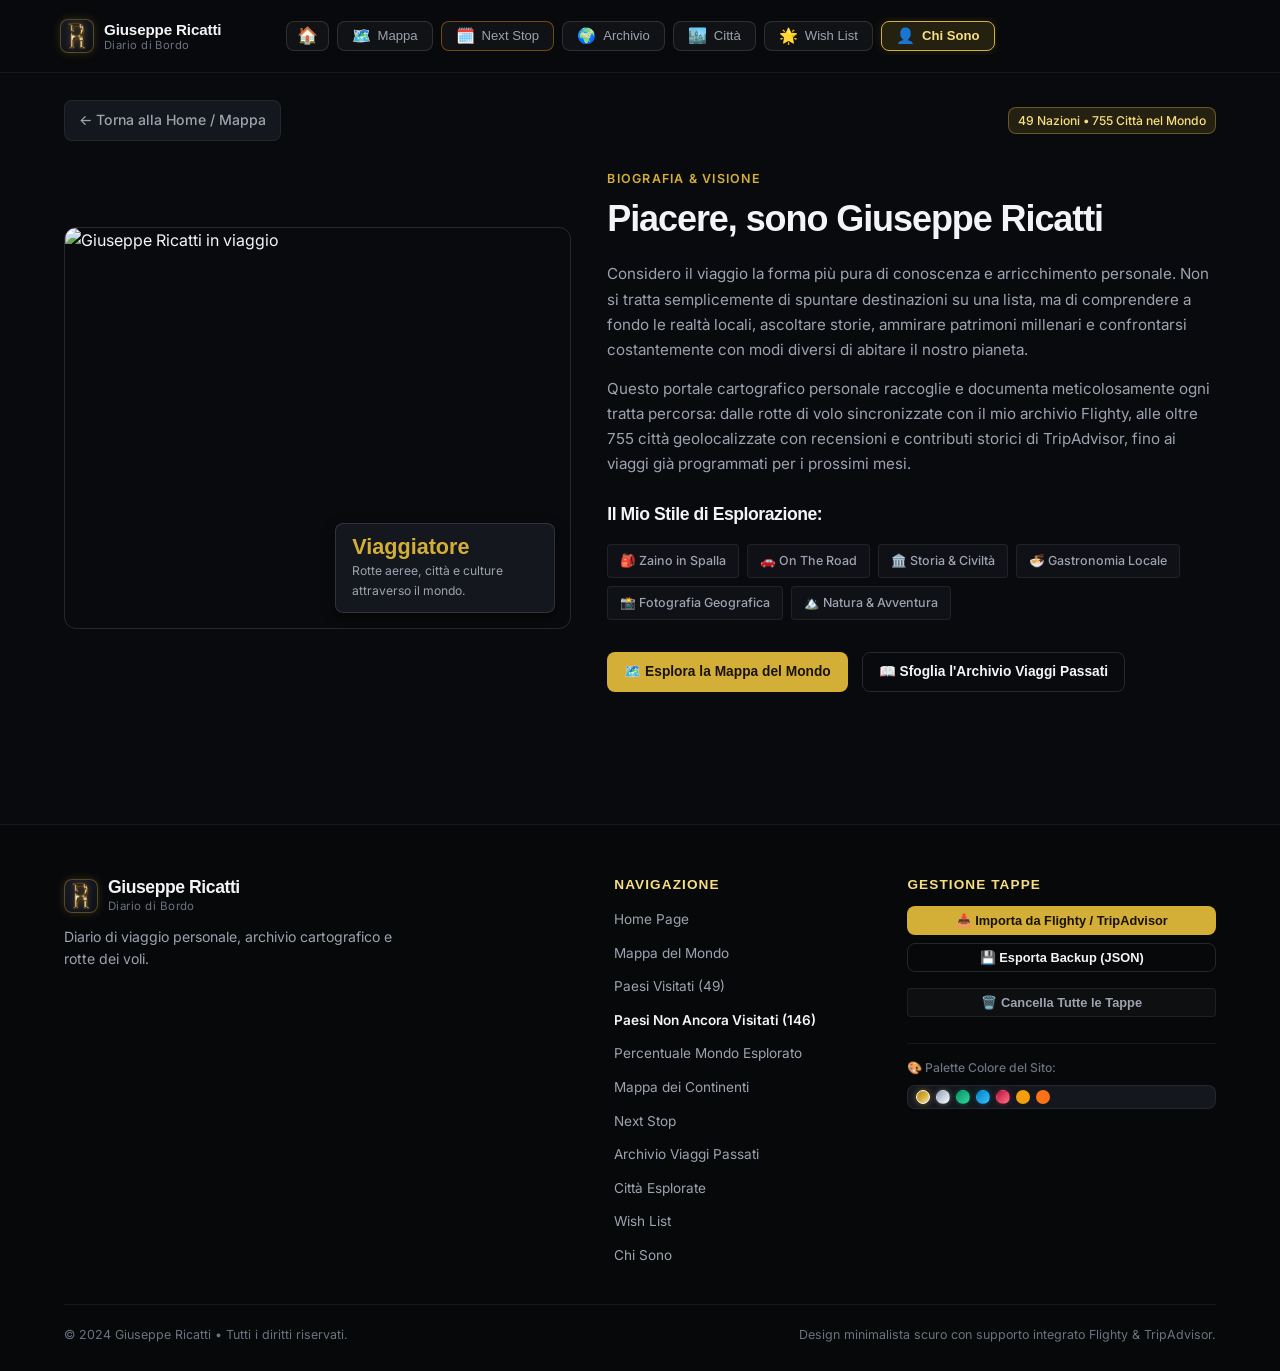
==== commit d985d0f8: "Aggiornamento automatico" ====
--- a/chi-sono.html
+++ b/chi-sono.html
@@ -21,7 +21,7 @@
        ====================================================================== -->
   <header class="navbar" id="main-navbar">
     <div class="container navbar-inner">
-      <a href="index.html" class="brand-logo" title="Giuseppe Ricatti - Home">
+      <a href="index.html#home" class="brand-logo" title="Giuseppe Ricatti - Home">
         <div class="brand-avatar"><img src="assets/logo-monogram.png" alt="R" class="brand-avatar-img"></div>
         <div class="brand-text">
           <h1>Giuseppe Ricatti</h1>
@@ -131,47 +131,53 @@
        FOOTER
        ====================================================================== -->
   <footer class="footer">
-    <div class="container footer-content">
+    <div class="container">
       <div class="footer-grid">
-        <div class="footer-col">
+        <div class="footer-brand">
           <div class="brand-logo mb-2">
             <div class="brand-avatar"><img src="assets/logo-monogram.png" alt="R" class="brand-avatar-img"></div>
             <div class="brand-text">
               <h3>Giuseppe Ricatti</h3>
-              <span class="brand-subtitle">Diario & Cartografia Personale</span>
+              <span class="brand-subtitle">Diario di Bordo</span>
             </div>
           </div>
           <p class="footer-desc">
-            Archivio di 755 città in 49 nazioni. Tracciamento continuo dei viaggi reali e futuri in programma.
+            Diario di viaggio personale, archivio cartografico e rotte dei voli.
           </p>
         </div>
 
-        <div class="footer-col">
-          <h4 class="footer-col-title">Navigazione Rapida</h4>
-          <ul class="footer-links">
+        <div class="footer-nav">
+          <h5>Navigazione</h5>
+          <ul>
             <li><a href="index.html#home">Home Page</a></li>
-            <li><a href="index.html#mappa">Mappa Interattiva</a></li>
-            <li><a href="paesi.html">Elenco Paesi Visitati (49)</a></li>
+            <li><a href="index.html#mappa">Mappa del Mondo</a></li>
+            <li><a href="paesi.html">Paesi Visitati (49)</a></li>
             <li><a href="paesi-non-visitati.html" style="color: var(--accent); font-weight: 600;">Paesi Non Ancora Visitati (146)</a></li>
             <li><a href="statistiche.html">Percentuale Mondo Esplorato</a></li>
             <li><a href="continenti.html">Mappa dei Continenti</a></li>
-            <li><a href="citta.html">Tutte le Città</a></li>
-            <li><a href="wishlist.html">Travel Wish List</a></li>
+            <li><a href="viaggi.html?tab=upcoming">Next Stop</a></li>
+            <li><a href="viaggi.html?tab=past">Archivio Viaggi Passati</a></li>
+            <li><a href="citta.html">Città Esplorate</a></li>
+            <li><a href="wishlist.html">Wish List</a></li>
+            <li><a href="chi-sono.html">Chi Sono</a></li>
           </ul>
         </div>
 
-        <div class="footer-col">
-          <h4 class="footer-col-title">Esplorazione</h4>
-          <div class="footer-actions-group">
-            <a href="index.html#mappa" class="btn btn-sm btn-outline w-100 mb-2">
-              🗺️ Torna alla Mappa
-            </a>
-            <button class="btn btn-sm btn-outline w-100" onclick="window.travelApp.exportDataAsJson()">
-              💾 Scarica Backup (JSON)
+        <div class="footer-backup">
+          <h5>Gestione Tappe</h5>
+          <div class="backup-buttons">
+            <button class="btn btn-accent btn-sm w-100" onclick="window.travelApp ? (window.travelApp.openImportModal ? window.travelApp.openImportModal('flighty') : window.location.href='index.html#mappa') : window.location.href='index.html#mappa'">
+              📥 Importa da Flighty / TripAdvisor
             </button>
-            <!-- Palette Colore del Sito -->
-            <div class="footer-theme-picker-block" style="margin-top: 14px; padding-top: 10px; border-top: 1px solid var(--border-subtle);">
-              <span style="display: block; font-size: 0.74rem; color: var(--text-muted); margin-bottom: 6px;">🎨 Palette Colore:</span>
+            <button class="btn btn-outline btn-sm w-100" onclick="window.travelApp ? (window.travelApp.exportData ? window.travelApp.exportData() : (window.travelApp.exportDataAsJson ? window.travelApp.exportDataAsJson() : null)) : null">
+              💾 Esporta Backup (JSON)
+            </button>
+            <button class="btn btn-icon btn-danger btn-sm w-100 mt-2" onclick="window.travelApp ? window.travelApp.confirmClearAllTrips() : null">
+              🗑️ Cancella Tutte le Tappe
+            </button>
+            <!-- Selettore Palette Colori del Sito -->
+            <div class="footer-theme-picker-block" style="margin-top: 18px; padding-top: 14px; border-top: 1px solid var(--border-subtle); text-align: left;">
+              <span style="display: block; font-size: 0.76rem; color: var(--text-muted); margin-bottom: 8px; font-weight: 500;">🎨 Palette Colore del Sito:</span>
               <div class="theme-picker" title="Scegli la tonalità colore della mappa e del sito">
                 <span class="theme-dot theme-dot-gold active" data-theme="gold" onclick="window.travelApp.setTheme('gold')" title="Oro Monogramma R (Colore Principale)"></span>
                 <span class="theme-dot theme-dot-silver" data-theme="silver" onclick="window.travelApp.setTheme('silver')" title="Argento Puro (Argentata)"></span>
@@ -187,8 +193,8 @@
       </div>
 
       <div class="footer-bottom">
-        <p>&copy; 2026 Giuseppe Ricatti. Tutti i diritti riservati.</p>
-        <span class="privacy-note">Dati personali archiviati in locale nel tuo browser.</span>
+        <p>© 2024 Giuseppe Ricatti • Tutti i diritti riservati.</p>
+        <p>Design minimalista scuro con supporto integrato Flighty & TripAdvisor.</p>
       </div>
     </div>
   </footer>
--- a/css/style.css
+++ b/css/style.css
@@ -1612,56 +1612,179 @@
   color: var(--text-secondary);
   line-height: 1.55;
   margin-bottom: 12px;
-  flex: 1;
+  display: -webkit-box;
+  -webkit-line-clamp: 4;
+  -webkit-box-orient: vertical;
+  overflow: hidden;
+  text-overflow: ellipsis;
+  min-height: 4.8em;
 }
 
 .trip-highlights {
   margin-bottom: 14px;
-  padding: 8px 12px;
+  padding: 10px 14px;
   background: var(--bg-secondary);
-  border-left: 2px solid var(--accent-theme);
+  border-left: 3px solid var(--accent-theme);
   border-radius: 0 var(--radius-xs) var(--radius-xs) 0;
+  max-height: 250px;
+  overflow-y: auto;
+  scrollbar-width: thin;
+  scrollbar-color: var(--border-medium) transparent;
+}
+
+.trip-highlights::-webkit-scrollbar {
+  width: 4px;
+}
+.trip-highlights::-webkit-scrollbar-thumb {
+  background: var(--border-medium);
+  border-radius: 4px;
 }
 
 .highlights-title {
   display: block;
-  font-size: 0.7rem;
-  font-weight: 600;
+  font-size: 0.72rem;
+  font-weight: 700;
   text-transform: uppercase;
+  letter-spacing: 0.05em;
   color: var(--text-accent);
-  margin-bottom: 2px;
+  margin-bottom: 6px;
 }
 
 .trip-highlights ul {
   list-style: none;
-  font-size: 0.78rem;
+  font-size: 0.8rem;
   color: #cbd5e1;
+  margin: 0;
+  padding: 0;
+  display: flex;
+  flex-direction: column;
+  gap: 4px;
+}
+
+.trip-highlights li {
+  white-space: normal;
+  word-break: break-word;
+  line-height: 1.45;
+  display: flex;
+  align-items: flex-start;
+  gap: 6px;
 }
 
 .trip-highlights li::before {
-  content: '• ';
+  content: '•';
   color: var(--accent-theme);
+  font-weight: bold;
+  flex-shrink: 0;
 }
 
 .trip-card-footer {
+  margin-top: auto;
+  display: flex;
+  flex-direction: column;
+  gap: 10px;
+  border-top: 1px solid var(--border-subtle);
+  padding-top: 14px;
+}
+
+.trip-card-footer-top {
   display: flex;
   align-items: center;
   justify-content: space-between;
-  border-top: 1px solid var(--border-subtle);
-  padding-top: 12px;
   gap: 8px;
+  width: 100%;
 }
 
 .badges-row {
   display: flex;
   align-items: center;
   gap: 6px;
-}
-
-.trip-card-actions {
-  display: flex;
+  flex-wrap: wrap;
+}
+
+.trip-card-icon-actions {
+  display: inline-flex;
+  align-items: center;
+  gap: 5px;
+  flex-shrink: 0;
+}
+
+.trip-action-icon-btn {
+  width: 32px;
+  height: 32px;
+  min-width: 32px;
+  padding: 0;
+  display: inline-flex;
+  align-items: center;
+  justify-content: center;
+  font-size: 0.88rem;
+  border-radius: var(--radius-xs);
+  background: rgba(255, 255, 255, 0.05);
+  border: 1px solid var(--border-subtle);
+  color: var(--text-secondary);
+  cursor: pointer;
+  transition: all var(--transition-fast);
+}
+
+.trip-action-icon-btn:hover {
+  background: var(--bg-card-hover);
+  border-color: var(--accent-theme);
+  color: #ffffff;
+  transform: translateY(-2px);
+}
+
+.trip-action-icon-btn.btn-danger:hover {
+  background: rgba(239, 68, 68, 0.2);
+  border-color: #ef4444;
+  color: #ef4444;
+}
+
+.trip-action-edit-btn {
+  display: inline-flex;
   align-items: center;
   gap: 4px;
+  font-size: 0.76rem;
+  font-weight: 600;
+  padding: 0 10px;
+  height: 32px;
+  border-radius: var(--radius-xs);
+  color: var(--accent-theme);
+  border: 1px solid rgba(245, 158, 11, 0.4);
+  background: rgba(245, 158, 11, 0.08);
+  cursor: pointer;
+  transition: all var(--transition-fast);
+  white-space: nowrap;
+}
+
+.trip-action-edit-btn:hover {
+  background: var(--accent-theme);
+  color: #000000;
+  border-color: var(--accent-theme);
+  transform: translateY(-2px);
+  box-shadow: 0 2px 8px rgba(245, 158, 11, 0.3);
+}
+
+.trip-card-footer-cta {
+  width: 100%;
+}
+
+.trip-card-footer-cta .trip-cta-btn {
+  width: 100%;
+  display: flex;
+  align-items: center;
+  justify-content: center;
+  gap: 6px;
+  padding: 9px 14px;
+  font-size: 0.84rem;
+  font-weight: 600;
+  border-radius: var(--radius-xs);
+  text-align: center;
+  box-shadow: 0 2px 6px rgba(0, 0, 0, 0.25);
+  transition: all var(--transition-fast);
+}
+
+.trip-card-footer-cta .trip-cta-btn:hover {
+  transform: translateY(-1px);
+  box-shadow: 0 4px 12px rgba(0, 0, 0, 0.4);
 }
 
 /* Empty State */
@@ -1701,7 +1824,8 @@
 /* ==========================================================================
    MODALI & IMPORTATORE FLIGHTY / TRIPADVISOR
    ========================================================================== */
-.custom-modal {
+.custom-modal,
+.modal {
   position: fixed;
   inset: 0;
   z-index: 2000;
@@ -1711,18 +1835,21 @@
   padding: 20px;
 }
 
-.custom-modal.active {
-  display: flex;
-}
-
-.modal-backdrop {
+.custom-modal.active,
+.modal.active {
+  display: flex;
+}
+
+.modal-backdrop,
+.modal-overlay {
   position: absolute;
   inset: 0;
   background: var(--bg-overlay);
   backdrop-filter: blur(8px);
 }
 
-.modal-dialog {
+.modal-dialog,
+.modal-card {
   position: relative;
   background: var(--bg-surface);
   border: 1px solid var(--border-medium);
@@ -2390,13 +2517,130 @@
 .city-card-meta {
   font-size: 0.78rem;
   color: var(--text-muted);
-  margin-bottom: 14px;
+  margin-bottom: 10px;
+  display: flex;
+  align-items: center;
+  flex-wrap: wrap;
+  gap: 8px;
+}
+
+.city-card-cover {
+  position: relative;
+  width: calc(100% + 32px);
+  margin: -16px -16px 12px -16px;
+  height: 120px;
+  overflow: hidden;
+  border-top-left-radius: var(--radius-sm);
+  border-top-right-radius: var(--radius-sm);
+  background: var(--bg-surface-elevated);
+}
+
+.city-card-cover img {
+  width: 100%;
+  height: 100%;
+  object-fit: cover;
+  transition: transform 0.4s ease;
+}
+
+.city-card:hover .city-card-cover img {
+  transform: scale(1.05);
+}
+
+.city-cover-rating {
+  position: absolute;
+  bottom: 8px;
+  right: 8px;
+  background: rgba(15, 23, 42, 0.85);
+  backdrop-filter: blur(4px);
+  border: 1px solid rgba(245, 158, 11, 0.5);
+  color: #f59e0b;
+  font-size: 0.75rem;
+  font-weight: 700;
+  padding: 2px 7px;
+  border-radius: 999px;
+  box-shadow: 0 2px 8px rgba(0, 0, 0, 0.4);
+}
+
+.city-card-rating {
+  font-size: 0.85rem;
+  color: #f59e0b;
+  display: inline-flex;
+  align-items: center;
+  gap: 4px;
+}
+
+.city-card-rating .rating-num {
+  font-size: 0.75rem;
+  color: var(--text-muted);
+  font-weight: 600;
+}
+
+.city-card-notes {
+  font-size: 0.82rem;
+  line-height: 1.45;
+  color: var(--text-secondary);
+  background: rgba(255, 255, 255, 0.03);
+  border-left: 2px solid var(--accent);
+  padding: 6px 10px;
+  border-radius: 0 var(--radius-sm) var(--radius-sm) 0;
+  margin: 8px 0;
+  font-style: italic;
+  display: -webkit-box;
+  -webkit-line-clamp: 2;
+  -webkit-box-orient: vertical;
+  overflow: hidden;
+}
+
+.city-card-attractions {
+  font-size: 0.78rem;
+  color: var(--accent);
+  margin: 6px 0;
+  display: flex;
+  align-items: center;
+  gap: 6px;
+  white-space: nowrap;
+  overflow: hidden;
+  text-overflow: ellipsis;
+}
+
+.badge-custom-city {
+  background: rgba(212, 160, 23, 0.15);
+  color: #e5b93b;
+  border: 1px solid rgba(212, 160, 23, 0.4);
+  font-size: 0.72rem;
+  font-weight: 600;
+  padding: 2px 7px;
+  border-radius: 999px;
+  letter-spacing: 0.02em;
+}
+
+.city-card-customized {
+  border-color: rgba(212, 160, 23, 0.35);
+}
+
+.city-card-customized:hover {
+  border-color: rgba(212, 160, 23, 0.65);
+  box-shadow: 0 4px 16px rgba(212, 160, 23, 0.1);
 }
 
 .city-card-actions {
-  display: flex;
-  gap: 8px;
+  display: grid;
+  grid-template-columns: 1fr 1fr 1fr;
+  gap: 6px;
   margin-top: auto;
+  padding-top: 10px;
+}
+
+.city-action-edit-btn {
+  border-color: rgba(212, 160, 23, 0.4) !important;
+  color: #e5b93b !important;
+  font-weight: 600 !important;
+}
+
+.city-action-edit-btn:hover {
+  background: rgba(212, 160, 23, 0.15) !important;
+  border-color: #d4a017 !important;
+  color: #ffffff !important;
 }
 
 /* ==========================================================================
@@ -4692,10 +4936,11 @@
   width: 100%;
   height: 100%;
   background-size: cover;
-  background-position: center;
-  filter: blur(12px) brightness(0.4) saturate(1.2);
-  transform: scale(1.08);
+  background-position: center 30%;
+  filter: brightness(0.75) saturate(1.15);
+  transform: scale(1.02);
   z-index: 1;
+  transition: opacity 0.5s ease;
 }
 
 .trip-hero-overlay {
@@ -4704,7 +4949,7 @@
   left: 0;
   width: 100%;
   height: 100%;
-  background: linear-gradient(180deg, rgba(11, 16, 27, 0.5) 0%, rgba(11, 16, 27, 0.92) 80%, var(--bg-deep) 100%);
+  background: linear-gradient(180deg, rgba(11, 16, 27, 0.35) 0%, rgba(11, 16, 27, 0.72) 65%, var(--bg-deep) 100%);
   z-index: 2;
 }
 
